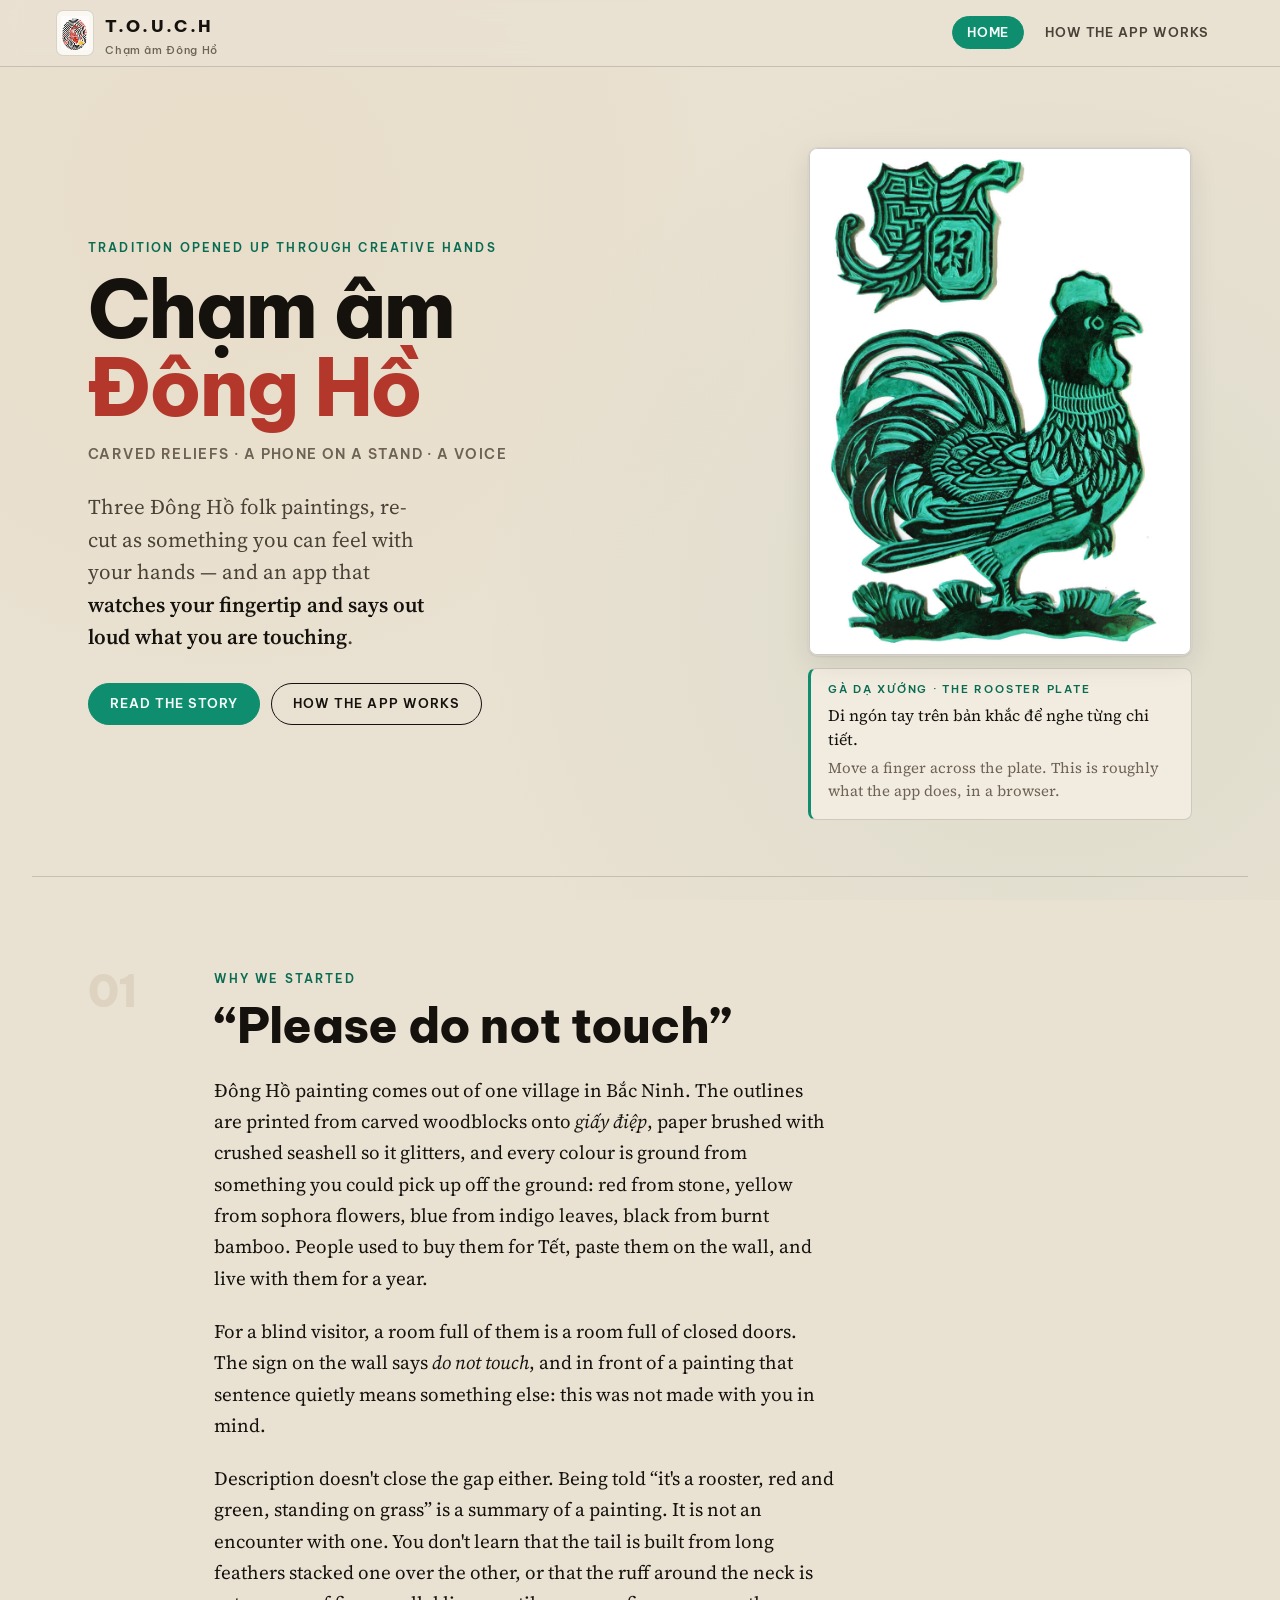
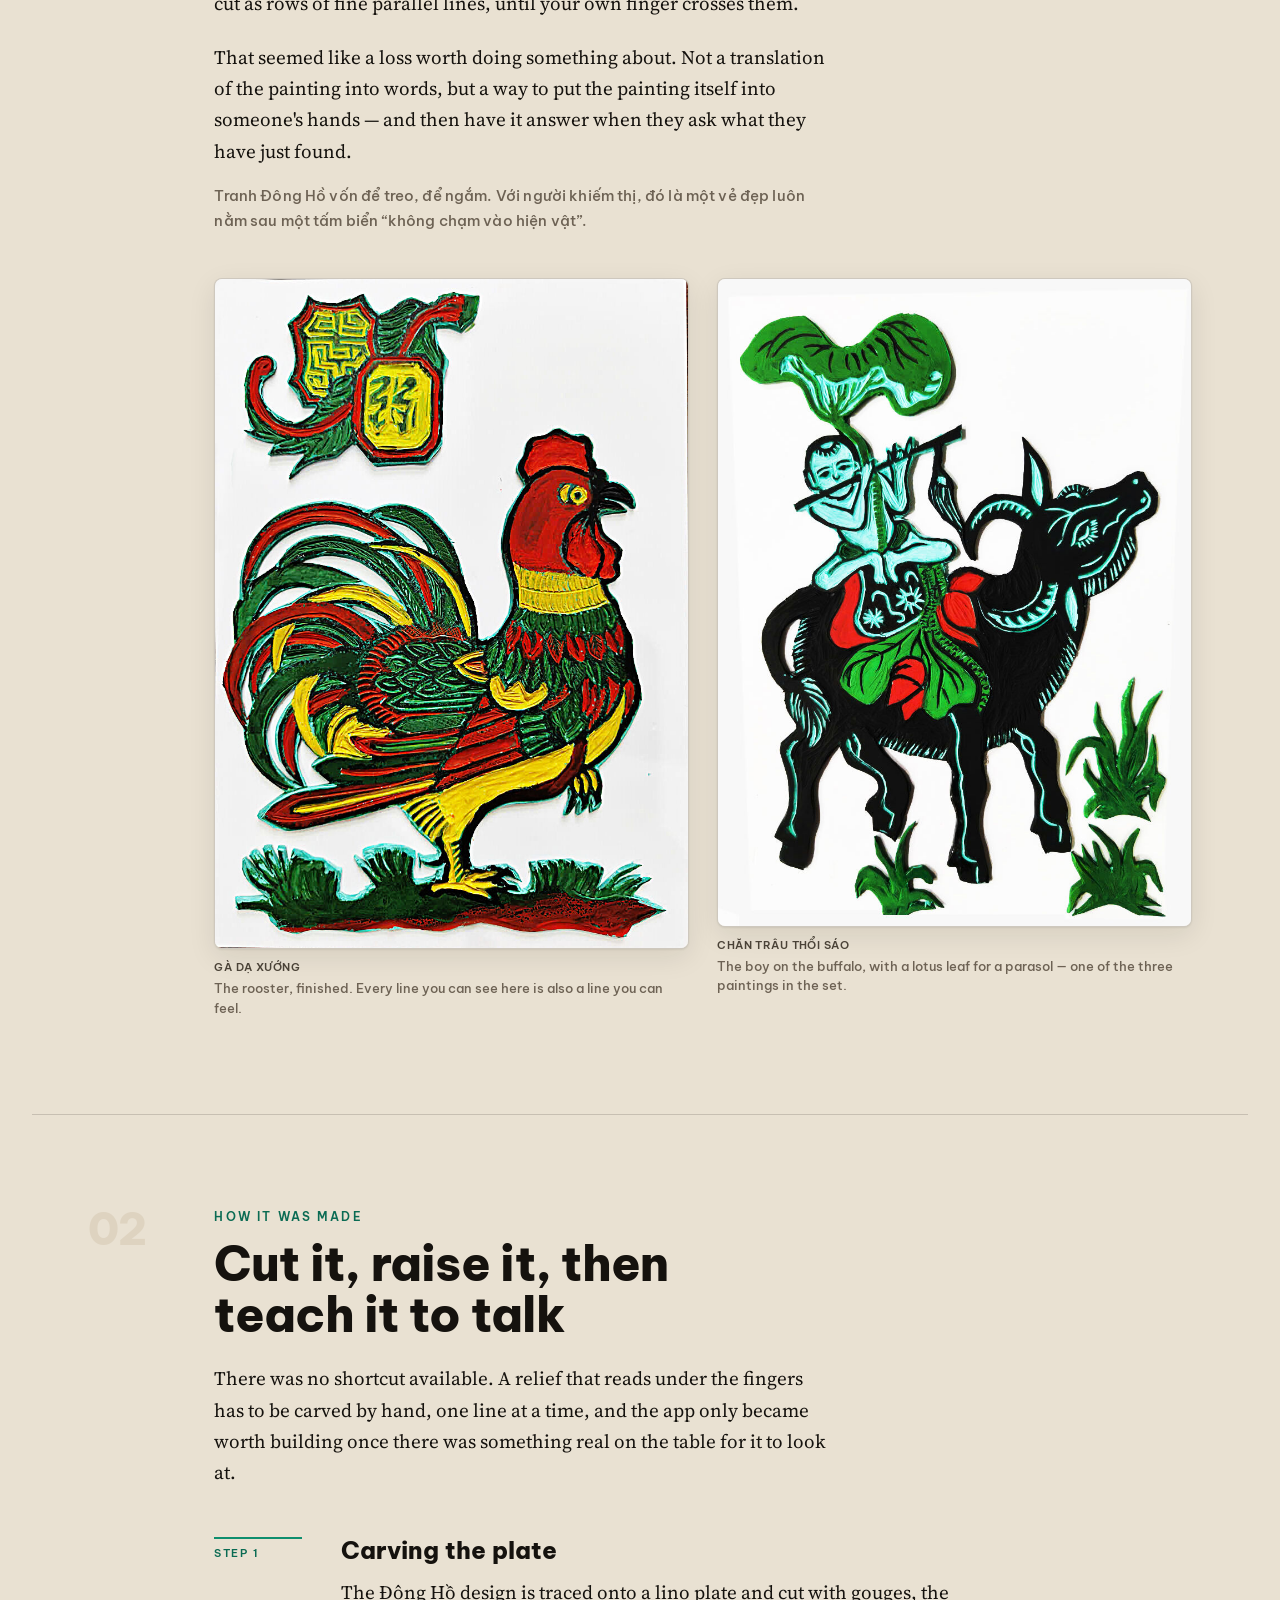
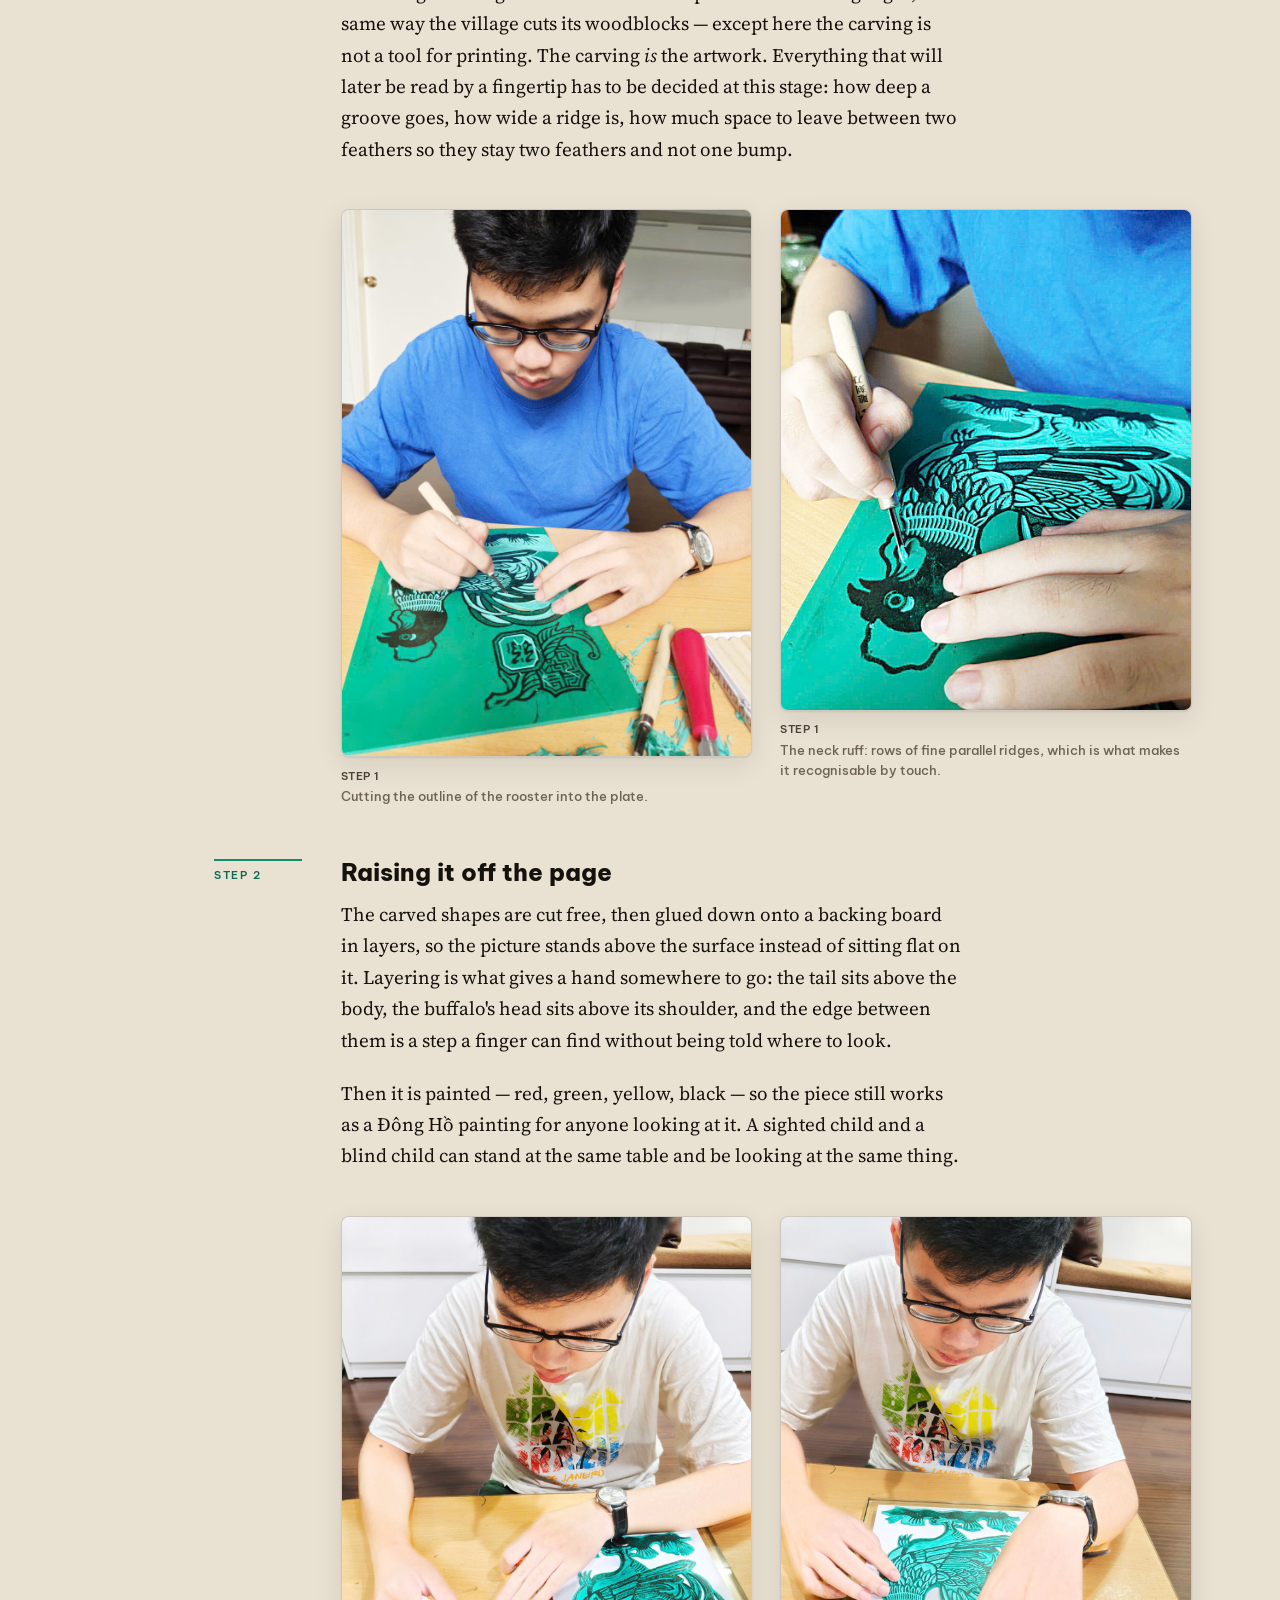
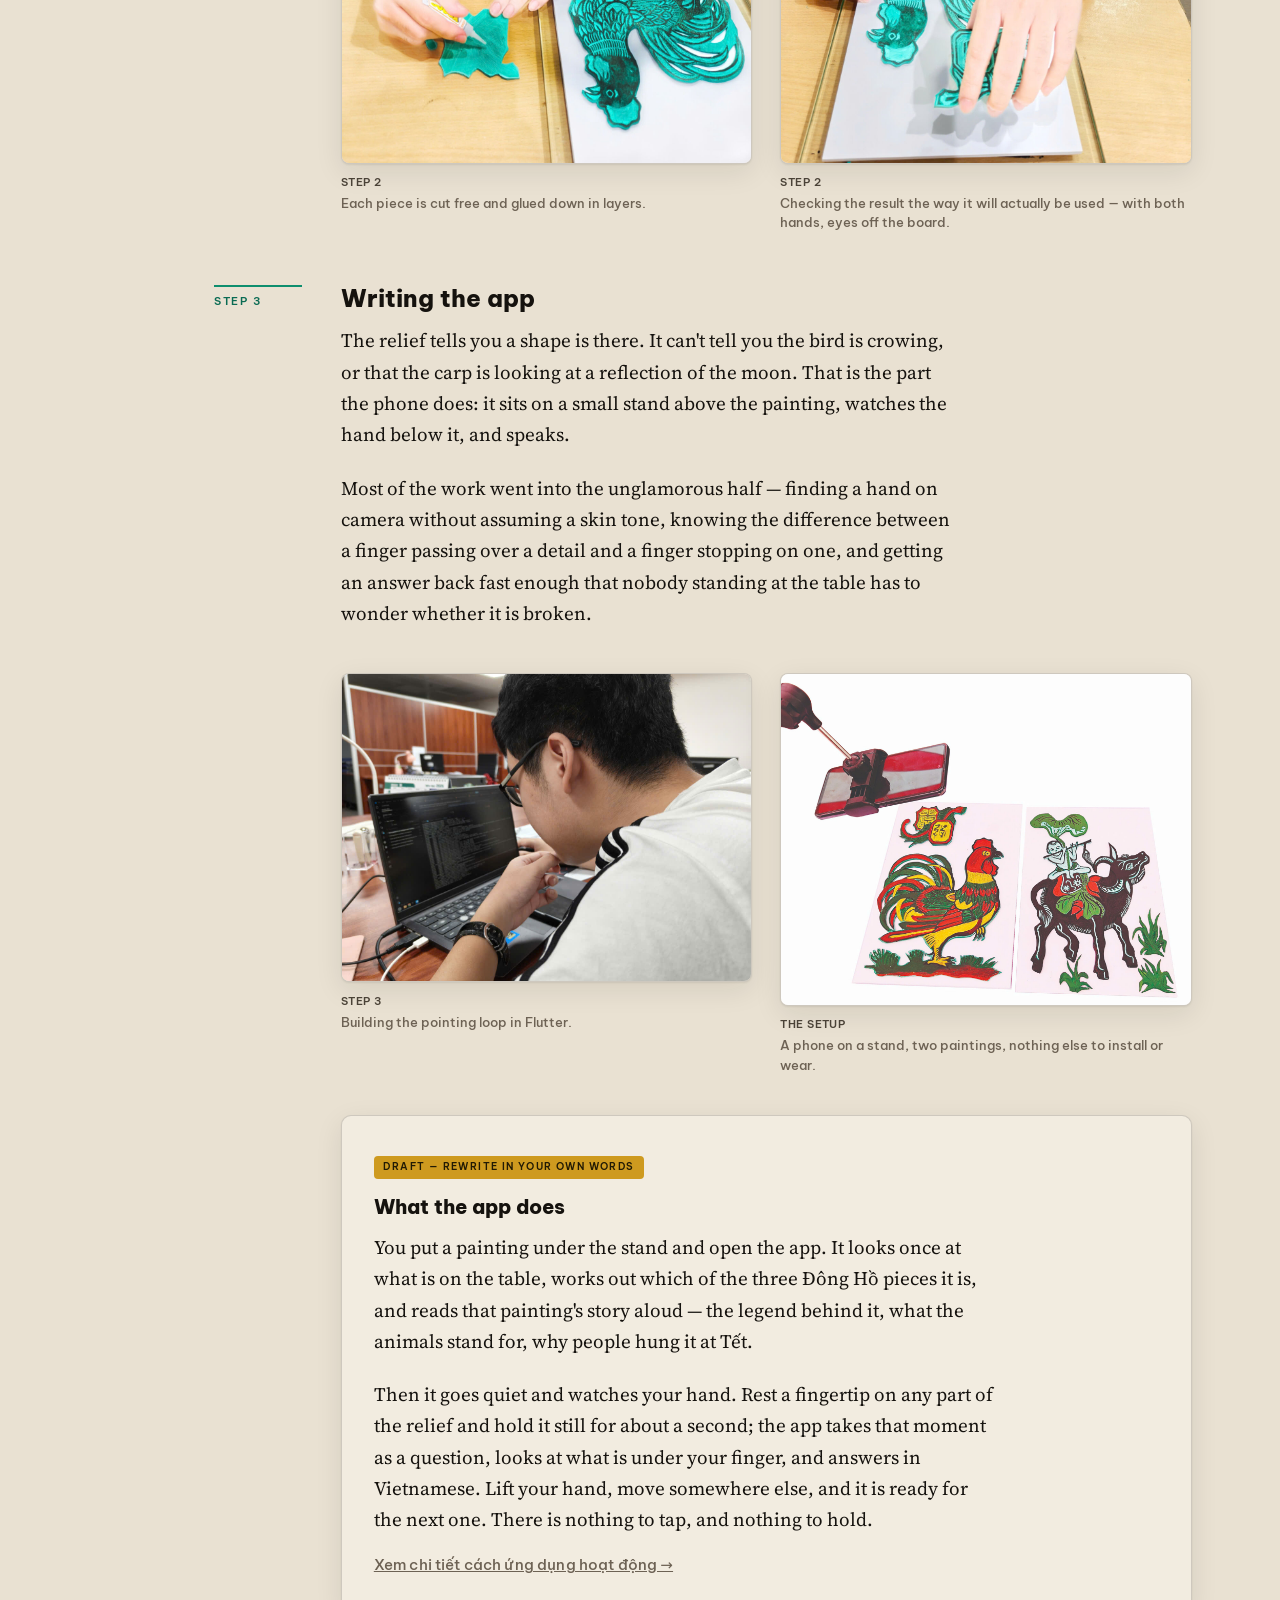
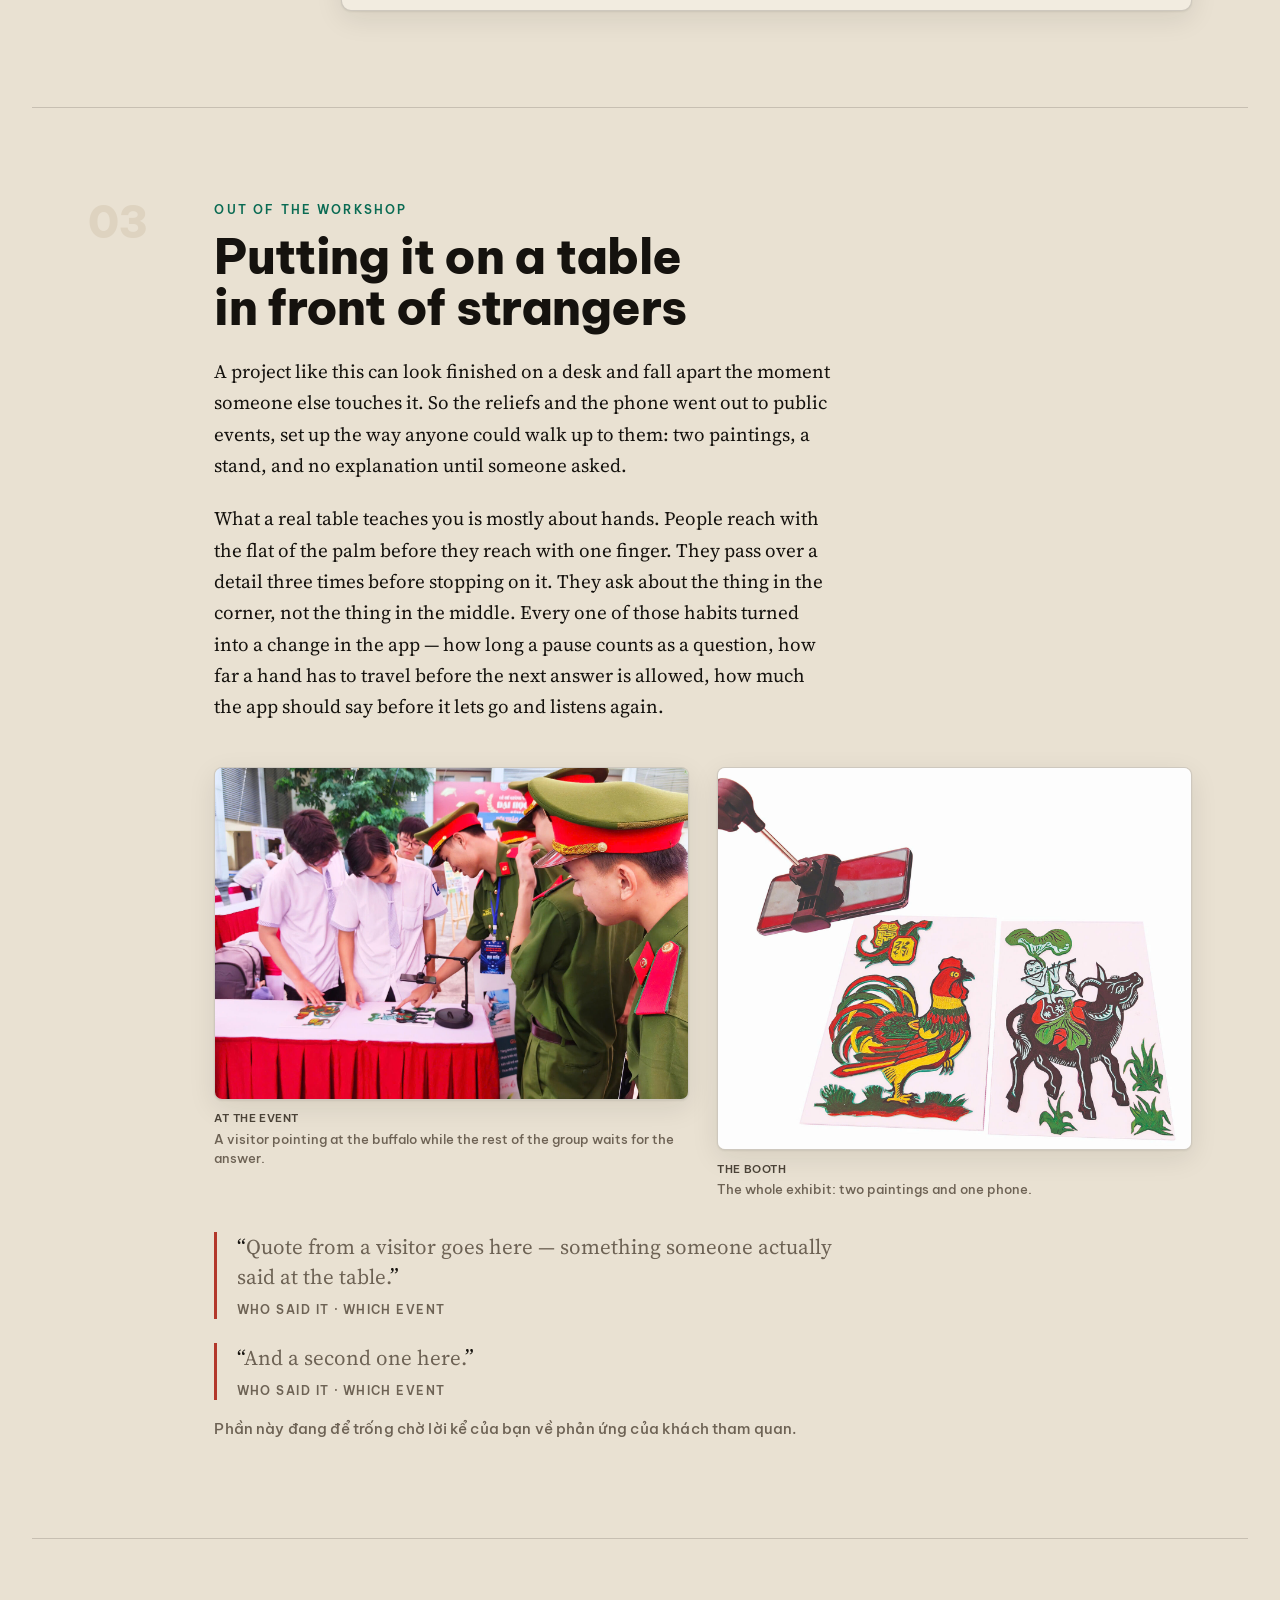
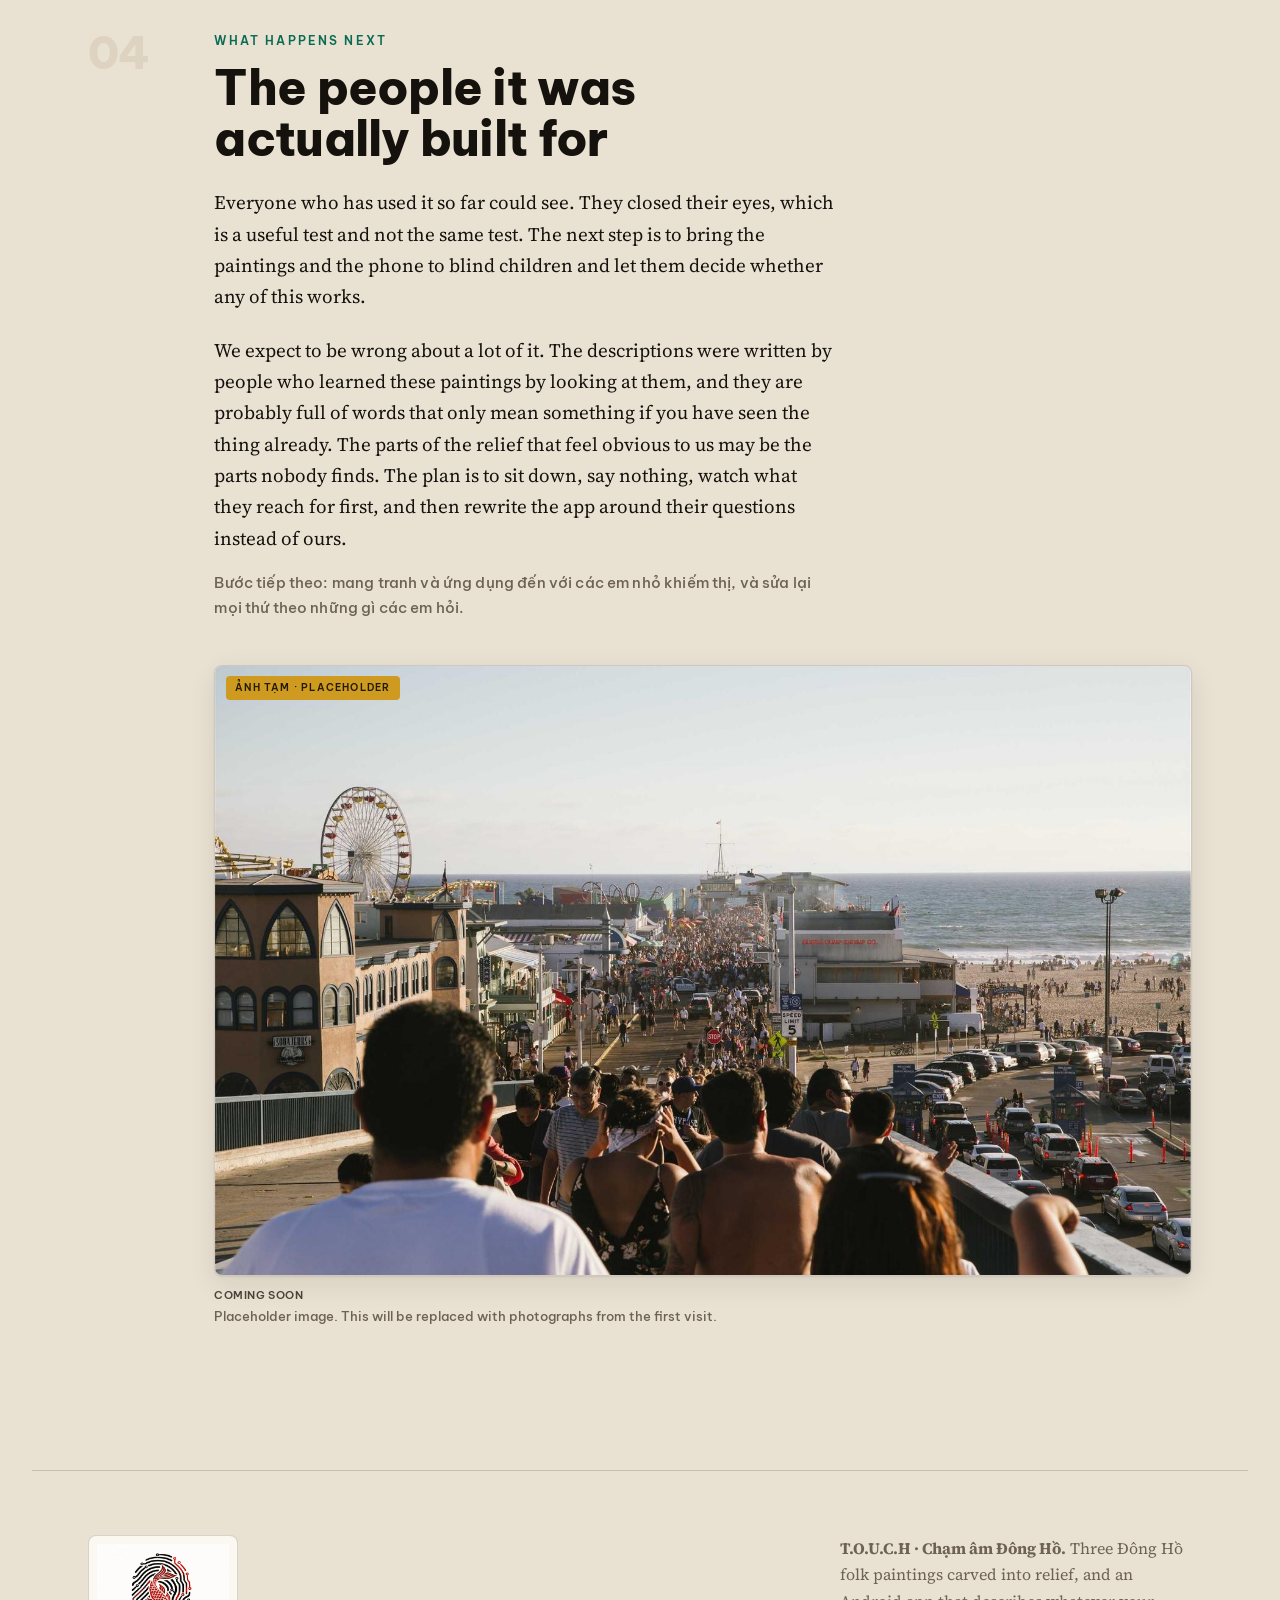
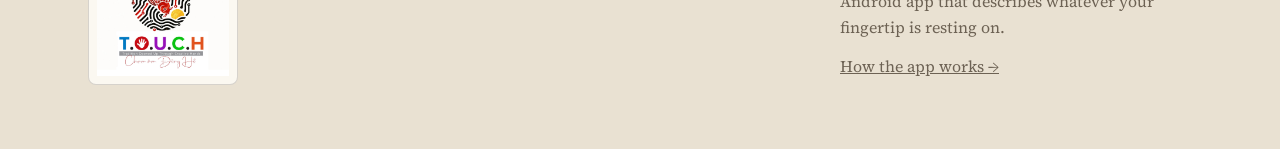
==== index.html @ 48f15ff5 "Add T.O.U.C.H story site Home page tells the app's story in four chapters (why, making process, test" ====
<!DOCTYPE html>
<html lang="en">
<head>
<meta charset="utf-8">
<meta name="viewport" content="width=device-width, initial-scale=1, viewport-fit=cover">
<title>Chạm âm Đông Hồ</title>
<meta name="description" content="How a set of Đông Hồ folk paintings was carved into relief and paired with an app that speaks whatever your fingertip is resting on.">
<link rel="icon" href="images/logo-mark.jpg">
<link rel="preconnect" href="https://fonts.googleapis.com">
<link rel="preconnect" href="https://fonts.gstatic.com" crossorigin>
<link rel="stylesheet" href="https://fonts.googleapis.com/css2?family=Be+Vietnam+Pro:wght@400;500;600;800&family=Source+Serif+4:opsz,wght@8..60,400;8..60,600&display=swap">
<link rel="stylesheet" href="style.css">
</head>
<body>

<header class="topbar">
  <a class="brand" href="index.html">
    <img src="images/logo-mark.jpg" alt="T.O.U.C.H logo: a carp drawn inside a fingerprint">
    <span>
      <span class="brand-name">T.O.U.C.H</span>
      <span class="brand-sub">Chạm âm Đông Hồ</span>
    </span>
  </a>
  <nav class="nav" aria-label="Main">
    <a href="index.html" aria-current="page">Home</a>
    <a href="how-the-app-works.html">How the app works</a>
  </nav>
</header>

<main>

  <!-- ───────────────────────── hero ───────────────────────── -->
  <section class="hero wrap">
    <div class="hero-grid">
      <div>
        <p class="eyebrow">Tradition Opened Up Through Creative Hands</p>
        <h1>Chạm âm<br><span class="fish">Đông Hồ</span></h1>
        <p class="hero-tag">Carved reliefs · A phone on a stand · A voice</p>
        <p class="hero-lede">
          Three Đông Hồ folk paintings, re-cut as something you can feel with your hands —
          and an app that <strong>watches your fingertip and says out loud what you are touching</strong>.
        </p>
        <div class="hero-links">
          <a class="btn btn-solid" href="#why">Read the story</a>
          <a class="btn" href="how-the-app-works.html">How the app works</a>
        </div>
      </div>

      <figure class="demo">
        <div class="demo-plate" id="plate">
          <img src="images/tranh-1.jpg" alt="The carved relief plate of the Đông Hồ rooster, cut in green lino">
          <div class="fingertip" id="ring" aria-hidden="true"></div>
        </div>
        <div class="demo-readout" aria-live="polite">
          <p class="demo-label" id="demo-label">Gà dạ xướng · the rooster plate</p>
          <p class="demo-vi" id="demo-vi">Di ngón tay trên bản khắc để nghe từng chi tiết.</p>
          <p class="demo-en" id="demo-en">Move a finger across the plate. This is roughly what the app does, in a browser.</p>
          <button class="demo-speak" id="demo-speak" type="button" hidden>Nghe mô tả</button>
        </div>
      </figure>
    </div>
  </section>

  <!-- ───────────────────── 01 · why ───────────────────── -->
  <section class="chapter wrap" id="why">
    <div class="chapter-head">
      <div class="chapter-num">01</div>
      <div>
        <p class="eyebrow">Why we started</p>
        <h2>“Please do not touch”</h2>

        <div class="prose">
          <p>
            Đông Hồ painting comes out of one village in Bắc Ninh. The outlines are printed from
            carved woodblocks onto <em>giấy điệp</em>, paper brushed with crushed seashell so it
            glitters, and every colour is ground from something you could pick up off the ground:
            red from stone, yellow from sophora flowers, blue from indigo leaves, black from burnt
            bamboo. People used to buy them for Tết, paste them on the wall, and live with them for
            a year.
          </p>
          <p>
            For a blind visitor, a room full of them is a room full of closed doors. The sign on the
            wall says <em>do not touch</em>, and in front of a painting that sentence quietly means
            something else: this was not made with you in mind.
          </p>
          <p>
            Description doesn't close the gap either. Being told “it's a rooster, red and green,
            standing on grass” is a summary of a painting. It is not an encounter with one. You
            don't learn that the tail is built from long feathers stacked one over the other, or
            that the ruff around the neck is cut as rows of fine parallel lines, until your own
            finger crosses them.
          </p>
          <p>
            That seemed like a loss worth doing something about. Not a translation of the painting
            into words, but a way to put the painting itself into someone's hands — and then have
            it answer when they ask what they have just found.
          </p>
          <p class="vi">
            Tranh Đông Hồ vốn để treo, để ngắm. Với người khiếm thị, đó là một vẻ đẹp luôn nằm sau
            một tấm biển “không chạm vào hiện vật”.
          </p>
        </div>

        <div class="plates plates-2">
          <figure>
            <img src="images/tranh-2.jpg" alt="The rooster relief, painted in red, green and yellow, raised above a white backing board">
            <figcaption><b>Gà dạ xướng</b>The rooster, finished. Every line you can see here is also a line you can feel.</figcaption>
          </figure>
          <figure>
            <img src="images/tranh-3.jpg" alt="The relief of a boy playing a flute on a buffalo's back, with a lotus leaf held overhead">
            <figcaption><b>Chăn trâu thổi sáo</b>The boy on the buffalo, with a lotus leaf for a parasol — one of the three paintings in the set.</figcaption>
          </figure>
        </div>
      </div>
    </div>
  </section>

  <!-- ───────────────────── 02 · making ───────────────────── -->
  <section class="chapter wrap" id="making">
    <div class="chapter-head">
      <div class="chapter-num">02</div>
      <div>
        <p class="eyebrow">How it was made</p>
        <h2>Cut it, raise it, then teach it to talk</h2>

        <div class="prose">
          <p>
            There was no shortcut available. A relief that reads under the fingers has to be carved
            by hand, one line at a time, and the app only became worth building once there was
            something real on the table for it to look at.
          </p>
        </div>

        <div class="steps">

          <div class="step">
            <div class="step-tag">Step 1</div>
            <div>
              <h3>Carving the plate</h3>
              <div class="prose">
                <p>
                  The Đông Hồ design is traced onto a lino plate and cut with gouges, the same way
                  the village cuts its woodblocks — except here the carving is not a tool for
                  printing. The carving <em>is</em> the artwork. Everything that will later be read
                  by a fingertip has to be decided at this stage: how deep a groove goes, how wide a
                  ridge is, how much space to leave between two feathers so they stay two feathers
                  and not one bump.
                </p>
              </div>
              <div class="plates plates-2">
                <figure>
                  <img src="images/step1-1.jpg" alt="Carving the rooster design into a green lino plate with a gouge">
                  <figcaption><b>Step 1</b>Cutting the outline of the rooster into the plate.</figcaption>
                </figure>
                <figure>
                  <img src="images/step1-2.jpg" alt="Close-up of the gouge cutting fine parallel lines into the rooster's neck ruff">
                  <figcaption><b>Step 1</b>The neck ruff: rows of fine parallel ridges, which is what makes it recognisable by touch.</figcaption>
                </figure>
              </div>
            </div>
          </div>

          <div class="step">
            <div class="step-tag">Step 2</div>
            <div>
              <h3>Raising it off the page</h3>
              <div class="prose">
                <p>
                  The carved shapes are cut free, then glued down onto a backing board in layers, so
                  the picture stands above the surface instead of sitting flat on it. Layering is
                  what gives a hand somewhere to go: the tail sits above the body, the buffalo's
                  head sits above its shoulder, and the edge between them is a step a finger can
                  find without being told where to look.
                </p>
                <p>
                  Then it is painted — red, green, yellow, black — so the piece still works as a
                  Đông Hồ painting for anyone looking at it. A sighted child and a blind child can
                  stand at the same table and be looking at the same thing.
                </p>
              </div>
              <div class="plates plates-2">
                <figure>
                  <img src="images/step2-1.jpg" alt="Gluing a cut-out carved piece onto the backing board beside the assembled relief">
                  <figcaption><b>Step 2</b>Each piece is cut free and glued down in layers.</figcaption>
                </figure>
                <figure>
                  <img src="images/step2-2.jpg" alt="Hands resting on the finished raised relief of the rooster">
                  <figcaption><b>Step 2</b>Checking the result the way it will actually be used — with both hands, eyes off the board.</figcaption>
                </figure>
              </div>
            </div>
          </div>

          <div class="step">
            <div class="step-tag">Step 3</div>
            <div>
              <h3>Writing the app</h3>
              <div class="prose">
                <p>
                  The relief tells you a shape is there. It can't tell you the bird is crowing, or
                  that the carp is looking at a reflection of the moon. That is the part the phone
                  does: it sits on a small stand above the painting, watches the hand below it, and
                  speaks.
                </p>
                <p>
                  Most of the work went into the unglamorous half — finding a hand on camera
                  without assuming a skin tone, knowing the difference between a finger passing over
                  a detail and a finger stopping on one, and getting an answer back fast enough that
                  nobody standing at the table has to wonder whether it is broken.
                </p>
              </div>

              <div class="plates plates-2">
                <figure>
                  <img src="images/coding.jpg" alt="Working on the app's source code on a laptop">
                  <figcaption><b>Step 3</b>Building the pointing loop in Flutter.</figcaption>
                </figure>
                <figure>
                  <img src="images/endproduct-1.jpg" alt="Two finished reliefs on a table with a phone clamped to a desk stand above them">
                  <figcaption><b>The setup</b>A phone on a stand, two paintings, nothing else to install or wear.</figcaption>
                </figure>
              </div>

              <!-- Draft copy: replace the two paragraphs below with your own description of the app. -->
              <div class="card">
                <span class="card-flag">Draft — rewrite in your own words</span>
                <h3>What the app does</h3>
                <div class="prose">
                  <p>
                    You put a painting under the stand and open the app. It looks once at what is on
                    the table, works out which of the three Đông Hồ pieces it is, and reads that
                    painting's story aloud — the legend behind it, what the animals stand for, why
                    people hung it at Tết.
                  </p>
                  <p>
                    Then it goes quiet and watches your hand. Rest a fingertip on any part of the
                    relief and hold it still for about a second; the app takes that moment as a
                    question, looks at what is under your finger, and answers in Vietnamese. Lift
                    your hand, move somewhere else, and it is ready for the next one. There is
                    nothing to tap, and nothing to hold.
                  </p>
                  <p class="vi">
                    <a href="how-the-app-works.html">Xem chi tiết cách ứng dụng hoạt động →</a>
                  </p>
                </div>
              </div>

            </div>
          </div>

        </div>
      </div>
    </div>
  </section>

  <!-- ───────────────────── 03 · events ───────────────────── -->
  <section class="chapter wrap" id="events">
    <div class="chapter-head">
      <div class="chapter-num">03</div>
      <div>
        <p class="eyebrow">Out of the workshop</p>
        <h2>Putting it on a table in front of strangers</h2>

        <div class="prose">
          <p>
            A project like this can look finished on a desk and fall apart the moment someone else
            touches it. So the reliefs and the phone went out to public events, set up the way
            anyone could walk up to them: two paintings, a stand, and no explanation until someone
            asked.
          </p>
          <p>
            What a real table teaches you is mostly about hands. People reach with the flat of the
            palm before they reach with one finger. They pass over a detail three times before
            stopping on it. They ask about the thing in the corner, not the thing in the middle.
            Every one of those habits turned into a change in the app — how long a pause counts as
            a question, how far a hand has to travel before the next answer is allowed, how much
            the app should say before it lets go and listens again.
          </p>
        </div>

        <div class="plates plates-2">
          <figure>
            <img src="images/endproduct-2.jpg" alt="Visitors at an exhibition table leaning over the reliefs, one pointing at the buffalo painting under the phone stand">
            <figcaption><b>At the event</b>A visitor pointing at the buffalo while the rest of the group waits for the answer.</figcaption>
          </figure>
          <figure>
            <img src="images/endproduct-1.jpg" alt="The two finished reliefs photographed from above with the phone stand in frame">
            <figcaption><b>The booth</b>The whole exhibit: two paintings and one phone.</figcaption>
          </figure>
        </div>

        <!-- Add the real reactions here. Two slots left for quotes you heard at the events. -->
        <div class="prose" style="margin-top: 2rem;">
          <blockquote class="pull">
            “<span style="color: var(--muted)">Quote from a visitor goes here — something someone
            actually said at the table.</span>”
            <cite>Who said it · which event</cite>
          </blockquote>
          <blockquote class="pull">
            “<span style="color: var(--muted)">And a second one here.</span>”
            <cite>Who said it · which event</cite>
          </blockquote>
          <p class="vi">
            Phần này đang để trống chờ lời kể của bạn về phản ứng của khách tham quan.
          </p>
        </div>
      </div>
    </div>
  </section>

  <!-- ───────────────────── 04 · blind kids ───────────────────── -->
  <section class="chapter wrap" id="next">
    <div class="chapter-head">
      <div class="chapter-num">04</div>
      <div>
        <p class="eyebrow">What happens next</p>
        <h2>The people it was actually built for</h2>

        <div class="prose">
          <p>
            Everyone who has used it so far could see. They closed their eyes, which is a useful
            test and not the same test. The next step is to bring the paintings and the phone to
            blind children and let them decide whether any of this works.
          </p>
          <p>
            We expect to be wrong about a lot of it. The descriptions were written by people who
            learned these paintings by looking at them, and they are probably full of words that
            only mean something if you have seen the thing already. The parts of the relief that
            feel obvious to us may be the parts nobody finds. The plan is to sit down, say nothing,
            watch what they reach for first, and then rewrite the app around their questions
            instead of ours.
          </p>
          <p class="vi">
            Bước tiếp theo: mang tranh và ứng dụng đến với các em nhỏ khiếm thị, và sửa lại mọi thứ
            theo những gì các em hỏi.
          </p>
        </div>

        <!-- PLACEHOLDER: swap this file for a real photo from the school visit. -->
        <div class="plates">
          <figure class="ph">
            <img src="images/placeholder-kids.jpg" alt="Placeholder image, to be replaced with a photograph from the visit to the school for blind children">
            <figcaption><b>Coming soon</b>Placeholder image. This will be replaced with photographs from the first visit.</figcaption>
          </figure>
        </div>
      </div>
    </div>
  </section>

</main>

<footer class="foot wrap">
  <div class="foot-grid">
    <img src="images/logo-full.jpg" alt="T.O.U.C.H — Tradition Opened Up Through Creative Hands — Chạm âm Đông Hồ">
    <div>
      <p>
        <strong>T.O.U.C.H · Chạm âm Đông Hồ.</strong> Three Đông Hồ folk paintings carved into
        relief, and an Android app that describes whatever your fingertip is resting on.
      </p>
      <p>
        <a href="how-the-app-works.html">How the app works →</a>
      </p>
    </div>
  </div>
</footer>

<script>
// The hero demo: nearest labelled point to the cursor, within a radius.
// Deliberately simple — it is a taste of the app, not a copy of it.
const REGIONS = [
  { x: .31, y: .15, label: "Khung chữ · the cartouche",
    vi: "Khung chữ Hán cùng dải lá uốn ở góc trên, lời chúc đầu năm được khắc nổi hẳn lên.",
    en: "A Hán-character cartouche with a curling leaf scroll in the top corner: a New Year wish, raised clear of the board." },
  { x: .76, y: .33, label: "Đầu và mào · head and comb",
    vi: "Mào gà dựng cao thành từng múi, mắt là một vòng tròn, mỏ hé mở như đang gáy.",
    en: "The comb stands up in lobes, the eye is a raised ring, and the beak is open mid-crow." },
  { x: .70, y: .49, label: "Lông cổ · the neck ruff",
    vi: "Vòng lông cổ khắc thành những đường song song, sờ vào đều như răng lược.",
    en: "The ruff is cut as rows of parallel lines — under a fingertip it feels like the teeth of a comb." },
  { x: .27, y: .57, label: "Đuôi · the tail",
    vi: "Đuôi là nhiều lớp lông dài cong vút, lớp sau cao hơn lớp trước.",
    en: "The tail is several layers of long curved feathers, each one raised above the last." },
  { x: .53, y: .66, label: "Thân và cánh · body and wing",
    vi: "Thân phủ lông hình giọt nước; giữa cánh có một mảng hoa văn xoáy tròn.",
    en: "The body is covered in teardrop feathers, with a round spiral pattern set into the wing." },
  { x: .53, y: .86, label: "Chân · the legs",
    vi: "Hai chân chắc khoẻ, có cựa, móng bám xuống dải cỏ bên dưới.",
    en: "Two strong legs with spurs, the claws gripping the band of grass below." },
  { x: .30, y: .93, label: "Cỏ · the grass",
    vi: "Dải cỏ chạy dọc chân tranh, khắc thành từng túm nhọn.",
    en: "A strip of grass along the bottom edge, carved as sharp tufts." }
];

const REST = {
  label: "Gà dạ xướng · the rooster plate",
  vi: "Di ngón tay trên bản khắc để nghe từng chi tiết.",
  en: "Move a finger across the plate. This is roughly what the app does, in a browser."
};

const plate = document.getElementById('plate');
const ring = document.getElementById('ring');
const elLabel = document.getElementById('demo-label');
const elVi = document.getElementById('demo-vi');
const elEn = document.getElementById('demo-en');
const speakBtn = document.getElementById('demo-speak');

let current = null;

function show(region) {
  if (region === current) return;
  current = region;
  const r = region || REST;
  elLabel.textContent = r.label;
  elVi.textContent = r.vi;
  elEn.textContent = r.en;
  speakBtn.hidden = !region || !('speechSynthesis' in window);
}

function track(event) {
  const box = plate.getBoundingClientRect();
  const x = (event.clientX - box.left) / box.width;
  const y = (event.clientY - box.top) / box.height;
  ring.style.left = (x * 100) + '%';
  ring.style.top = (y * 100) + '%';
  plate.classList.add('is-active');

  let best = null, bestDistance = Infinity;
  for (const region of REGIONS) {
    const dx = region.x - x, dy = region.y - y;
    const distance = Math.sqrt(dx * dx + dy * dy);
    if (distance < bestDistance) { bestDistance = distance; best = region; }
  }
  show(bestDistance < .16 ? best : null);
}

plate.addEventListener('pointermove', track);
plate.addEventListener('pointerdown', track);
plate.addEventListener('pointerleave', () => {
  plate.classList.remove('is-active');
  show(null);
});

speakBtn.addEventListener('click', () => {
  if (!current || !('speechSynthesis' in window)) return;
  try {
    speechSynthesis.cancel();
    const utterance = new SpeechSynthesisUtterance(current.vi);
    utterance.lang = 'vi-VN';
    speechSynthesis.speak(utterance);
  } catch (error) { /* no voice available; the text is on screen anyway */ }
});
</script>

</body>
</html>
---- style.css ----
/* T.O.U.C.H — Chạm âm Đông Hồ
   Palette taken from the materials of Đông Hồ printmaking: điệp (crushed
   seashell) paper, than lá tre (burnt bamboo-leaf black), sỏi son (red
   stone), hoa hòe (sophora yellow) — plus the lino green of the carving
   plates in the project's own photographs, which carries the accent. */

:root {
  color-scheme: light;

  --paper:      #e9e1d2;  /* giấy điệp */
  --paper-rais: #f2ece0;  /* raised surface, cards */
  --paper-deep: #ded3c0;  /* recessed, rules */
  --ink:        #15120e;  /* than lá tre */
  --ink-soft:   #4a4237;
  --muted:      #6d6254;
  --khac:       #0e8e6e;  /* carving-plate green — the accent */
  --khac-deep:  #0a6b53;
  --son:        #b3382b;  /* sỏi son */
  --hoe:        #ce9a1f;  /* hoa hòe */
  --rule:       rgba(21, 18, 14, .16);
  --shadow:     0 1px 2px rgba(21, 18, 14, .07), 0 8px 28px rgba(21, 18, 14, .09);

  --display: "Be Vietnam Pro", "Segoe UI", system-ui, sans-serif;
  --body: "Source Serif 4", Georgia, "Times New Roman", serif;

  --measure: 62ch;
  --gutter: clamp(1rem, 5vw, 3.5rem);
}

@media (prefers-color-scheme: dark) {
  :root:not([data-theme="light"]) {
    color-scheme: dark;
    --paper:      #16140f;
    --paper-rais: #211e17;
    --paper-deep: #3b3426;
    --ink:        #ece4d3;
    --ink-soft:   #c4bba8;
    --muted:      #9a9080;
    --khac:       #3fc59e;
    --khac-deep:  #6fdcbb;
    --son:        #e2705f;
    --hoe:        #e8bb4e;
    --rule:       rgba(236, 228, 211, .18);
    --shadow:     0 1px 2px rgba(0, 0, 0, .5), 0 10px 30px rgba(0, 0, 0, .45);
  }
}

:root[data-theme="dark"] {
  color-scheme: dark;
  --paper:      #16140f;
  --paper-rais: #211e17;
  --paper-deep: #3b3426;
  --ink:        #ece4d3;
  --ink-soft:   #c4bba8;
  --muted:      #9a9080;
  --khac:       #3fc59e;
  --khac-deep:  #6fdcbb;
  --son:        #e2705f;
  --hoe:        #e8bb4e;
  --rule:       rgba(236, 228, 211, .18);
  --shadow:     0 1px 2px rgba(0, 0, 0, .5), 0 10px 30px rgba(0, 0, 0, .45);
}

* { box-sizing: border-box; }

html { -webkit-text-size-adjust: 100%; scroll-behavior: smooth; }
@media (prefers-reduced-motion: reduce) {
  html { scroll-behavior: auto; }
  *, *::before, *::after { animation-duration: .01ms !important; transition-duration: .01ms !important; }
}

body {
  margin: 0;
  background: var(--paper);
  color: var(--ink);
  font: 400 1.1875rem/1.65 var(--body);
  /* faint speckle, the way điệp paper catches light */
  background-image:
    radial-gradient(circle at 18% 22%, rgba(206, 154, 31, .05), transparent 45%),
    radial-gradient(circle at 82% 68%, rgba(14, 142, 110, .05), transparent 48%);
  background-attachment: fixed;
}

img { max-width: 100%; display: block; }

a { color: inherit; }

:is(a, button, [tabindex]):focus-visible {
  outline: 2px solid var(--khac);
  outline-offset: 3px;
  border-radius: 2px;
}

/* ───────────────────────── top bar ───────────────────────── */

.topbar {
  position: sticky;
  top: env(safe-area-inset-top, 0px);
  z-index: 50;
  display: flex;
  align-items: center;
  gap: 1rem;
  flex-wrap: wrap;
  padding: .6rem var(--gutter);
  background: color-mix(in srgb, var(--paper) 88%, transparent);
  backdrop-filter: blur(10px);
  border-bottom: 1px solid var(--rule);
}

.brand {
  display: flex;
  align-items: center;
  gap: .7rem;
  text-decoration: none;
  margin-right: auto;
}

/* The mark is printed artwork on a pale ground, so it keeps its own white
   chip in both themes rather than disappearing into a dark page. */
.brand img {
  width: 38px;
  height: 46px;
  object-fit: contain;
  background: #fbf8f1;
  border: 1px solid var(--rule);
  border-radius: 7px;
  padding: 3px 4px;
}

.brand-name {
  font: 800 1.0625rem/1 var(--display);
  letter-spacing: .14em;
  color: var(--ink);
}

.brand-sub {
  display: block;
  margin-top: .25rem;
  font: 500 .6875rem/1 var(--display);
  letter-spacing: .06em;
  color: var(--muted);
}

.nav {
  display: flex;
  gap: .4rem;
  flex-wrap: wrap;
}

.nav a {
  font: 600 .8125rem/1 var(--display);
  letter-spacing: .07em;
  text-transform: uppercase;
  text-decoration: none;
  color: var(--ink-soft);
  padding: .55rem .85rem;
  border: 1px solid transparent;
  border-radius: 999px;
  transition: background-color .18s, color .18s, border-color .18s;
}

.nav a:hover { background: var(--paper-rais); border-color: var(--rule); color: var(--ink); }

.nav a[aria-current="page"] {
  background: var(--khac);
  border-color: var(--khac);
  color: #f6fffb;
}

:root[data-theme="dark"] .nav a[aria-current="page"],
:root:not([data-theme="light"]) .nav a[aria-current="page"] { color: #10251f; }

@media (prefers-color-scheme: light) {
  :root:not([data-theme="dark"]) .nav a[aria-current="page"] { color: #f6fffb; }
}

/* ───────────────────────── shell ───────────────────────── */

.wrap {
  max-width: 76rem;
  margin: 0 auto;
  padding-inline: var(--gutter);
}

.eyebrow {
  font: 600 .75rem/1 var(--display);
  letter-spacing: .18em;
  text-transform: uppercase;
  color: var(--khac-deep);
  margin: 0 0 1rem;
}

h1, h2, h3 { font-family: var(--display); text-wrap: balance; }

/* ───────────────────────── hero ───────────────────────── */

.hero { padding-block: clamp(2.5rem, 7vw, 5rem) clamp(2rem, 5vw, 3.5rem); }

.hero-grid {
  display: grid;
  grid-template-columns: minmax(0, 1fr) minmax(0, 24rem);
  gap: clamp(2rem, 5vw, 4rem);
  align-items: center;
}

.hero h1 {
  font-weight: 800;
  font-size: clamp(2.6rem, 8vw, 5rem);
  line-height: .98;
  letter-spacing: -.02em;
  margin: 0 0 1.1rem;
}

.hero h1 .fish { color: var(--son); }

.hero-tag {
  font: 600 .875rem/1.5 var(--display);
  letter-spacing: .1em;
  text-transform: uppercase;
  color: var(--muted);
  margin: 0 0 1.6rem;
}

.hero-lede {
  max-width: 34ch;
  font-size: 1.3125rem;
  line-height: 1.55;
  color: var(--ink-soft);
  margin: 0 0 1.8rem;
}

.hero-lede strong { color: var(--ink); font-weight: 600; }

.hero-links { display: flex; gap: .7rem; flex-wrap: wrap; }

.btn {
  font: 600 .8125rem/1 var(--display);
  letter-spacing: .08em;
  text-transform: uppercase;
  text-decoration: none;
  padding: .85rem 1.3rem;
  border-radius: 999px;
  border: 1px solid var(--ink);
  color: var(--ink);
  background: transparent;
  cursor: pointer;
  transition: background-color .18s, color .18s;
}

.btn:hover { background: var(--ink); color: var(--paper); }

.btn-solid { background: var(--khac); border-color: var(--khac); color: #f6fffb; }
.btn-solid:hover { background: var(--khac-deep); border-color: var(--khac-deep); color: #f6fffb; }

/* ─────────────────── pointing demo (hero) ─────────────────── */

.demo { margin: 0; }

.demo-plate {
  position: relative;
  background: #fbf8f1;
  border: 1px solid var(--rule);
  border-radius: 10px;
  box-shadow: var(--shadow);
  overflow: hidden;
  touch-action: pan-y;
  cursor: crosshair;
}

.demo-plate img { width: 100%; }

.fingertip {
  position: absolute;
  width: 112px;
  height: 112px;
  margin: -56px 0 0 -56px;
  border-radius: 50%;
  border: 2px solid var(--khac);
  background: radial-gradient(circle, rgba(14, 142, 110, .16), rgba(14, 142, 110, 0) 70%);
  pointer-events: none;
  opacity: 0;
  transition: opacity .2s;
}

.demo-plate.is-active .fingertip { opacity: 1; }

.demo-readout {
  margin-top: .75rem;
  border: 1px solid var(--rule);
  border-left: 3px solid var(--khac);
  border-radius: 8px;
  background: var(--paper-rais);
  padding: .9rem 1.05rem;
  min-height: 9.5rem;
}

.demo-label {
  font: 600 .6875rem/1 var(--display);
  letter-spacing: .16em;
  text-transform: uppercase;
  color: var(--khac-deep);
  margin: 0 0 .5rem;
}

.demo-vi { font-size: 1rem; line-height: 1.5; margin: 0 0 .4rem; }
.demo-en { font-size: .9375rem; line-height: 1.5; color: var(--muted); margin: 0; }

.demo-speak {
  margin-top: .75rem;
  font: 600 .6875rem/1 var(--display);
  letter-spacing: .1em;
  text-transform: uppercase;
  background: transparent;
  color: var(--ink-soft);
  border: 1px solid var(--rule);
  border-radius: 999px;
  padding: .5rem .9rem;
  cursor: pointer;
}

.demo-speak:hover { border-color: var(--khac); color: var(--khac-deep); }

/* ───────────────────────── chapters ───────────────────────── */

.chapter {
  padding-block: clamp(3rem, 8vw, 6rem);
  border-top: 1px solid var(--rule);
}

.chapter-head {
  display: grid;
  grid-template-columns: 5.5rem minmax(0, 1fr);
  gap: clamp(1rem, 3vw, 2.5rem);
  align-items: start;
}

.chapter-num {
  font: 800 2.75rem/.85 var(--display);
  color: var(--paper-deep);
  letter-spacing: -.03em;
  font-variant-numeric: tabular-nums;
}

.chapter h2 {
  font-weight: 800;
  font-size: clamp(1.9rem, 4.6vw, 3rem);
  line-height: 1.06;
  letter-spacing: -.015em;
  margin: 0 0 1.4rem;
  max-width: 20ch;
}

.prose { max-width: var(--measure); }
.prose > * { margin: 0; }
.prose > * + * { margin-top: 1.15em; }
.prose strong { font-weight: 600; }

.prose .vi {
  font-family: var(--display);
  font-weight: 500;
  font-size: .9375rem;
  color: var(--muted);
  letter-spacing: .01em;
}

.pull {
  border-left: 3px solid var(--son);
  padding-left: 1.2rem;
  font-size: 1.3125rem;
  line-height: 1.45;
  color: var(--ink);
}

.pull cite {
  display: block;
  margin-top: .6rem;
  font: 600 .75rem/1.4 var(--display);
  letter-spacing: .12em;
  text-transform: uppercase;
  color: var(--muted);
  font-style: normal;
}

/* ───────────────────────── figures ───────────────────────── */

.plates {
  display: grid;
  gap: clamp(1rem, 2.5vw, 1.75rem);
  margin: clamp(1.75rem, 4vw, 2.75rem) 0 0;
}

.plates-2 { grid-template-columns: repeat(2, minmax(0, 1fr)); }
.plates-3 { grid-template-columns: repeat(3, minmax(0, 1fr)); }

figure { margin: 0; }

figure img {
  width: 100%;
  border-radius: 8px;
  border: 1px solid var(--rule);
  background: var(--paper-rais);
  box-shadow: var(--shadow);
}

figcaption {
  margin-top: .65rem;
  font: 500 .8125rem/1.5 var(--display);
  color: var(--muted);
}

figcaption b {
  font-weight: 600;
  color: var(--ink-soft);
  letter-spacing: .04em;
  text-transform: uppercase;
  font-size: .6875rem;
  display: block;
  margin-bottom: .2rem;
}

.ph { position: relative; }

.ph::after {
  content: "Ảnh tạm · placeholder";
  position: absolute;
  top: .7rem;
  left: .7rem;
  font: 600 .625rem/1 var(--display);
  letter-spacing: .12em;
  text-transform: uppercase;
  background: var(--hoe);
  color: #211a04;
  padding: .45rem .6rem;
  border-radius: 4px;
}

/* ───────────────────────── steps ───────────────────────── */

.steps {
  display: grid;
  gap: clamp(2rem, 5vw, 3.25rem);
  margin-top: clamp(2rem, 5vw, 3rem);
  counter-reset: step;
}

.step {
  display: grid;
  grid-template-columns: 5.5rem minmax(0, 1fr);
  gap: clamp(1rem, 3vw, 2.5rem);
  align-items: start;
}

.step-tag {
  font: 600 .6875rem/1.4 var(--display);
  letter-spacing: .14em;
  text-transform: uppercase;
  color: var(--khac-deep);
  padding-top: .45rem;
  border-top: 2px solid var(--khac);
}

.step h3 {
  font-weight: 800;
  font-size: 1.5rem;
  line-height: 1.15;
  margin: 0 0 .8rem;
}

/* ───────────────────────── note card ───────────────────────── */

.card {
  margin-top: clamp(1.75rem, 4vw, 2.5rem);
  background: var(--paper-rais);
  border: 1px solid var(--rule);
  border-radius: 10px;
  padding: clamp(1.25rem, 3vw, 2rem);
  box-shadow: var(--shadow);
}

.card h3 {
  font-weight: 800;
  font-size: 1.25rem;
  margin: 0 0 .9rem;
}

.card-flag {
  display: inline-block;
  font: 600 .625rem/1 var(--display);
  letter-spacing: .14em;
  text-transform: uppercase;
  color: #211a04;
  background: var(--hoe);
  padding: .4rem .6rem;
  border-radius: 4px;
  margin-bottom: 1rem;
}

/* ───────────────────────── how it works ───────────────────────── */

.page-head { padding-block: clamp(2.5rem, 7vw, 4.5rem) clamp(1.5rem, 4vw, 2.5rem); }

.page-head h1 {
  font-weight: 800;
  font-size: clamp(2.2rem, 6.5vw, 3.75rem);
  line-height: 1.02;
  letter-spacing: -.02em;
  margin: 0 0 1.2rem;
  max-width: 18ch;
}

.loop { display: grid; gap: 0; margin-top: clamp(1.5rem, 4vw, 2.5rem); }

.loop-step {
  display: grid;
  grid-template-columns: 5.5rem minmax(0, 1fr);
  gap: clamp(1rem, 3vw, 2.5rem);
  padding-block: 1.6rem;
  border-top: 1px solid var(--rule);
}

.loop-step:last-child { border-bottom: 1px solid var(--rule); }

.loop-n {
  font: 800 1.5rem/1 var(--display);
  color: var(--khac);
  font-variant-numeric: tabular-nums;
  padding-top: .15rem;
}

.loop-step h3 { font-weight: 800; font-size: 1.1875rem; margin: 0 0 .5rem; }
.loop-step p { margin: 0; max-width: var(--measure); }
.loop-step p + p { margin-top: .7rem; }

.spec {
  display: inline-block;
  font: 600 .75rem/1 var(--display);
  letter-spacing: .04em;
  color: var(--khac-deep);
  background: color-mix(in srgb, var(--khac) 14%, transparent);
  border-radius: 4px;
  padding: .3rem .45rem;
  white-space: nowrap;
}

/* ───────────────────────── footer ───────────────────────── */

.foot {
  border-top: 1px solid var(--rule);
  padding-block: clamp(2.5rem, 6vw, 4rem);
  margin-top: clamp(2rem, 5vw, 3rem);
}

.foot-grid {
  display: flex;
  gap: 2rem;
  flex-wrap: wrap;
  align-items: flex-start;
  justify-content: space-between;
}

.foot img {
  width: 150px;
  background: #fbf8f1;
  border: 1px solid var(--rule);
  border-radius: 8px;
  padding: .5rem;
}

.foot p {
  margin: 0;
  max-width: 44ch;
  font-size: 1rem;
  color: var(--muted);
}

.foot p + p { margin-top: .8rem; }

/* ───────────────────────── narrow ───────────────────────── */

@media (max-width: 900px) {
  .hero-grid { grid-template-columns: minmax(0, 1fr); }
  .plates-3 { grid-template-columns: repeat(2, minmax(0, 1fr)); }
}

@media (max-width: 640px) {
  body { font-size: 1.0625rem; }
  .chapter-head, .step, .loop-step { grid-template-columns: minmax(0, 1fr); gap: .9rem; }
  .chapter-num { font-size: 2rem; }
  .step-tag { display: inline-block; }
  .plates-2, .plates-3 { grid-template-columns: minmax(0, 1fr); }
  .brand-sub { display: none; }
  .nav a { padding: .5rem .7rem; font-size: .75rem; }
}
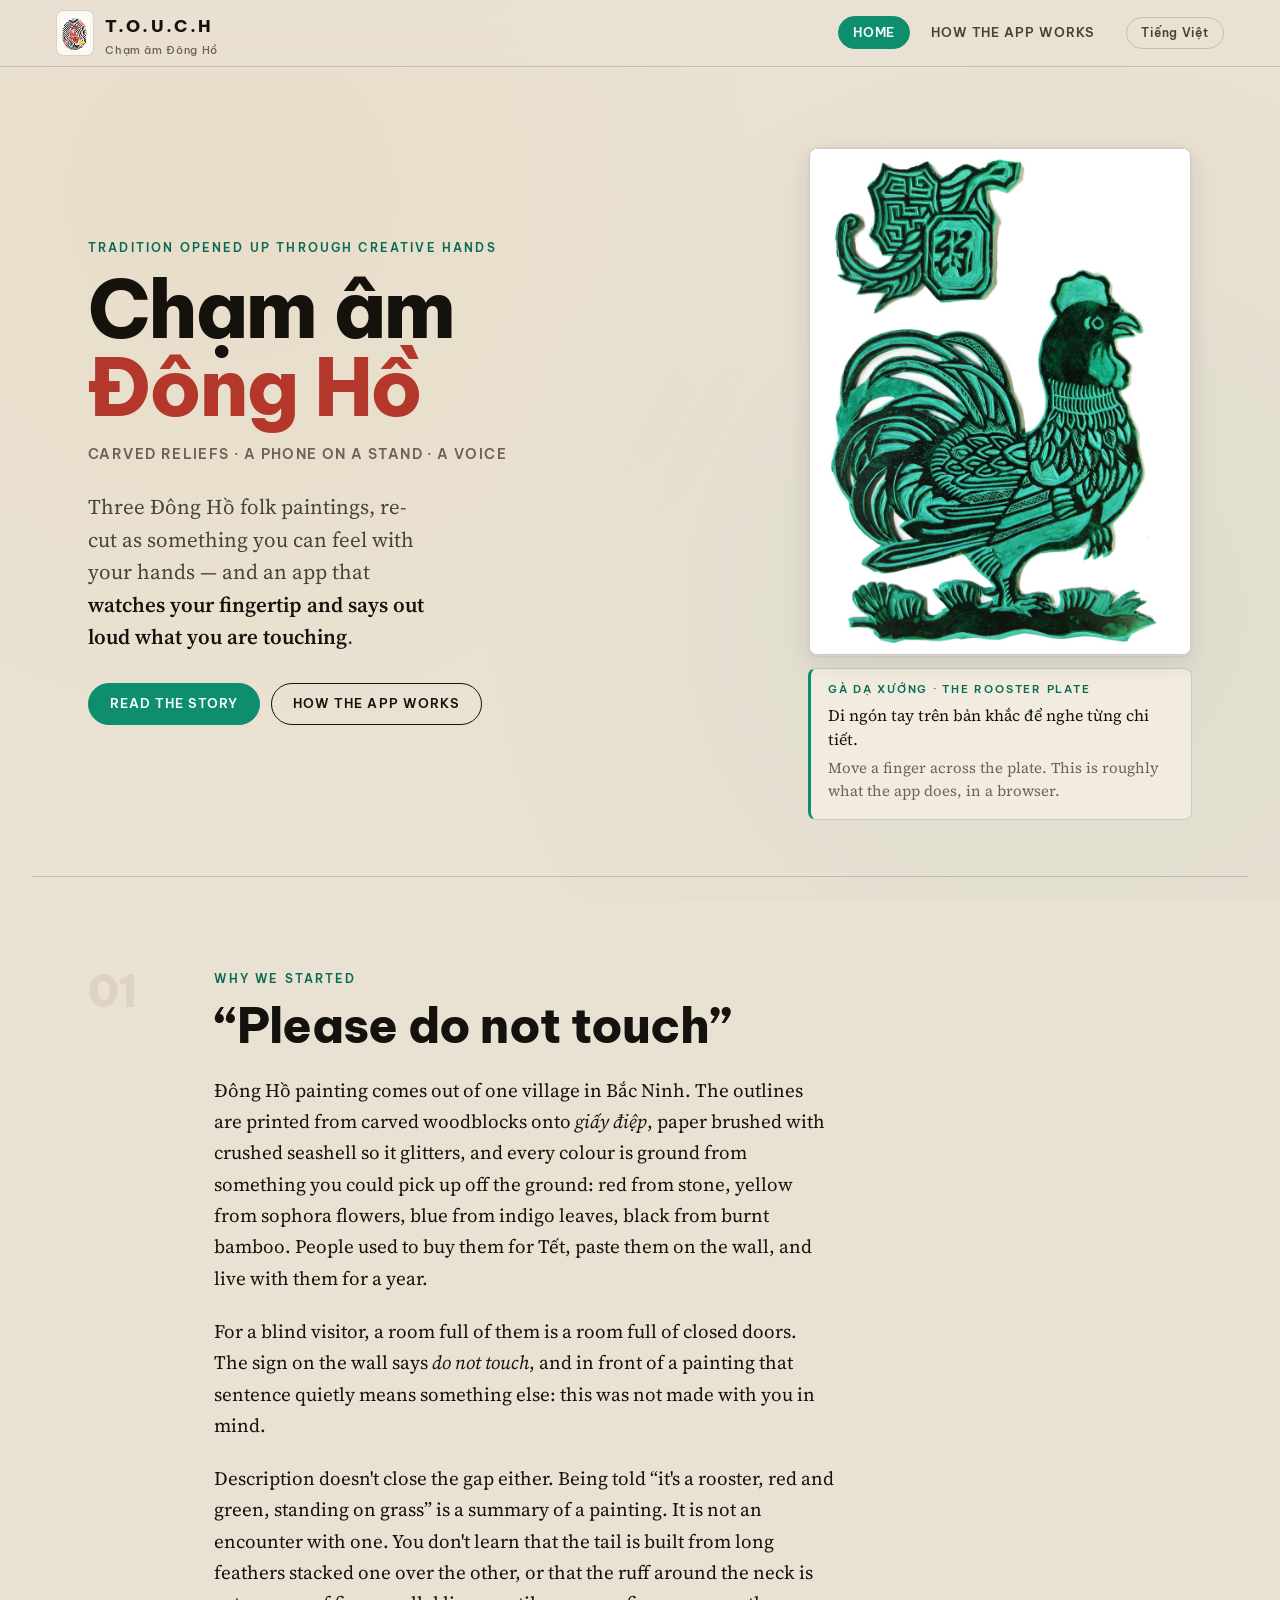
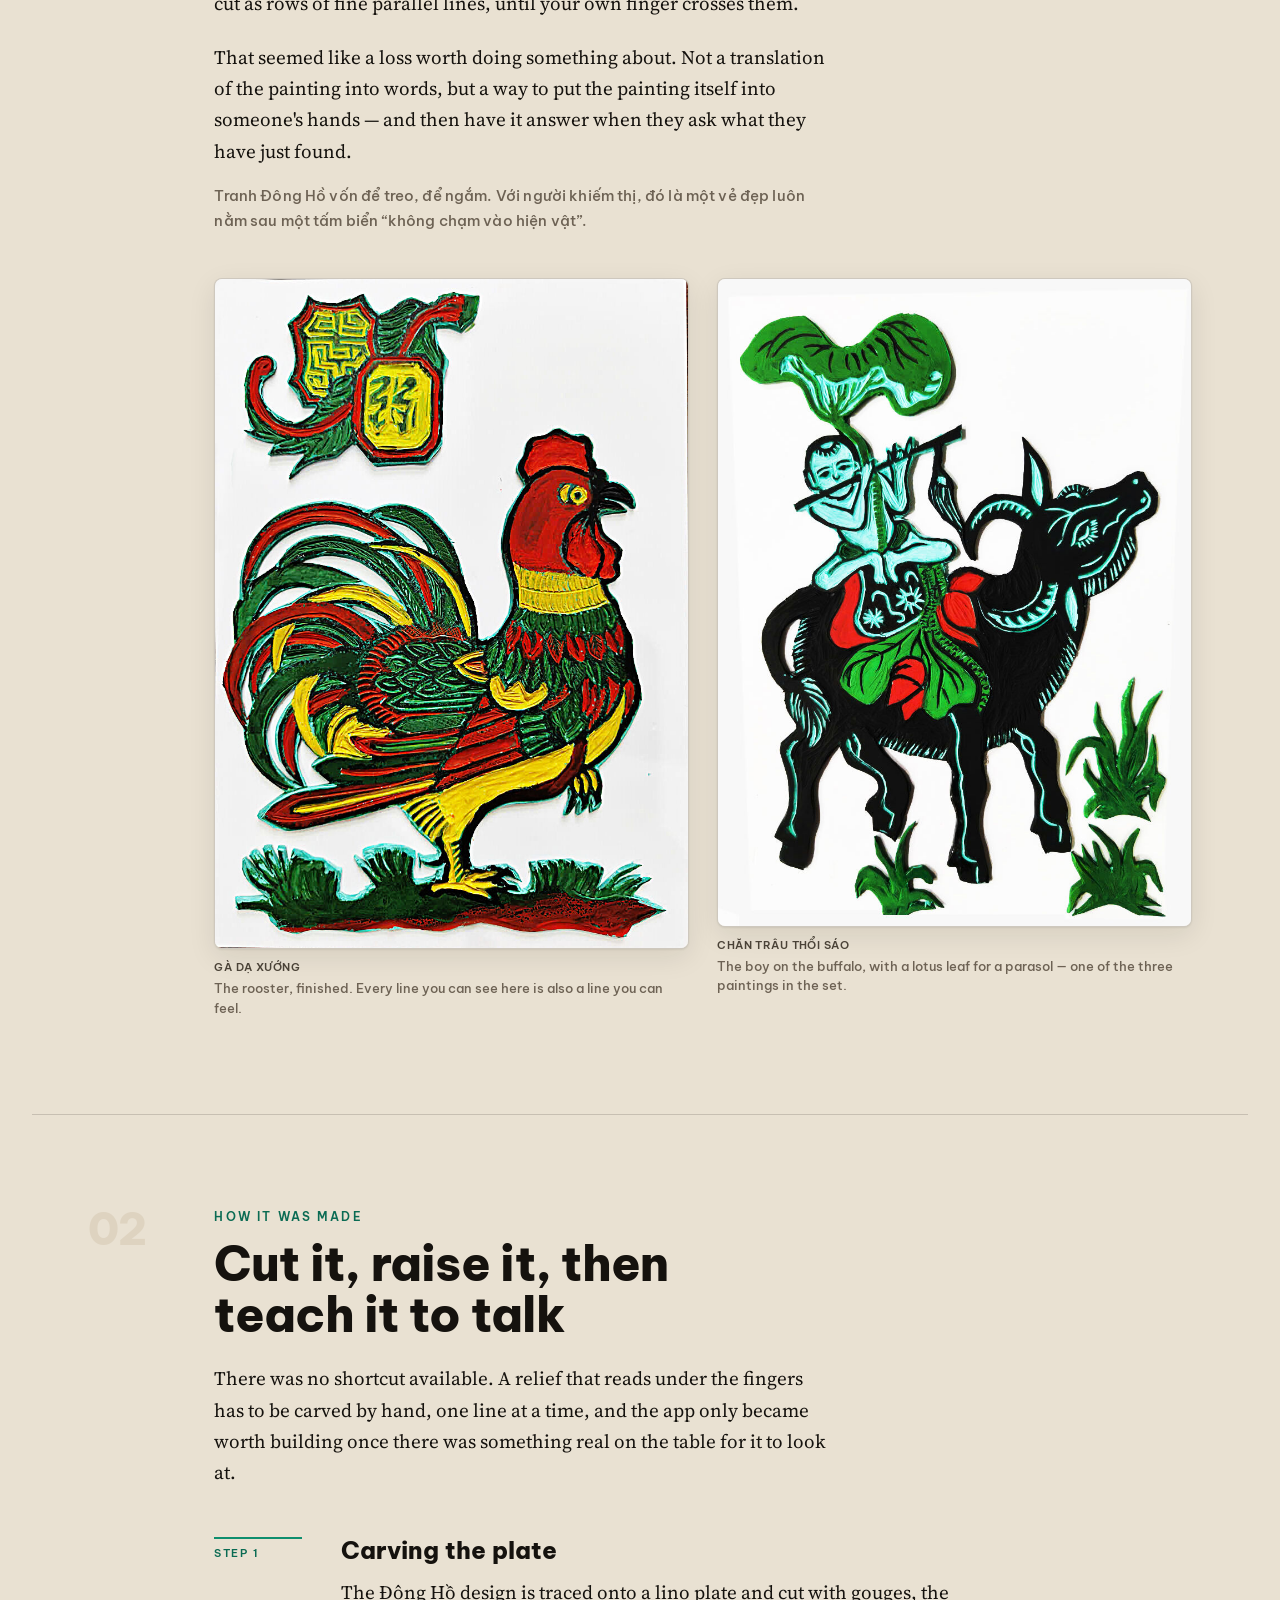
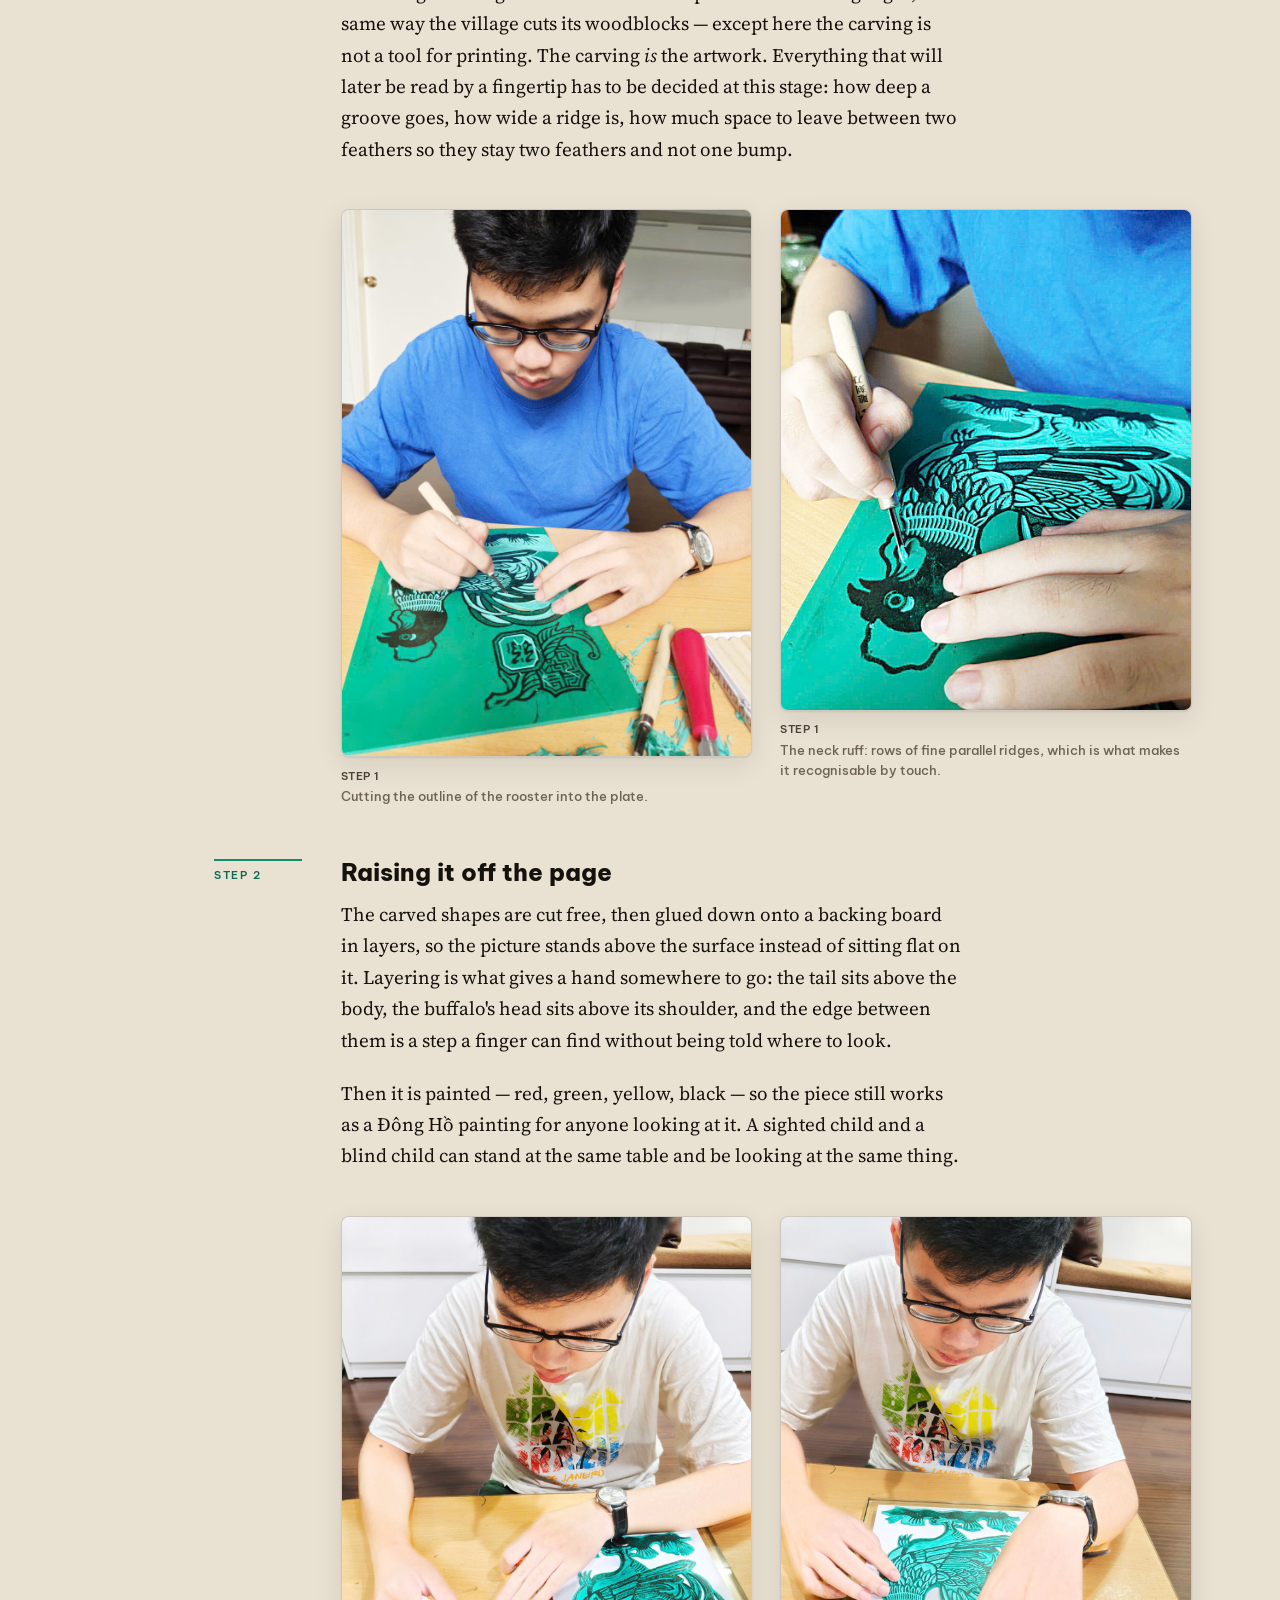
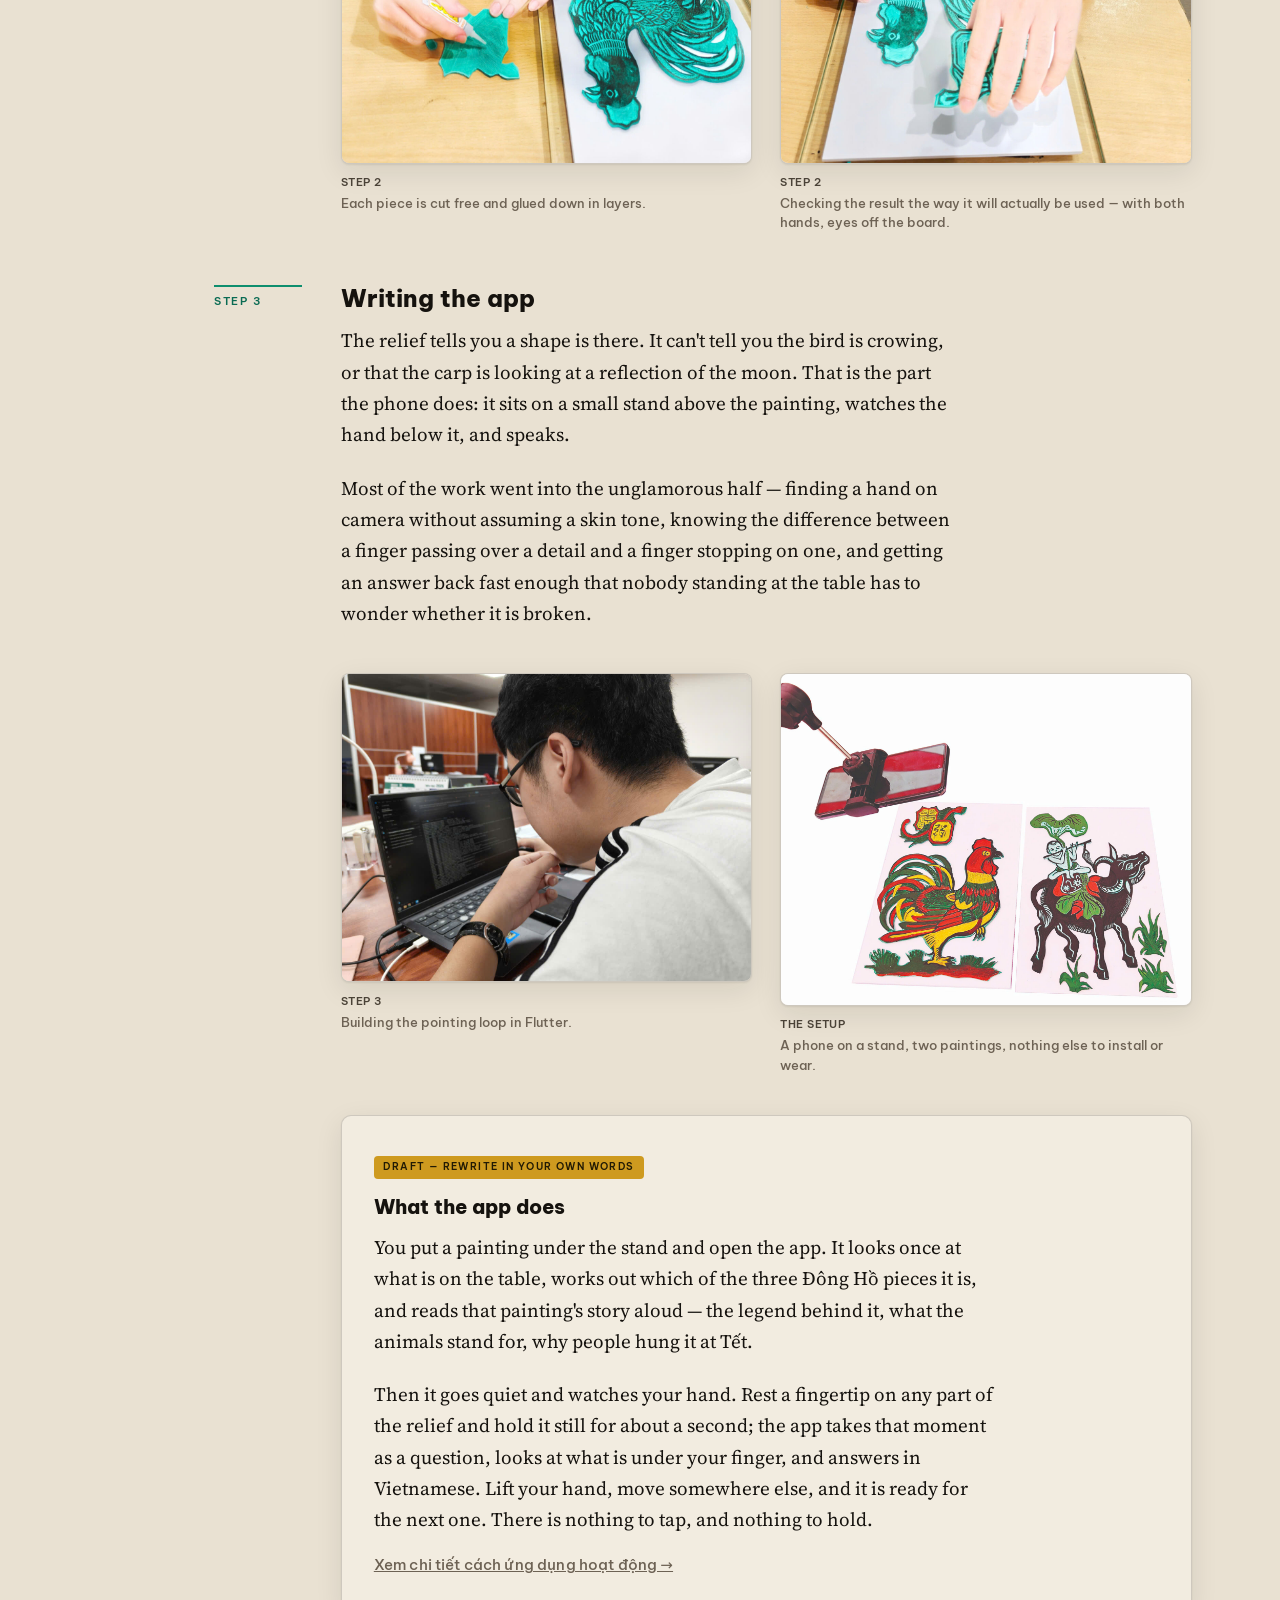
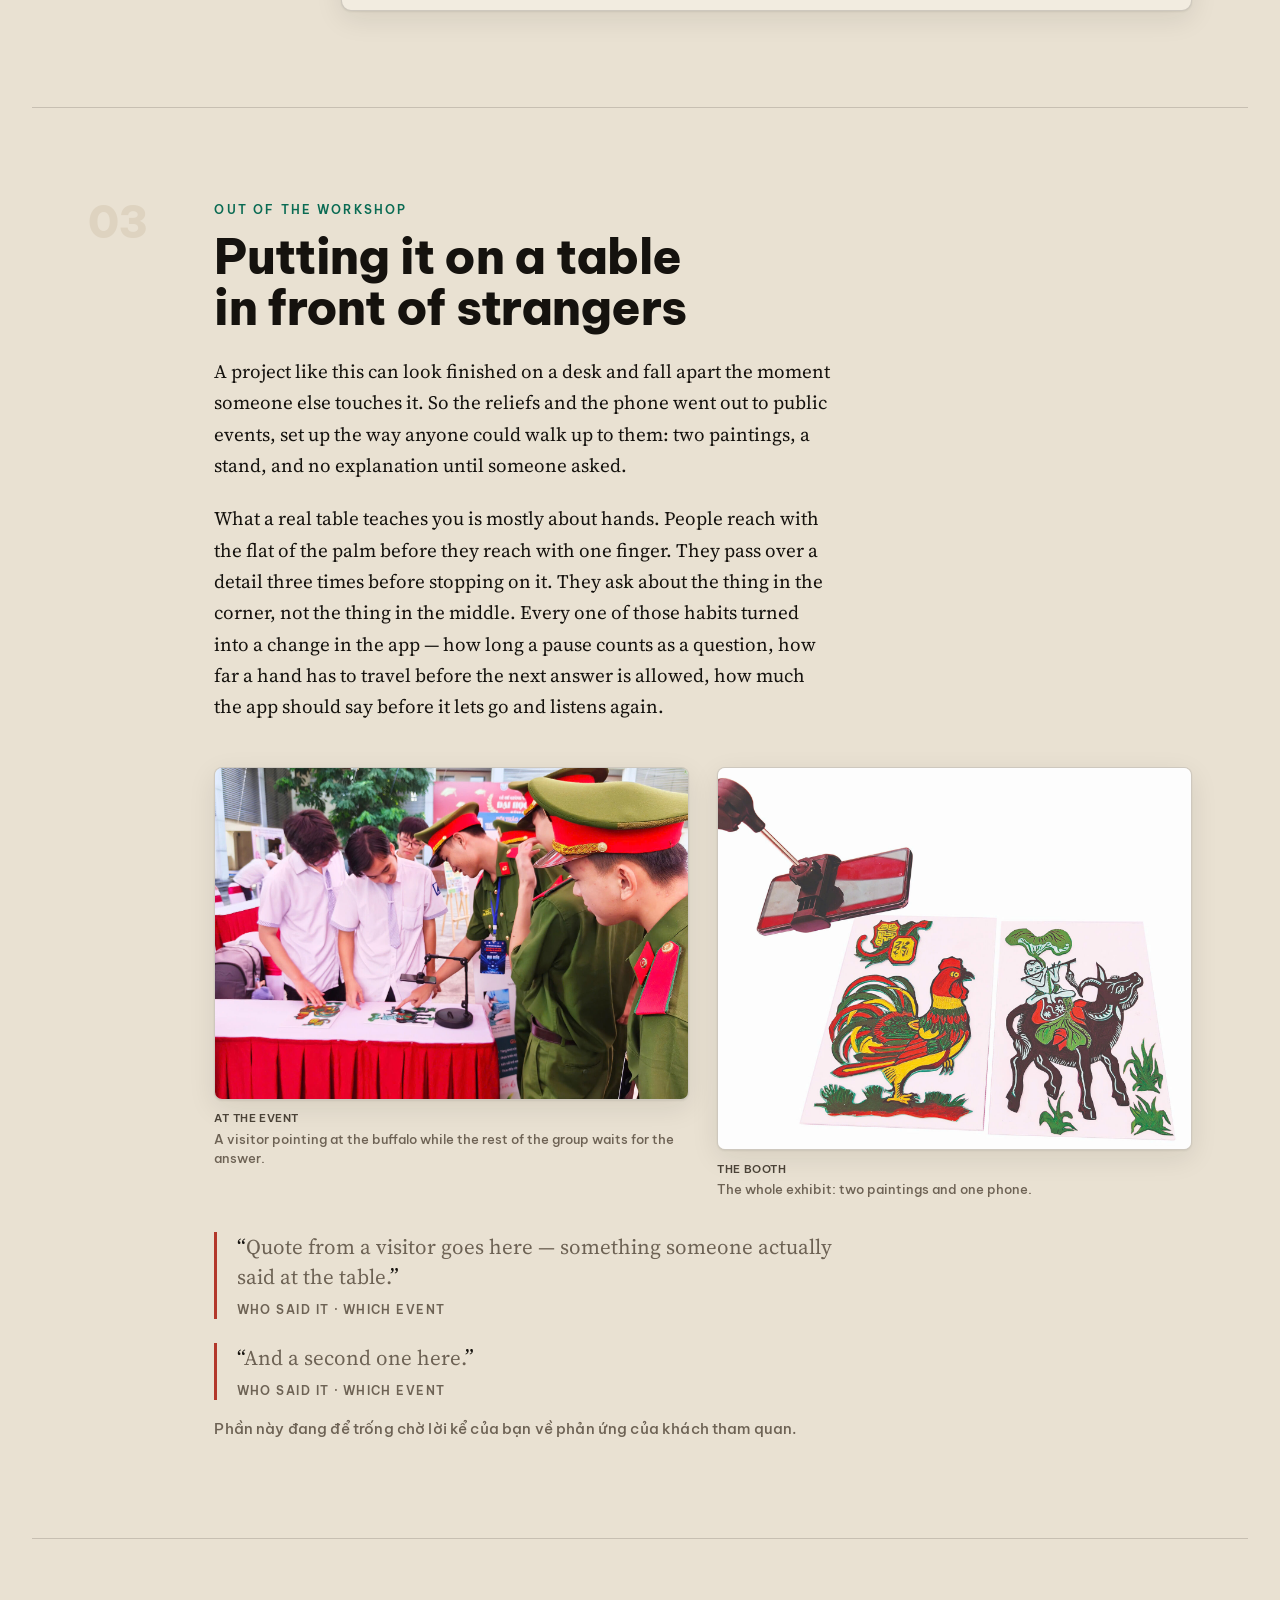
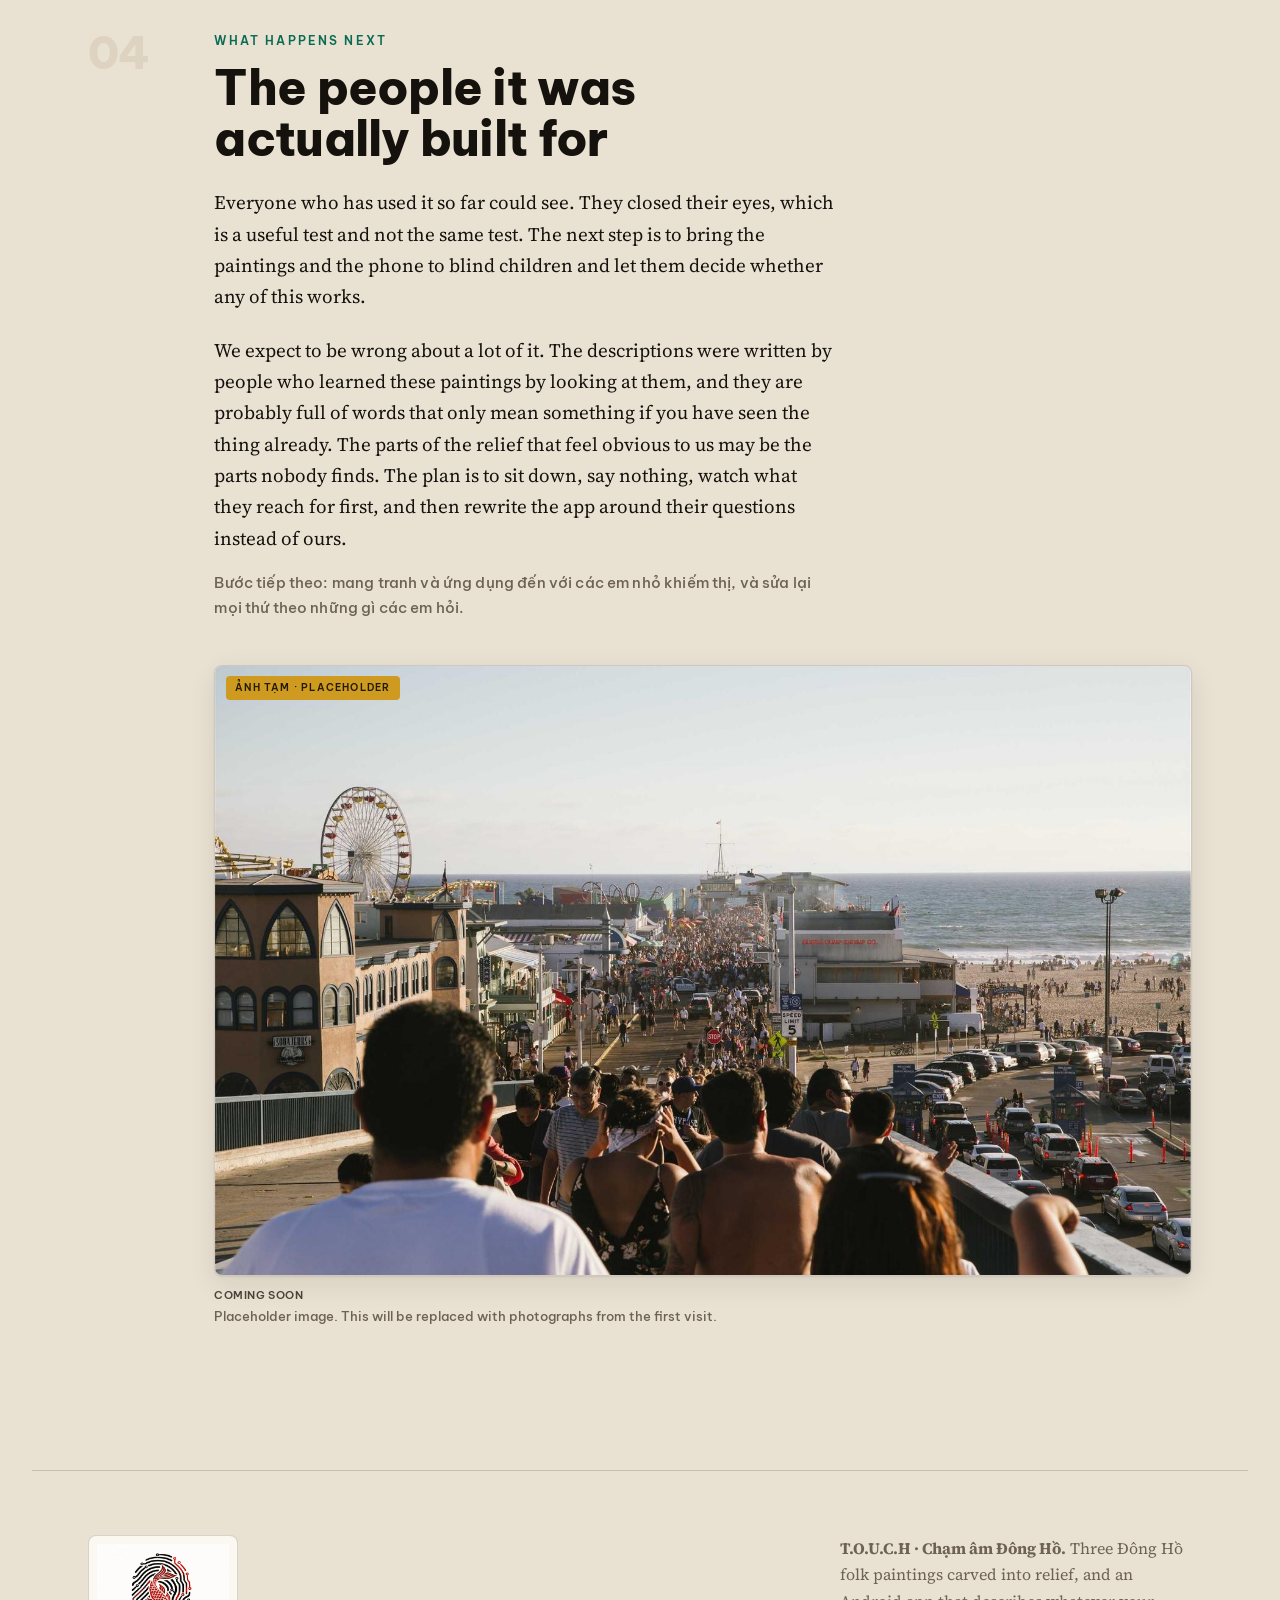
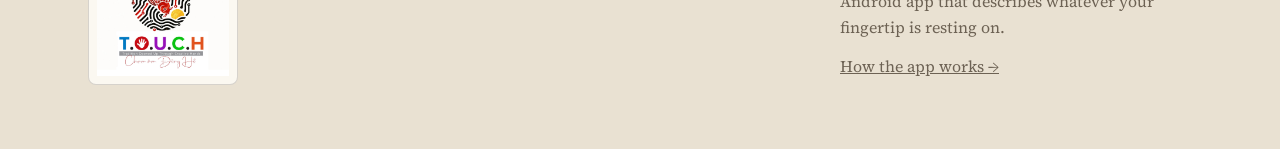
==== commit bf0dd8de: "Add Vietnamese version with a language switcher Full Vietnamese translations of both pages (index-vi" ====
--- a/index.html
+++ b/index.html
@@ -6,6 +6,8 @@
 <title>Chạm âm Đông Hồ</title>
 <meta name="description" content="How a set of Đông Hồ folk paintings was carved into relief and paired with an app that speaks whatever your fingertip is resting on.">
 <link rel="icon" href="images/logo-mark.jpg">
+<link rel="alternate" hreflang="en" href="index.html">
+<link rel="alternate" hreflang="vi" href="index-vi.html">
 <link rel="preconnect" href="https://fonts.googleapis.com">
 <link rel="preconnect" href="https://fonts.gstatic.com" crossorigin>
 <link rel="stylesheet" href="https://fonts.googleapis.com/css2?family=Be+Vietnam+Pro:wght@400;500;600;800&family=Source+Serif+4:opsz,wght@8..60,400;8..60,600&display=swap">
@@ -25,6 +27,7 @@
     <a href="index.html" aria-current="page">Home</a>
     <a href="how-the-app-works.html">How the app works</a>
   </nav>
+  <a class="lang-switch" href="index-vi.html" hreflang="vi" lang="vi">Tiếng Việt</a>
 </header>
 
 <main>
--- a/style.css
+++ b/style.css
@@ -174,6 +174,20 @@
   :root:not([data-theme="dark"]) .nav a[aria-current="page"] { color: #f6fffb; }
 }
 
+.lang-switch {
+  font: 600 .75rem/1 var(--display);
+  letter-spacing: .06em;
+  text-decoration: none;
+  color: var(--ink-soft);
+  border: 1px solid var(--rule);
+  border-radius: 999px;
+  padding: .55rem .9rem;
+  white-space: nowrap;
+  transition: border-color .18s, color .18s, background-color .18s;
+}
+
+.lang-switch:hover { border-color: var(--khac); color: var(--khac-deep); background: var(--paper-rais); }
+
 /* ───────────────────────── shell ───────────────────────── */
 
 .wrap {
@@ -590,4 +604,5 @@
   .plates-2, .plates-3 { grid-template-columns: minmax(0, 1fr); }
   .brand-sub { display: none; }
   .nav a { padding: .5rem .7rem; font-size: .75rem; }
-}
+  .lang-switch { padding: .5rem .7rem; font-size: .75rem; }
+}
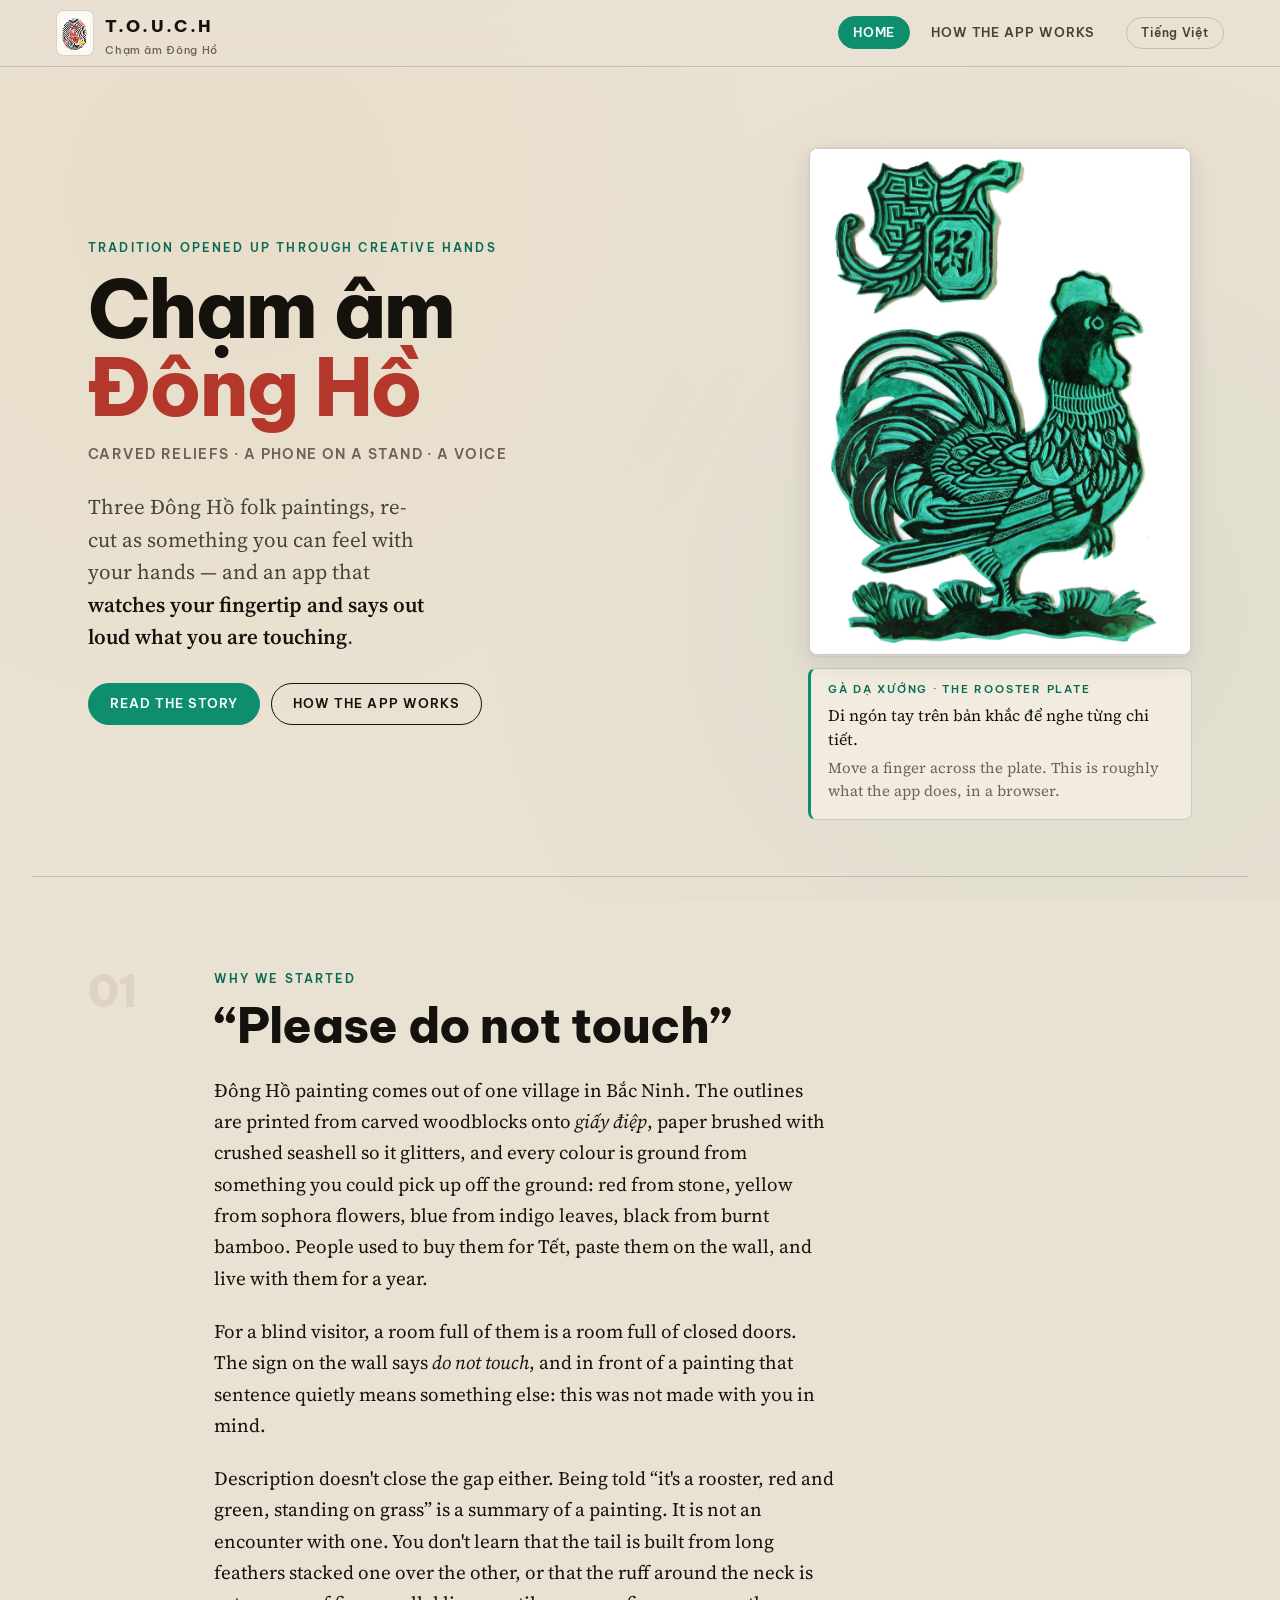
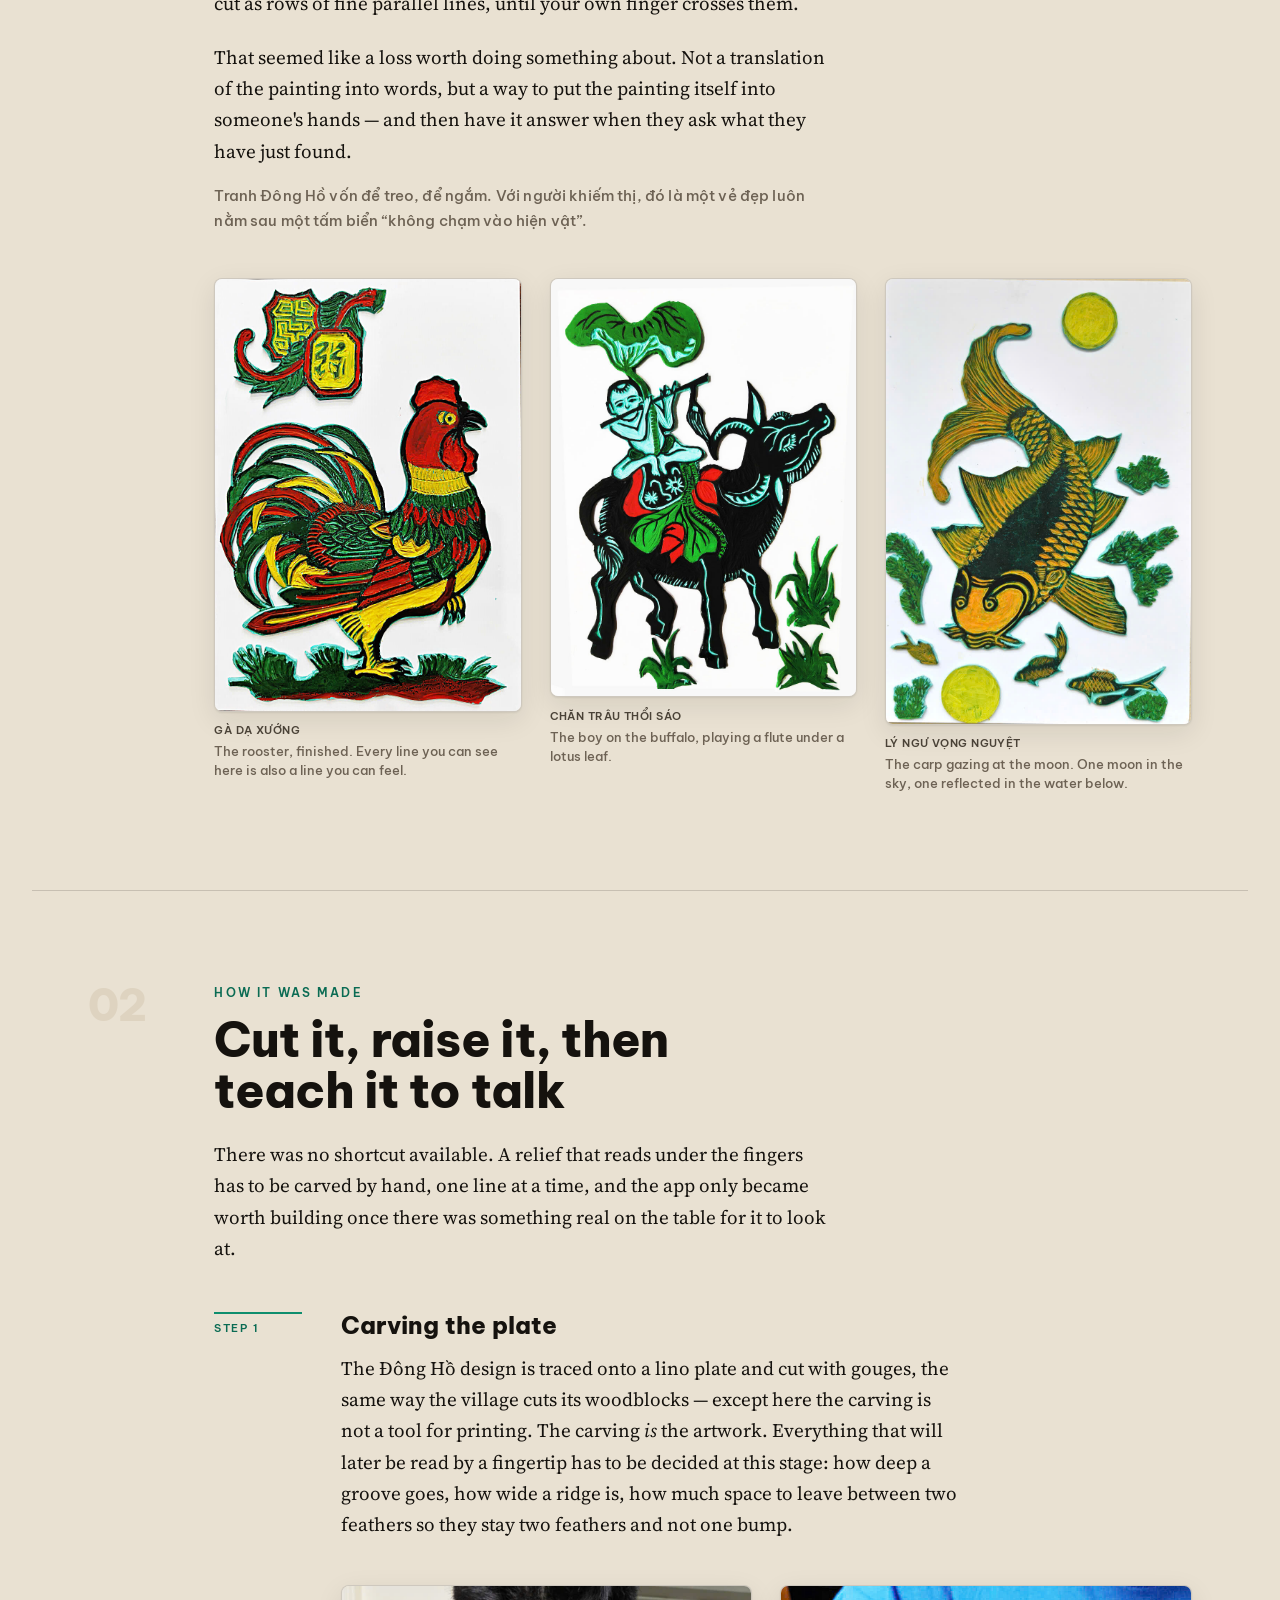
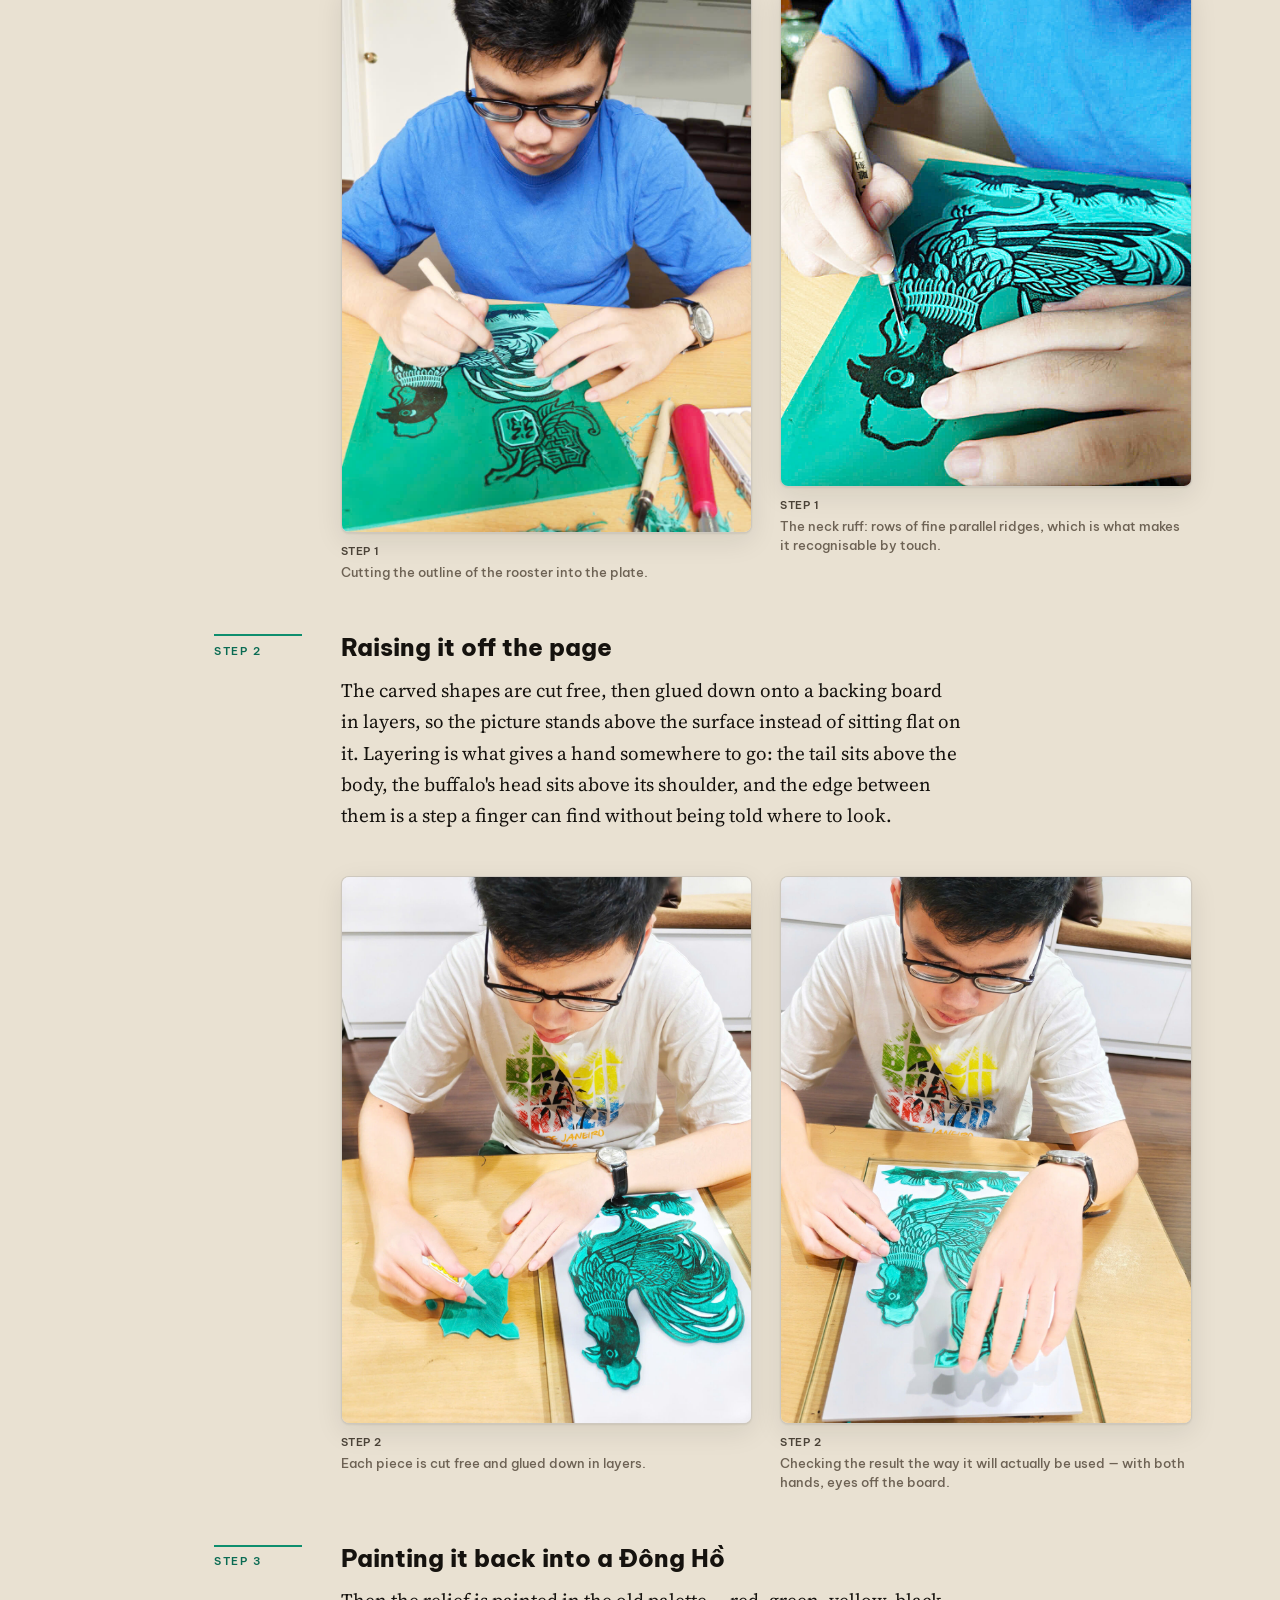
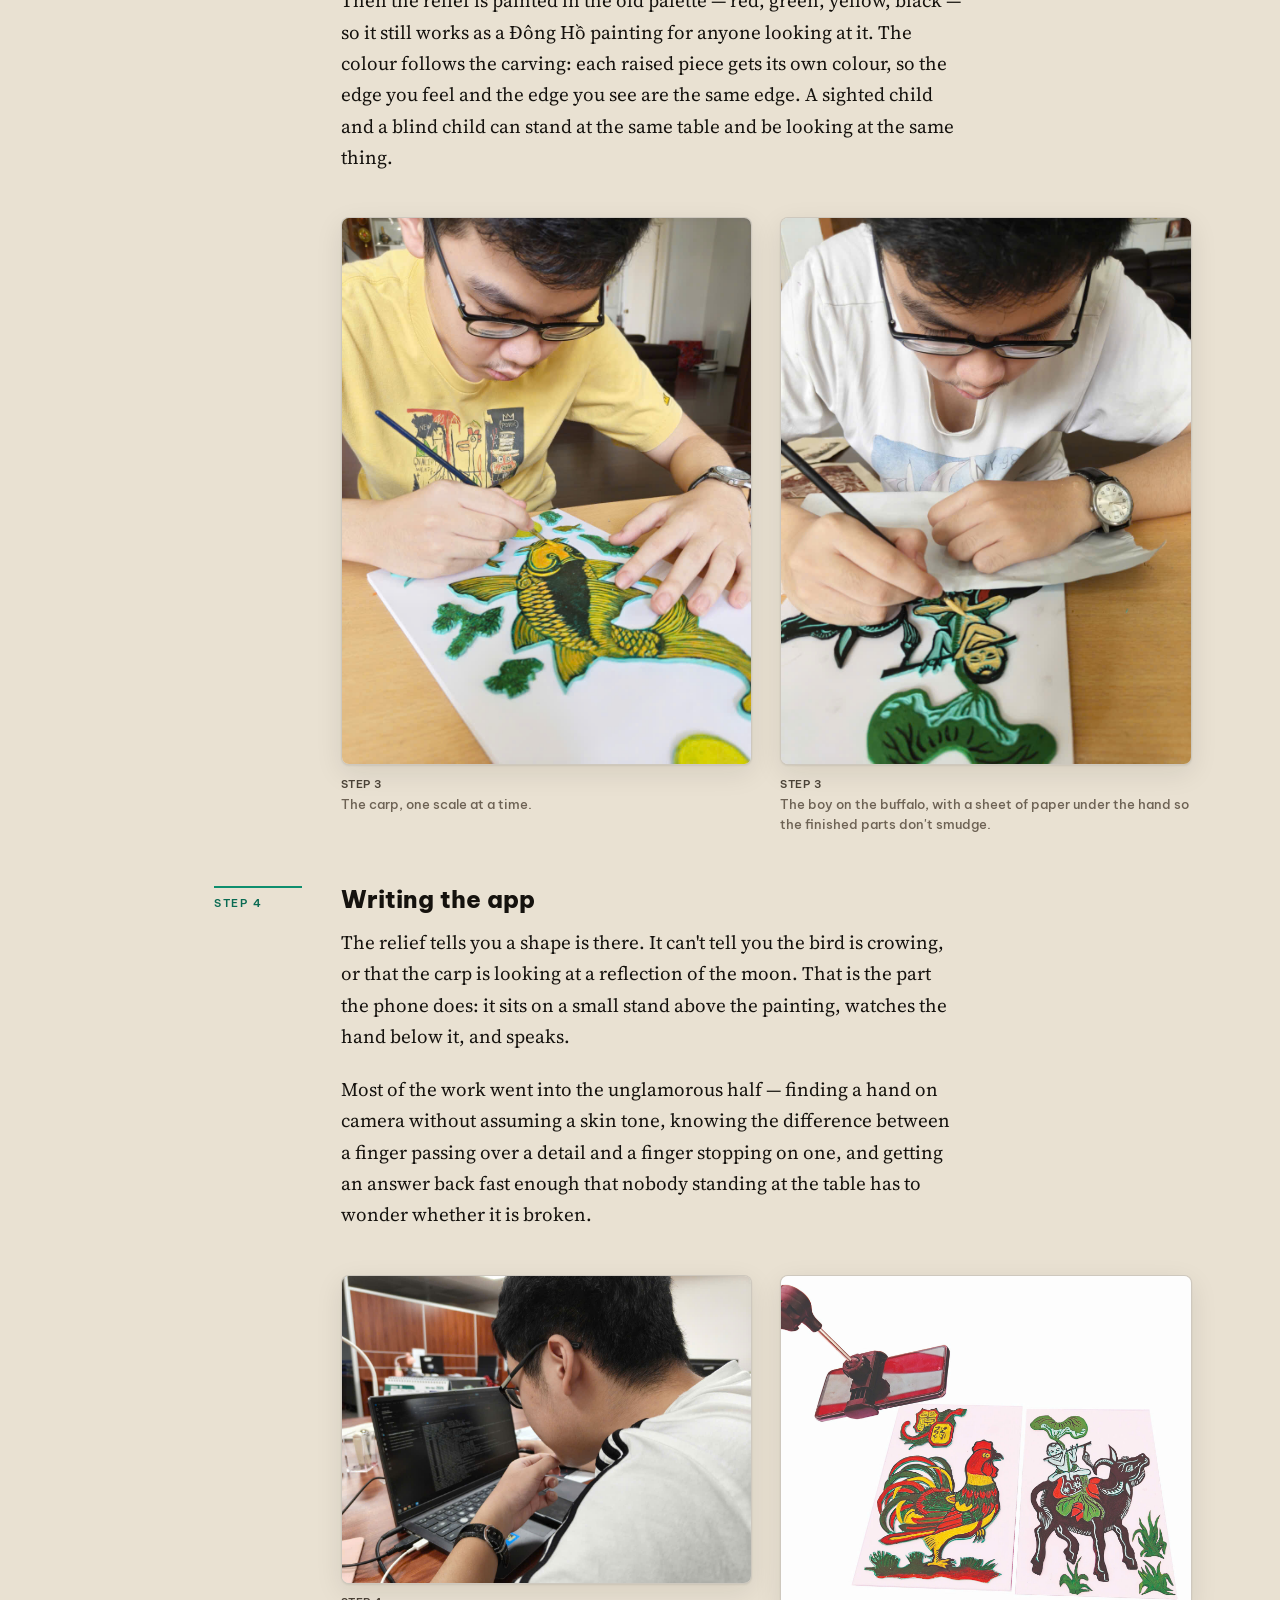
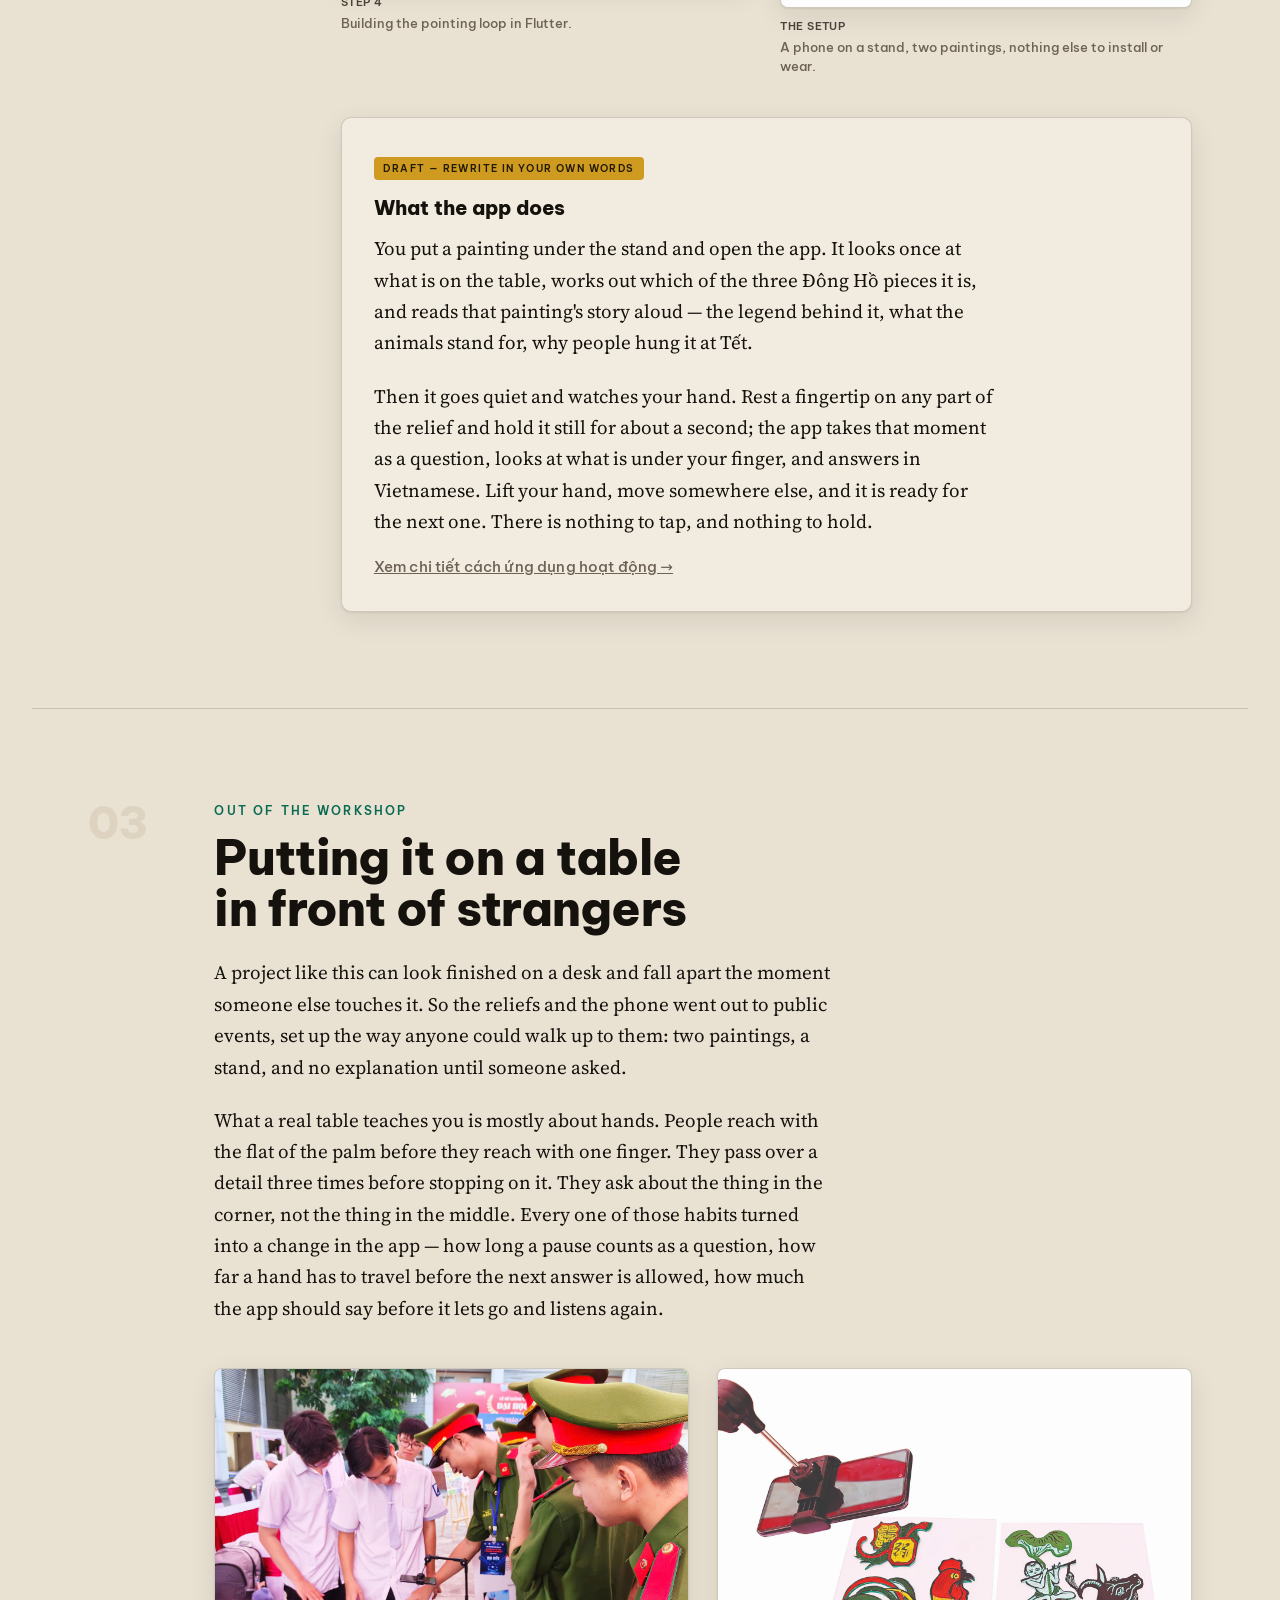
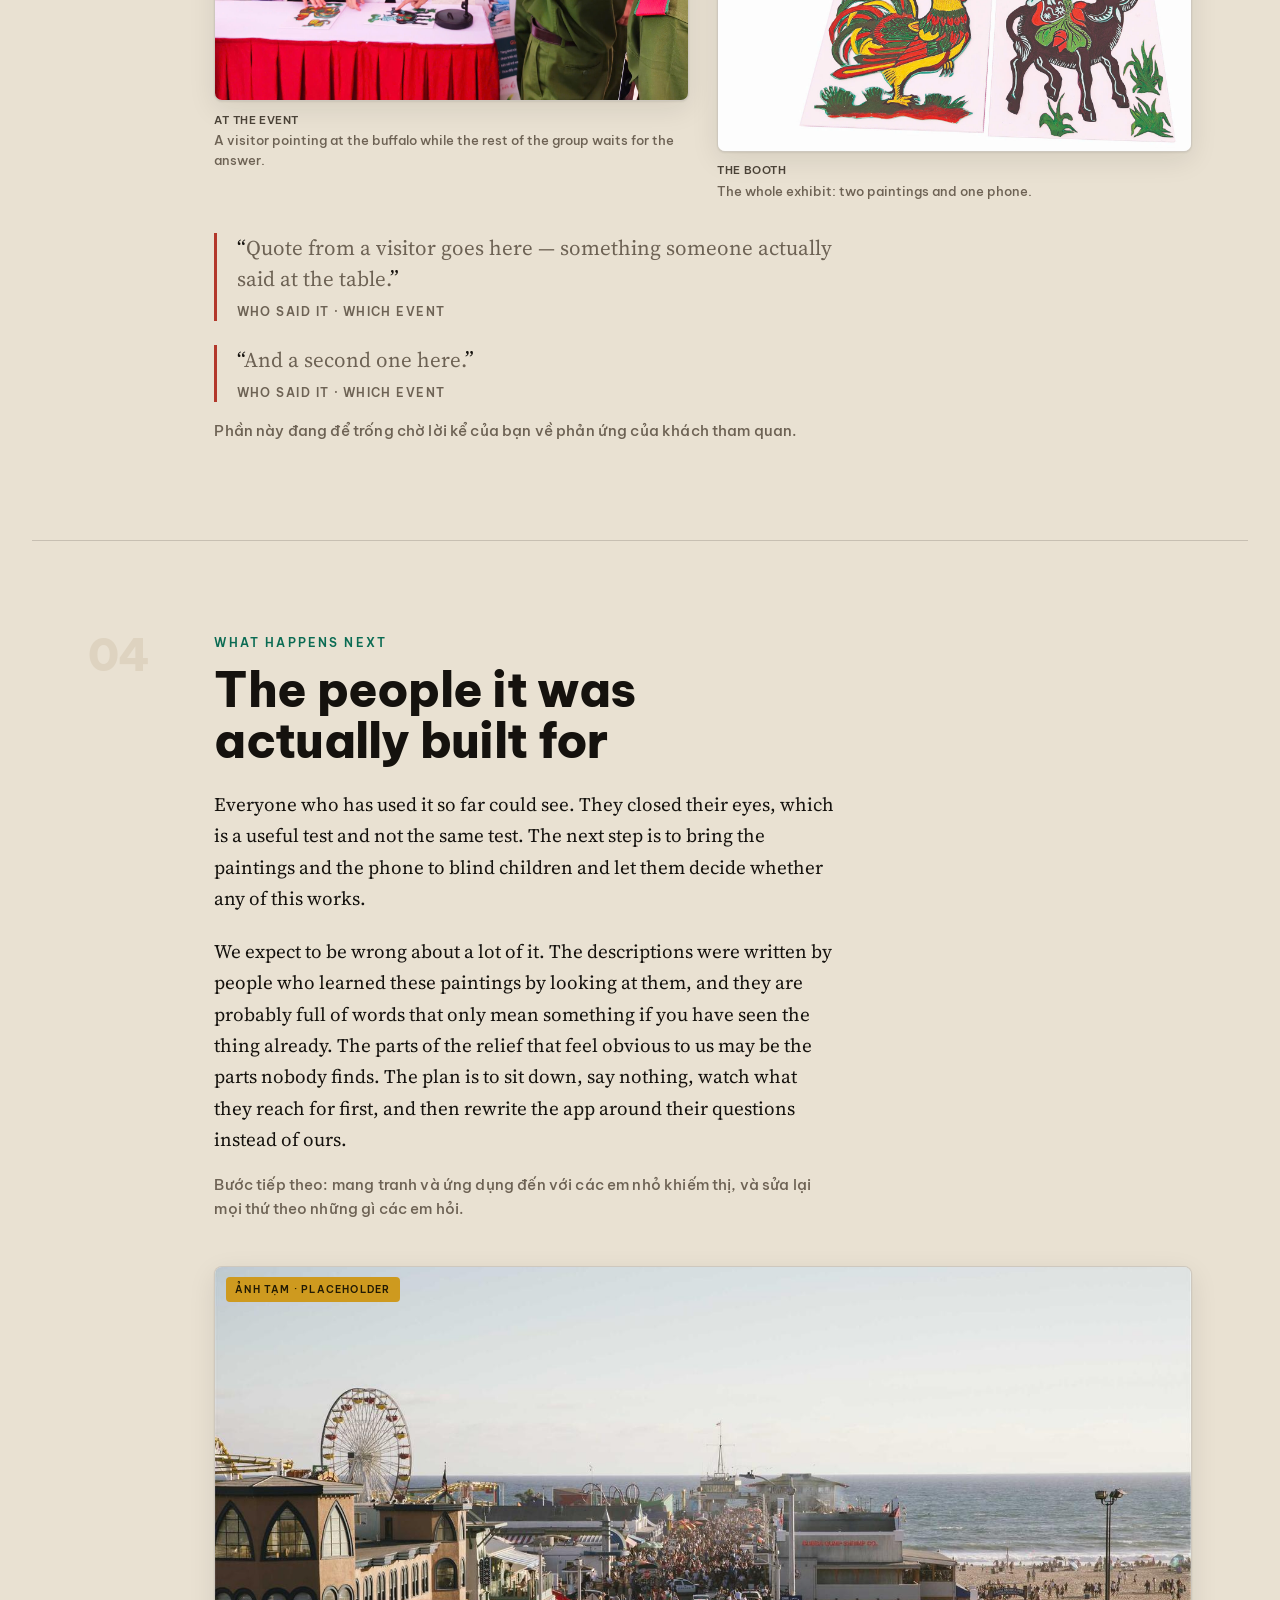
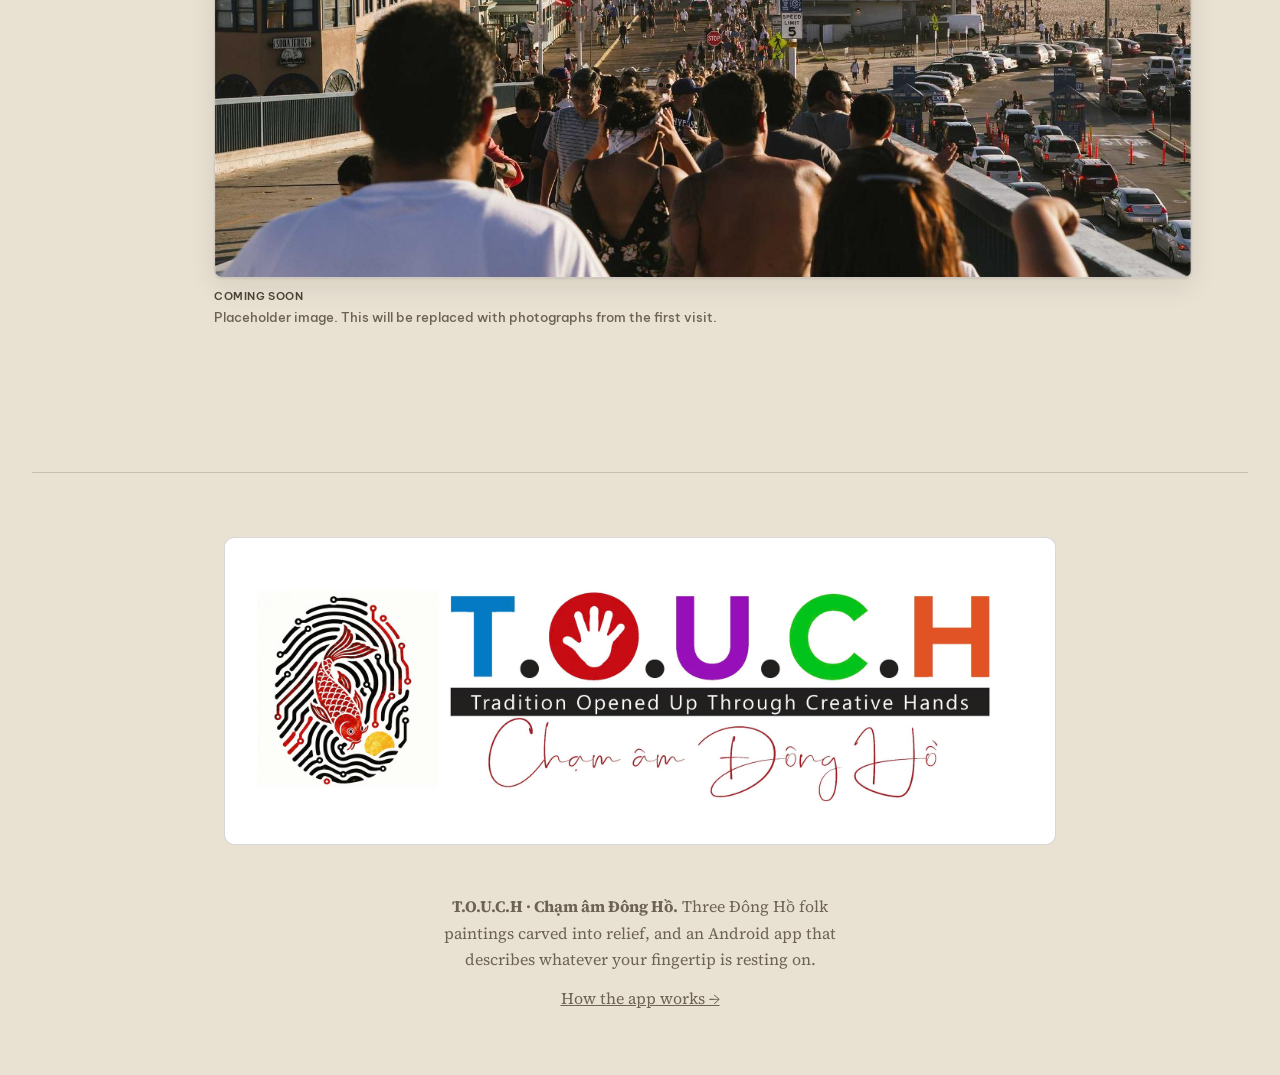
==== commit 1d91c05c: "Add painting step, the carp painting, and the banner footer Painting gets its own step (Step 3) with" ====
--- a/index.html
+++ b/index.html
@@ -104,14 +104,18 @@
           </p>
         </div>
 
-        <div class="plates plates-2">
+        <div class="plates plates-3">
           <figure>
             <img src="images/tranh-2.jpg" alt="The rooster relief, painted in red, green and yellow, raised above a white backing board">
             <figcaption><b>Gà dạ xướng</b>The rooster, finished. Every line you can see here is also a line you can feel.</figcaption>
           </figure>
           <figure>
             <img src="images/tranh-3.jpg" alt="The relief of a boy playing a flute on a buffalo's back, with a lotus leaf held overhead">
-            <figcaption><b>Chăn trâu thổi sáo</b>The boy on the buffalo, with a lotus leaf for a parasol — one of the three paintings in the set.</figcaption>
+            <figcaption><b>Chăn trâu thổi sáo</b>The boy on the buffalo, playing a flute under a lotus leaf.</figcaption>
+          </figure>
+          <figure>
+            <img src="images/tranh-4.jpg" alt="The relief of a large carp curling through the water toward a full moon, surrounded by small fish and water plants">
+            <figcaption><b>Lý ngư vọng nguyệt</b>The carp gazing at the moon. One moon in the sky, one reflected in the water below.</figcaption>
           </figure>
         </div>
       </div>
@@ -175,11 +179,6 @@
                   head sits above its shoulder, and the edge between them is a step a finger can
                   find without being told where to look.
                 </p>
-                <p>
-                  Then it is painted — red, green, yellow, black — so the piece still works as a
-                  Đông Hồ painting for anyone looking at it. A sighted child and a blind child can
-                  stand at the same table and be looking at the same thing.
-                </p>
               </div>
               <div class="plates plates-2">
                 <figure>
@@ -196,6 +195,32 @@
 
           <div class="step">
             <div class="step-tag">Step 3</div>
+            <div>
+              <h3>Painting it back into a Đông Hồ</h3>
+              <div class="prose">
+                <p>
+                  Then the relief is painted in the old palette — red, green, yellow, black — so it
+                  still works as a Đông Hồ painting for anyone looking at it. The colour follows the
+                  carving: each raised piece gets its own colour, so the edge you feel and the edge
+                  you see are the same edge. A sighted child and a blind child can stand at the same
+                  table and be looking at the same thing.
+                </p>
+              </div>
+              <div class="plates plates-2">
+                <figure>
+                  <img src="images/step3-1.jpg" alt="Painting the carp's head yellow with a fine brush, the carved relief already glued to the board">
+                  <figcaption><b>Step 3</b>The carp, one scale at a time.</figcaption>
+                </figure>
+                <figure>
+                  <img src="images/step3-2.jpg" alt="Painting the flute-playing boy on the buffalo relief, a sheet of paper under the hand to protect the finished paint">
+                  <figcaption><b>Step 3</b>The boy on the buffalo, with a sheet of paper under the hand so the finished parts don't smudge.</figcaption>
+                </figure>
+              </div>
+            </div>
+          </div>
+
+          <div class="step">
+            <div class="step-tag">Step 4</div>
             <div>
               <h3>Writing the app</h3>
               <div class="prose">
@@ -216,7 +241,7 @@
               <div class="plates plates-2">
                 <figure>
                   <img src="images/coding.jpg" alt="Working on the app's source code on a laptop">
-                  <figcaption><b>Step 3</b>Building the pointing loop in Flutter.</figcaption>
+                  <figcaption><b>Step 4</b>Building the pointing loop in Flutter.</figcaption>
                 </figure>
                 <figure>
                   <img src="images/endproduct-1.jpg" alt="Two finished reliefs on a table with a phone clamped to a desk stand above them">
@@ -353,8 +378,8 @@
 </main>
 
 <footer class="foot wrap">
+  <img class="foot-banner" src="images/banner.jpg" alt="T.O.U.C.H — Tradition Opened Up Through Creative Hands — Chạm âm Đông Hồ">
   <div class="foot-grid">
-    <img src="images/logo-full.jpg" alt="T.O.U.C.H — Tradition Opened Up Through Creative Hands — Chạm âm Đông Hồ">
     <div>
       <p>
         <strong>T.O.U.C.H · Chạm âm Đông Hồ.</strong> Three Đông Hồ folk paintings carved into
@@ -387,8 +412,8 @@
     vi: "Thân phủ lông hình giọt nước; giữa cánh có một mảng hoa văn xoáy tròn.",
     en: "The body is covered in teardrop feathers, with a round spiral pattern set into the wing." },
   { x: .53, y: .86, label: "Chân · the legs",
-    vi: "Hai chân chắc khoẻ, có cựa, móng bám xuống dải cỏ bên dưới.",
-    en: "Two strong legs with spurs, the claws gripping the band of grass below." },
+    vi: "Một chân cắm chắc xuống cỏ, cựa và móng bám chặt; chân còn lại co lên, không chạm đất, như đang sải bước.",
+    en: "One leg is planted in the grass, spur and claws dug in; the other is drawn up off the ground, caught mid-stride." },
   { x: .30, y: .93, label: "Cỏ · the grass",
     vi: "Dải cỏ chạy dọc chân tranh, khắc thành từng túm nhọn.",
     en: "A strip of grass along the bottom edge, carved as sharp tufts." }
--- a/style.css
+++ b/style.css
@@ -566,23 +566,25 @@
 
 .foot-grid {
   display: flex;
-  gap: 2rem;
-  flex-wrap: wrap;
-  align-items: flex-start;
-  justify-content: space-between;
-}
-
-.foot img {
-  width: 150px;
-  background: #fbf8f1;
-  border: 1px solid var(--rule);
-  border-radius: 8px;
-  padding: .5rem;
+  justify-content: center;
+  text-align: center;
+}
+
+/* The banner is printed artwork on white, so like the nav mark it keeps a
+   white ground in both themes. */
+.foot-banner {
+  width: 100%;
+  max-width: 52rem;
+  margin: 0 auto clamp(2rem, 5vw, 3rem);
+  background: #fff;
+  border: 1px solid var(--rule);
+  border-radius: 10px;
+  padding: clamp(.75rem, 2vw, 1.25rem) clamp(1rem, 3vw, 2rem);
 }
 
 .foot p {
-  margin: 0;
-  max-width: 44ch;
+  margin: 0 auto;
+  max-width: 52ch;
   font-size: 1rem;
   color: var(--muted);
 }
@@ -593,7 +595,6 @@
 
 @media (max-width: 900px) {
   .hero-grid { grid-template-columns: minmax(0, 1fr); }
-  .plates-3 { grid-template-columns: repeat(2, minmax(0, 1fr)); }
 }
 
 @media (max-width: 640px) {
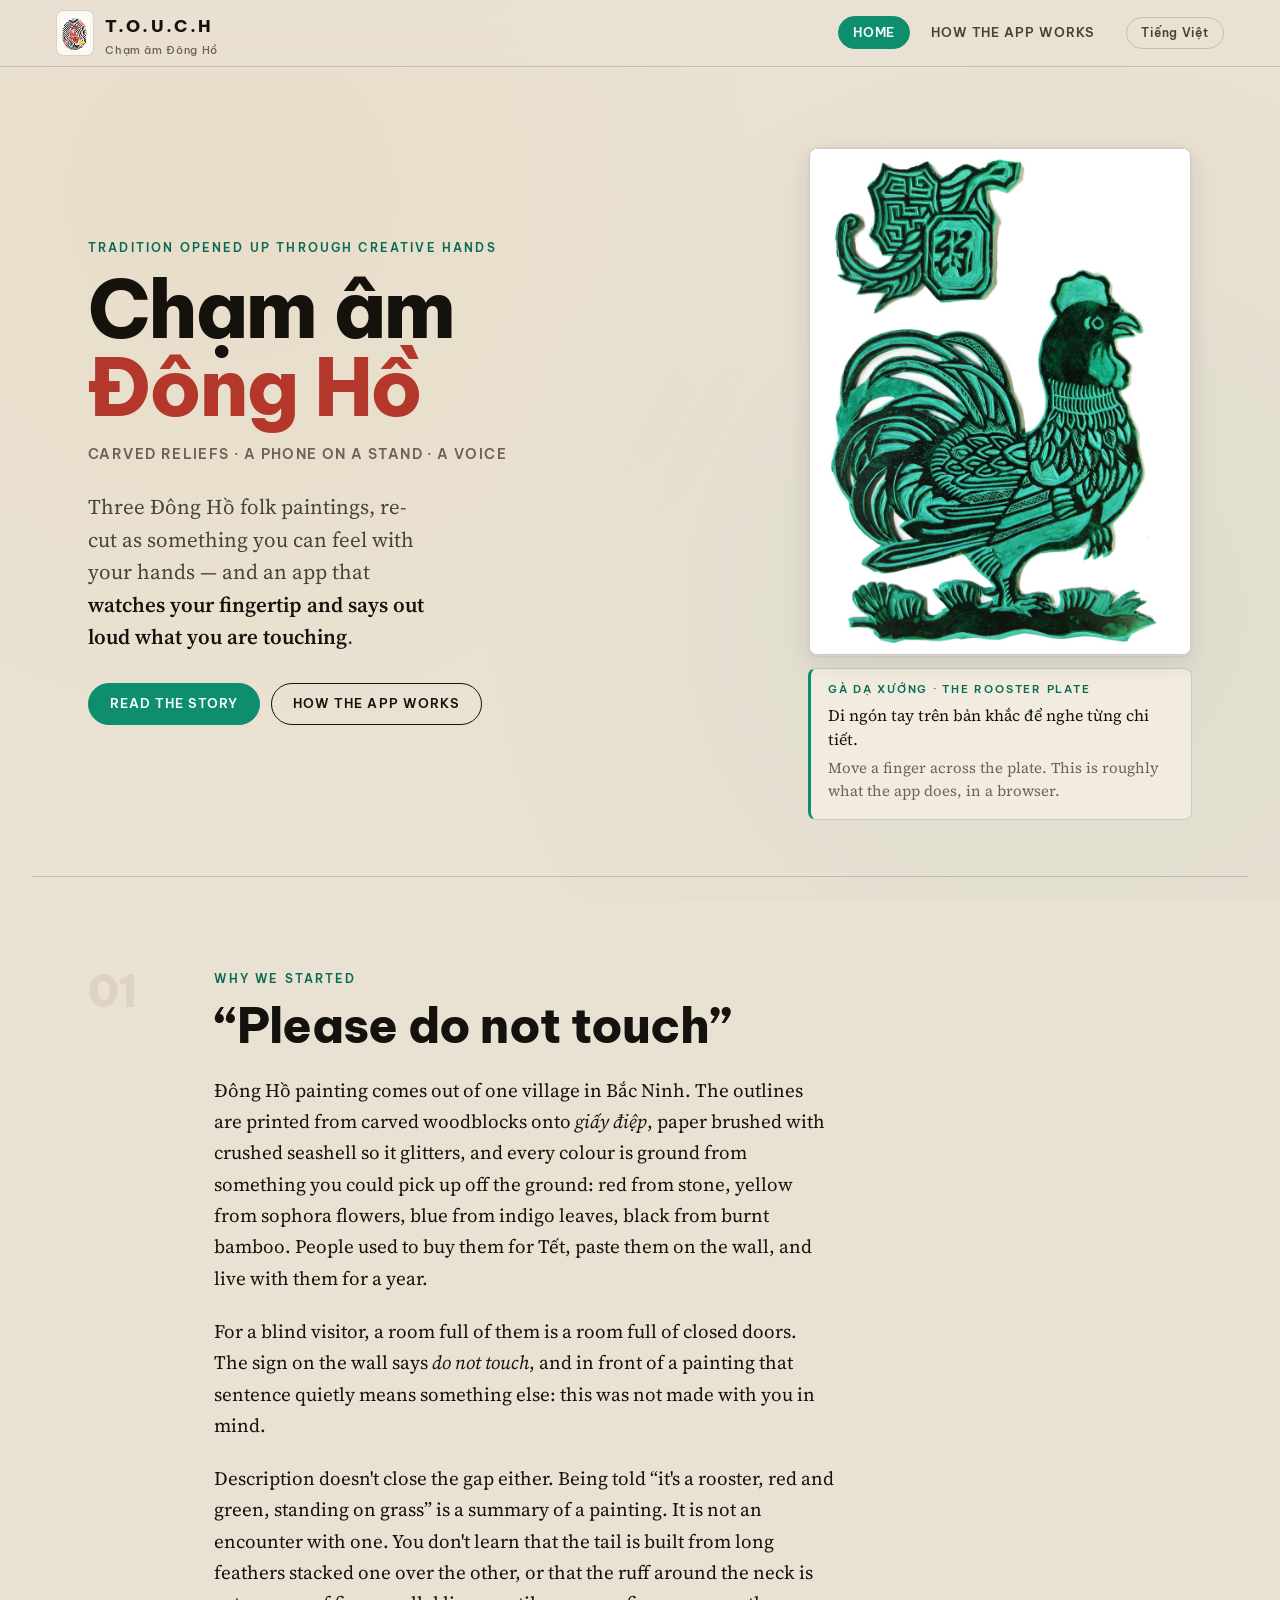
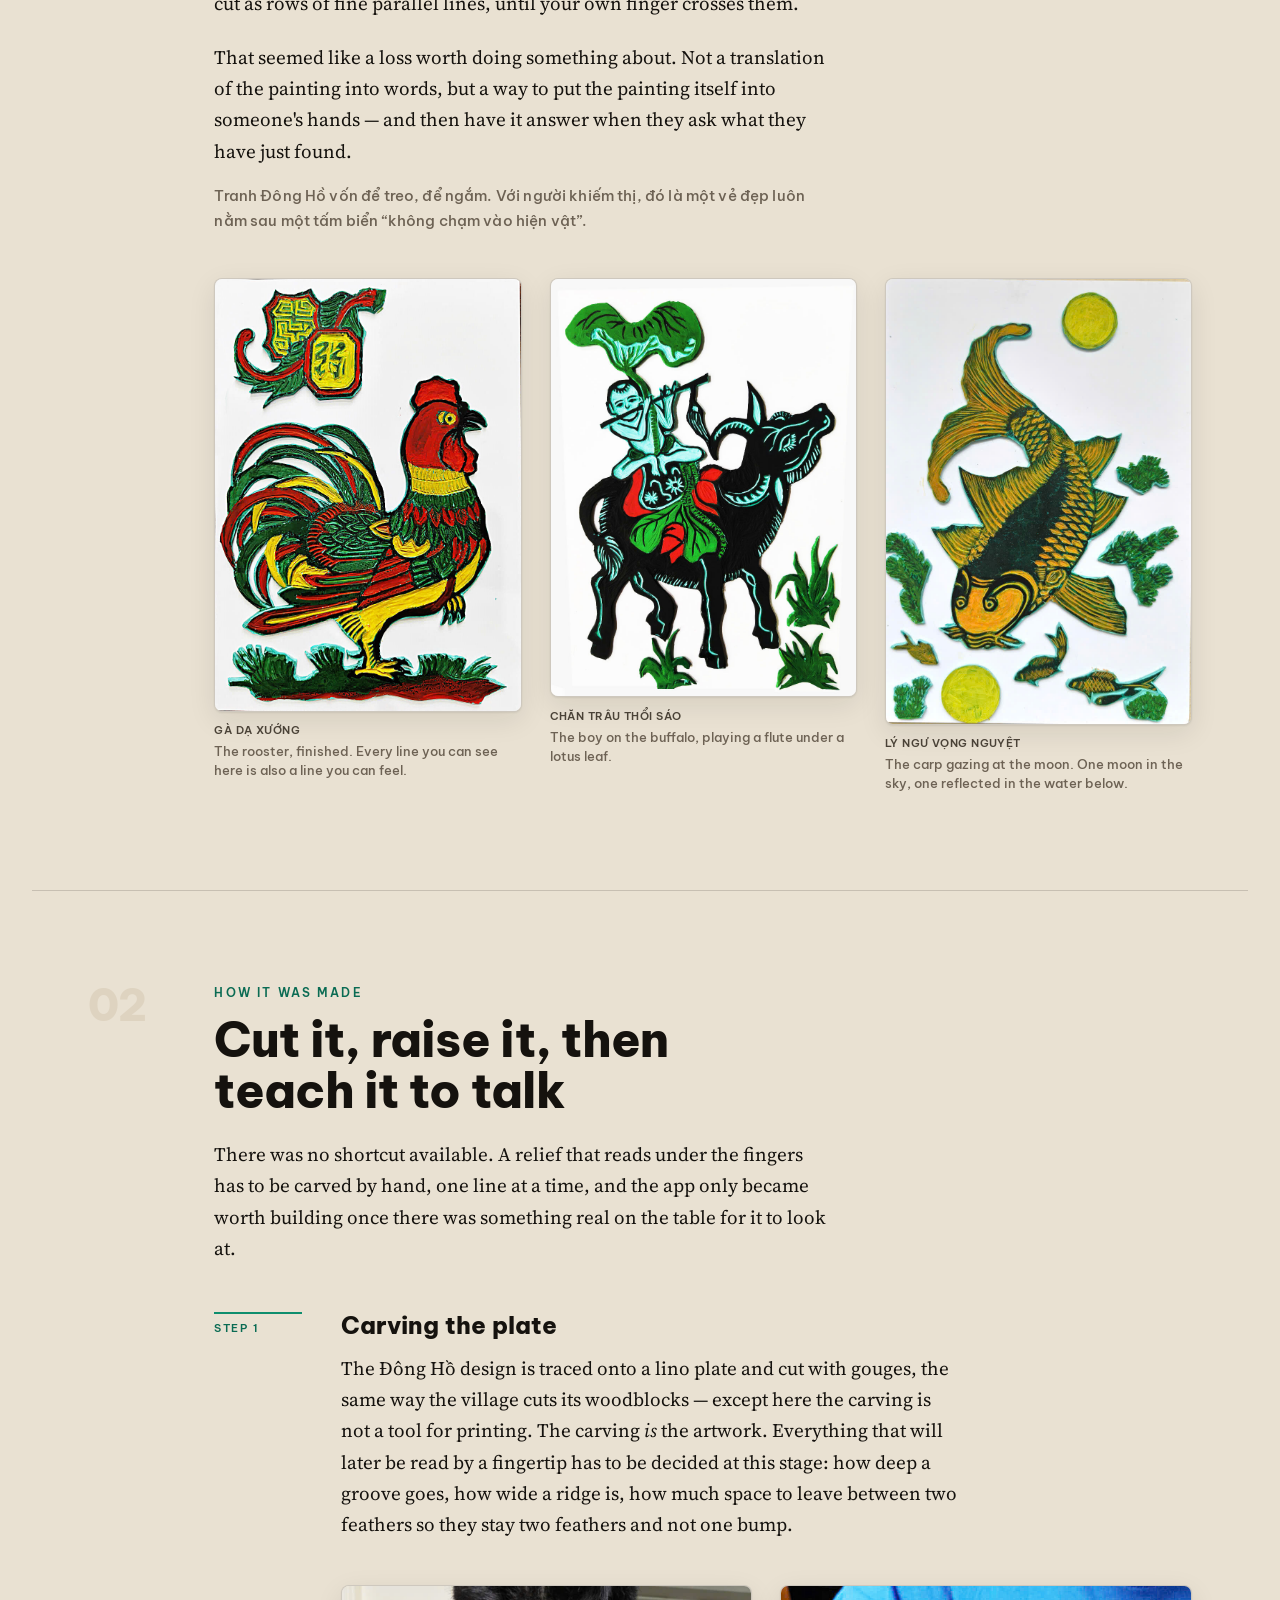
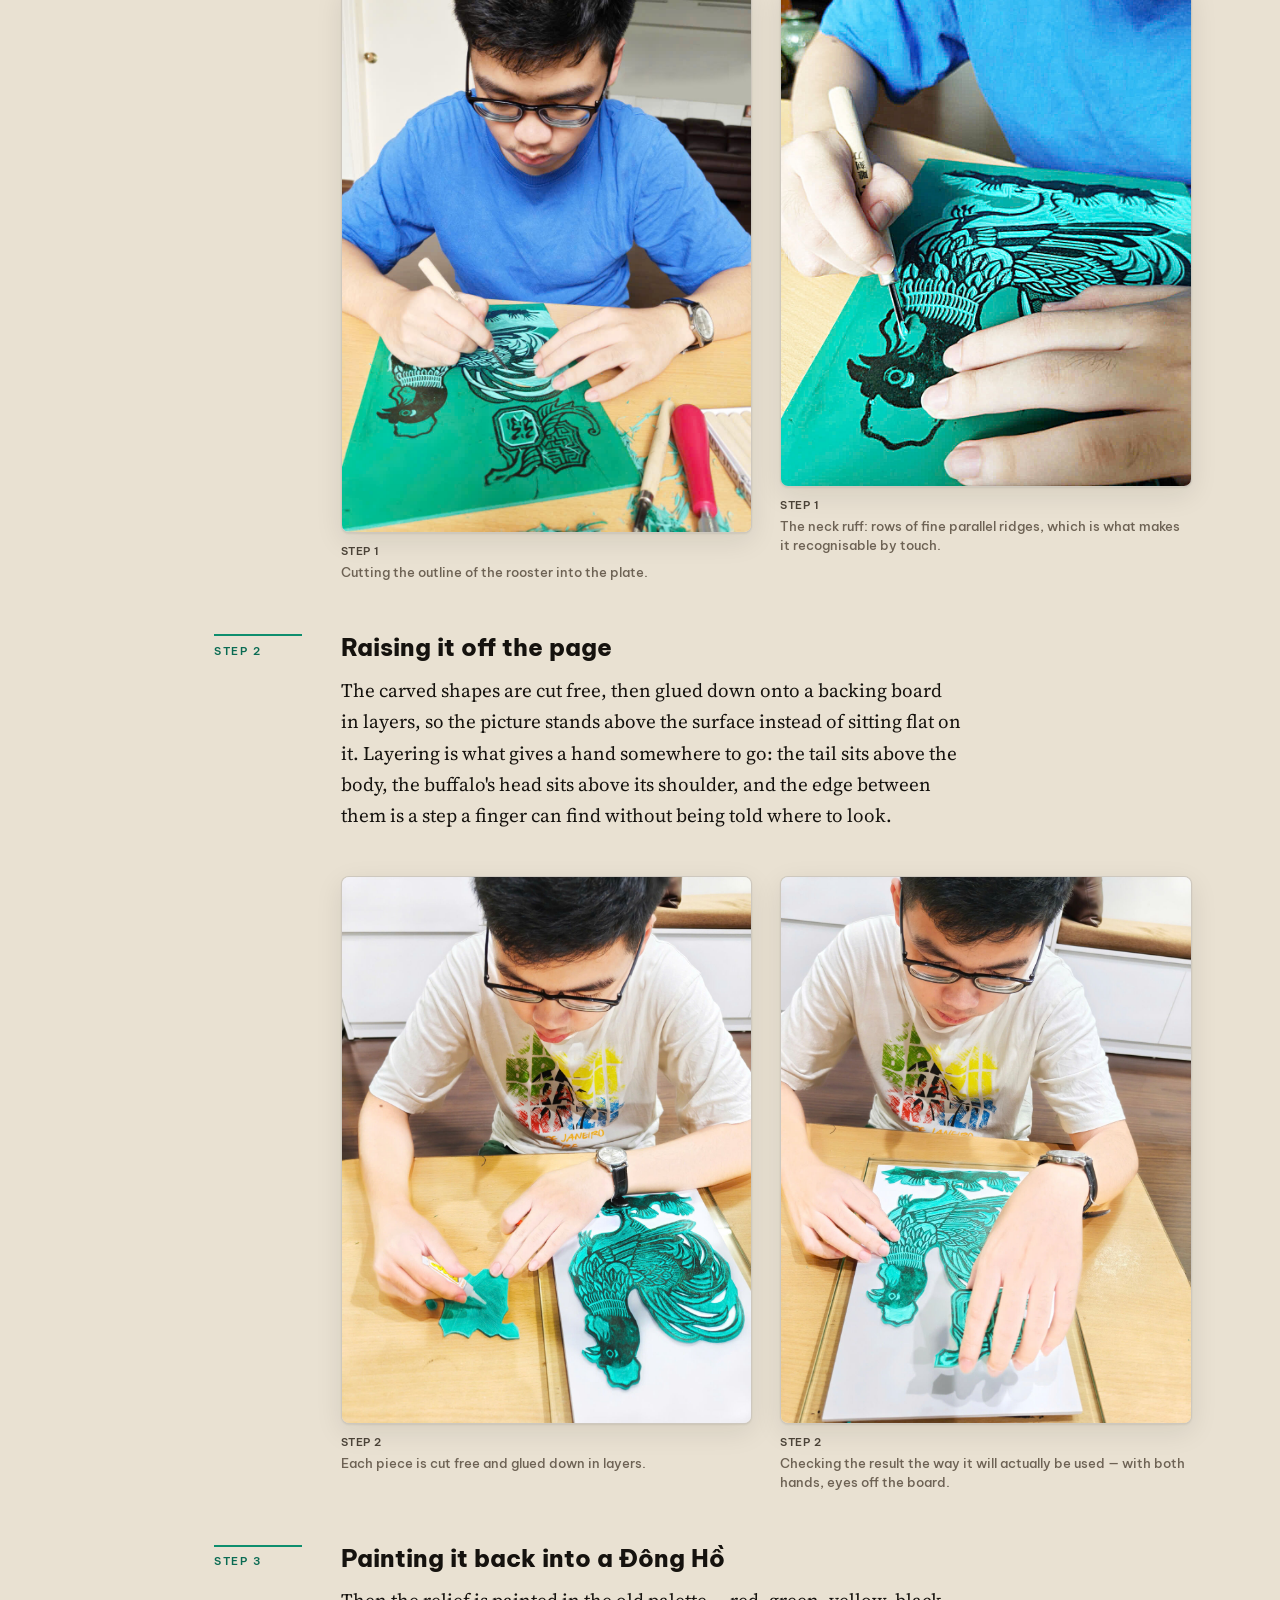
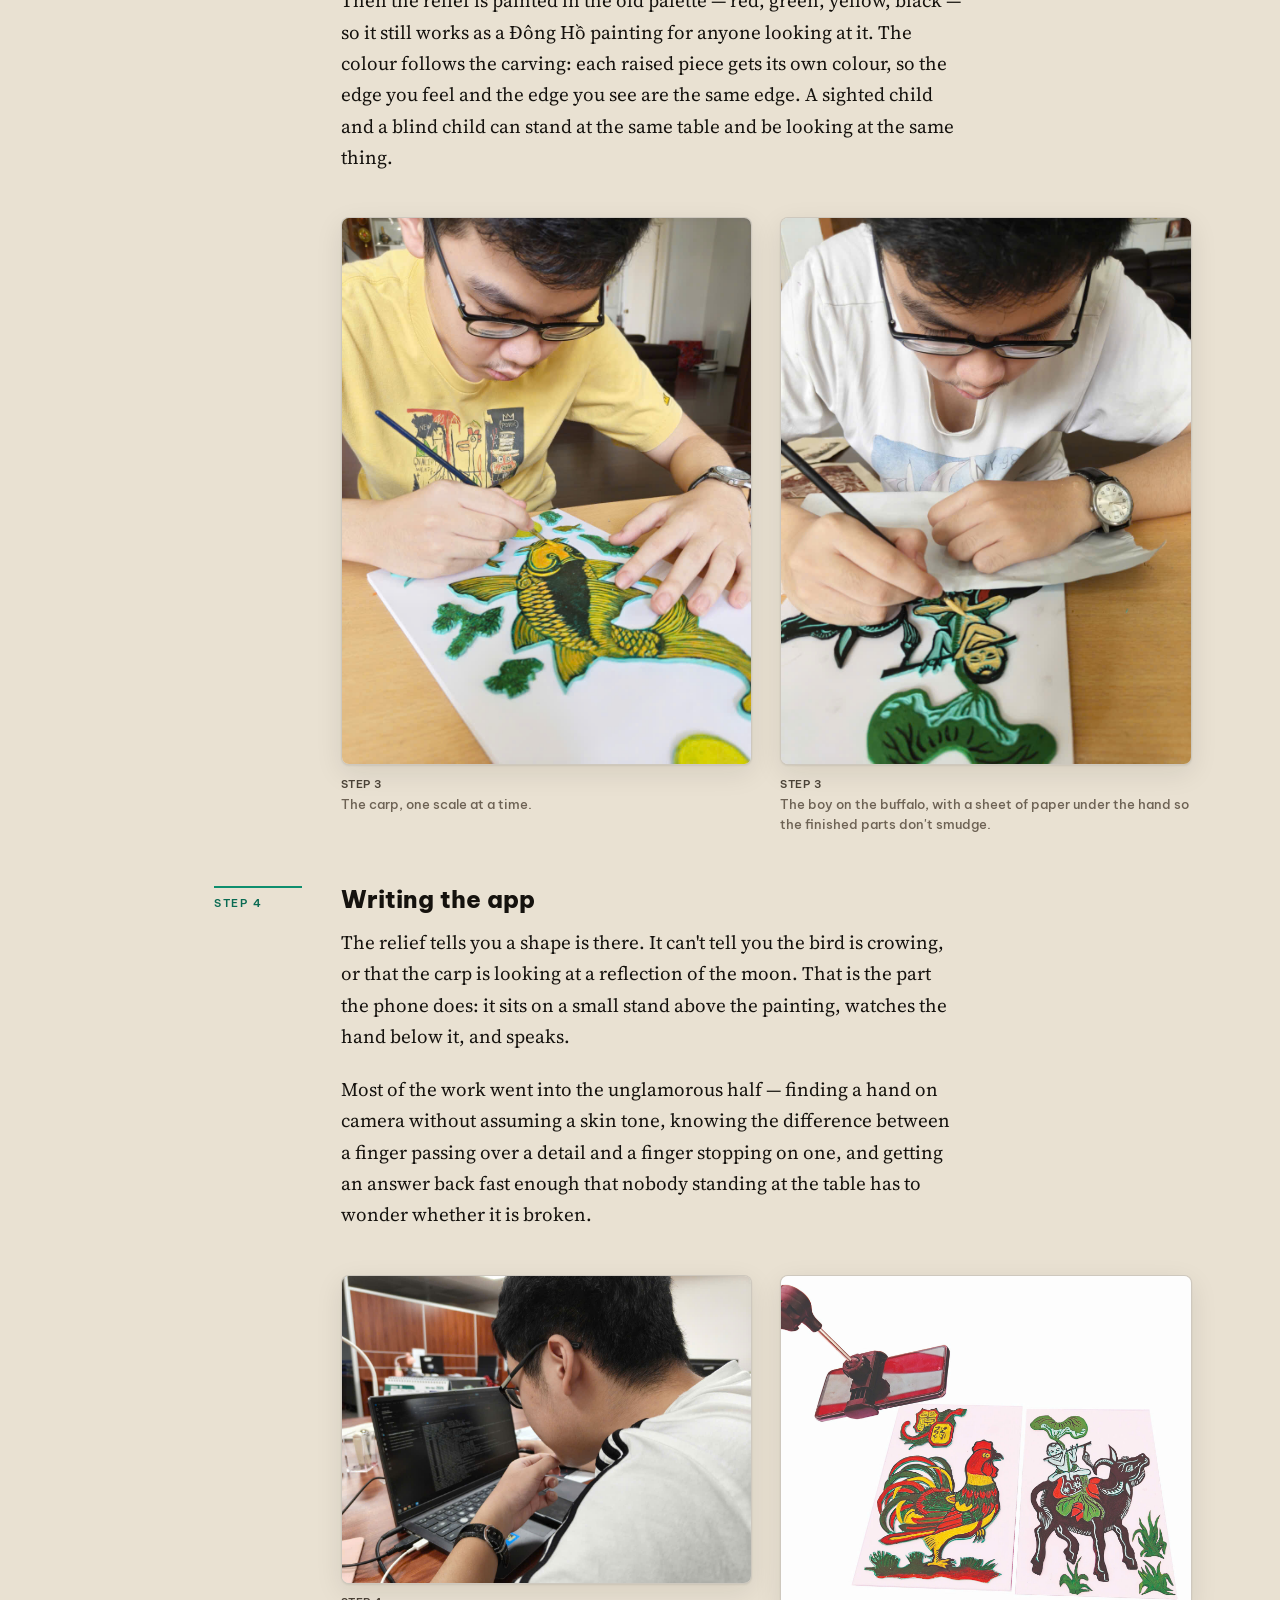
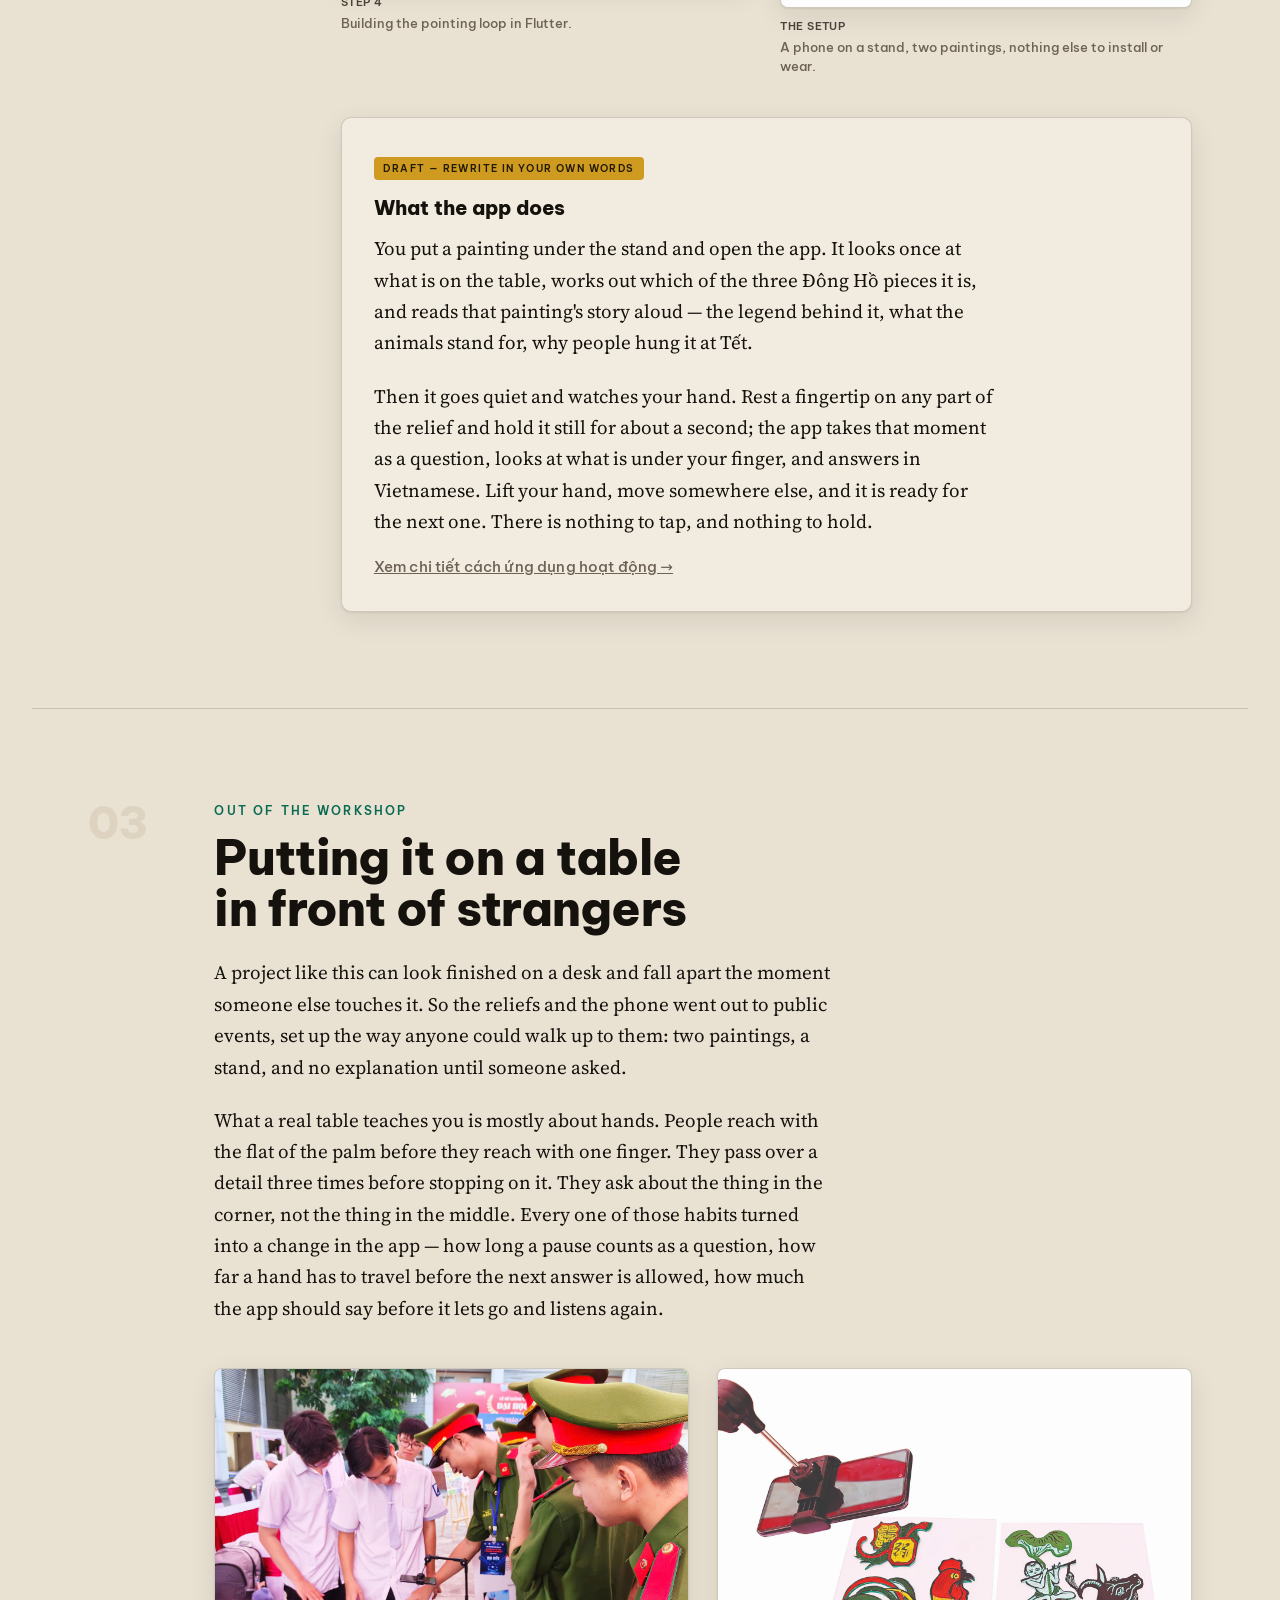
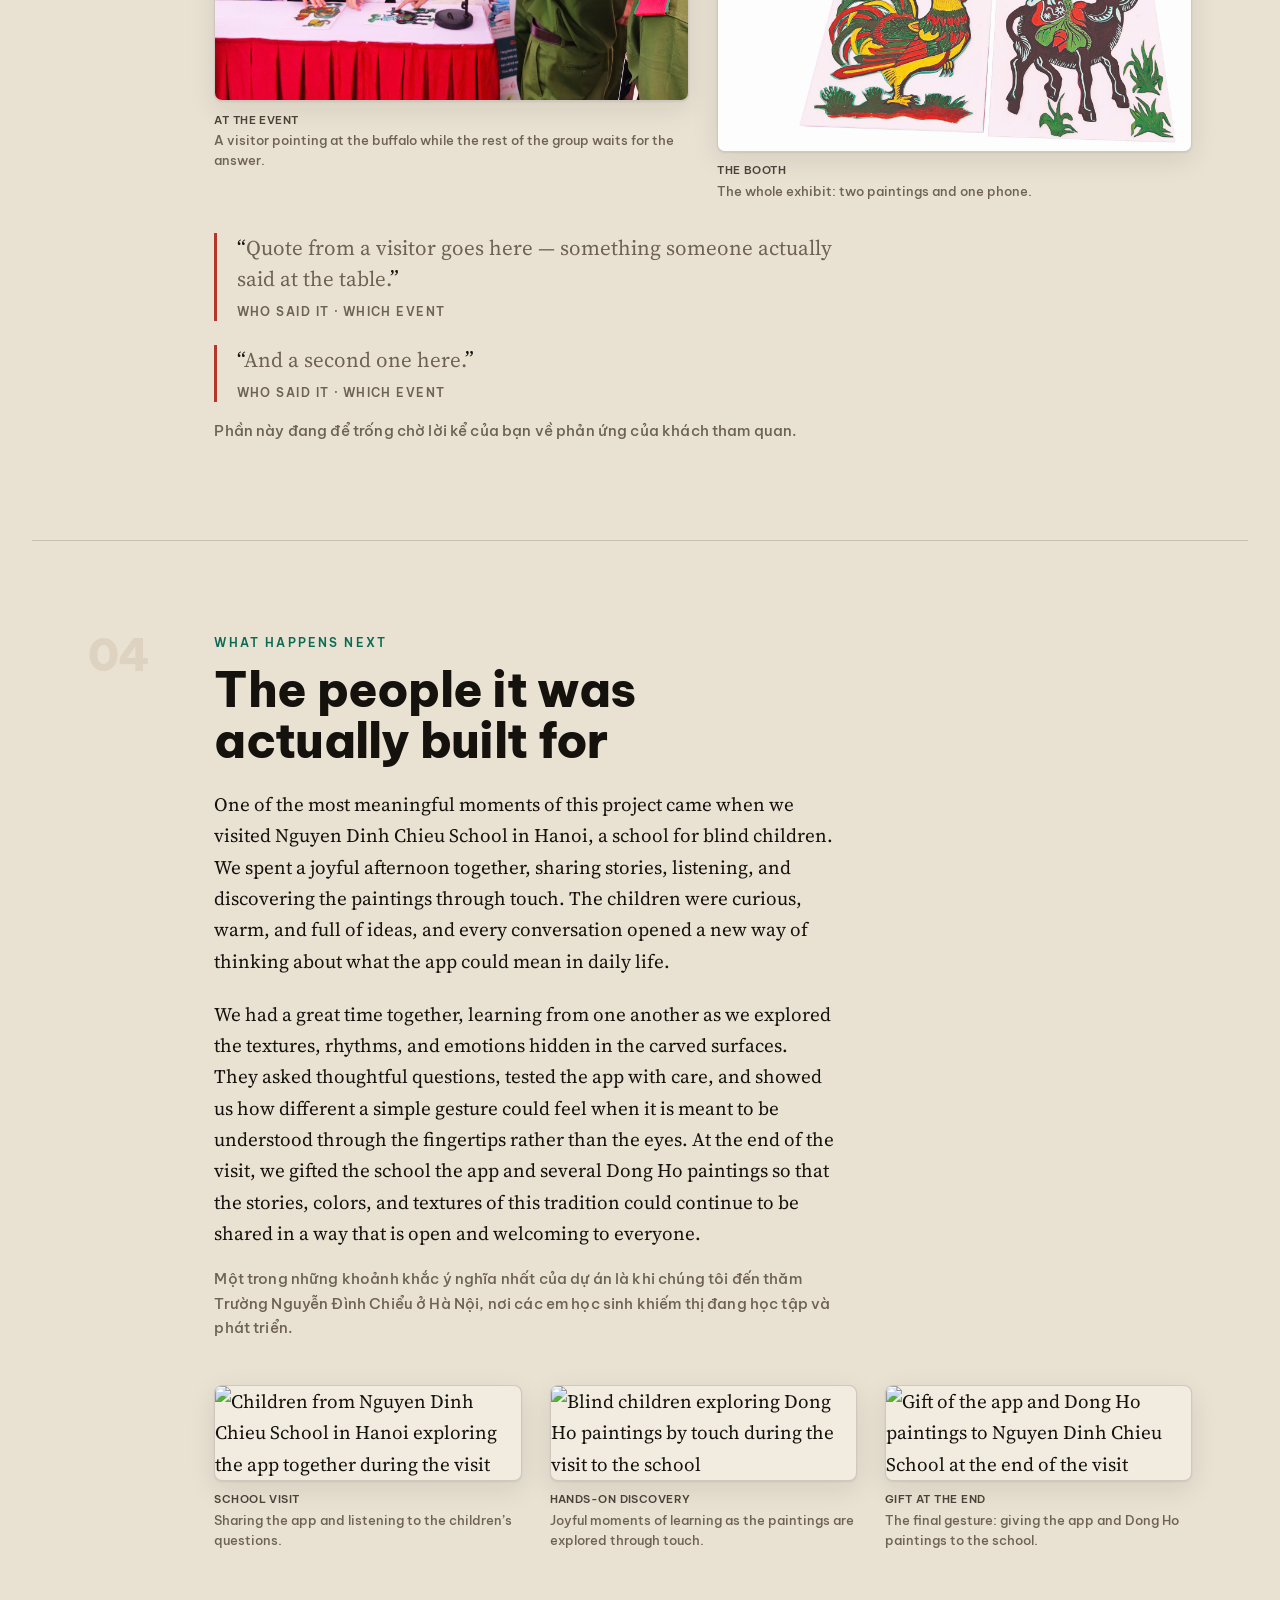
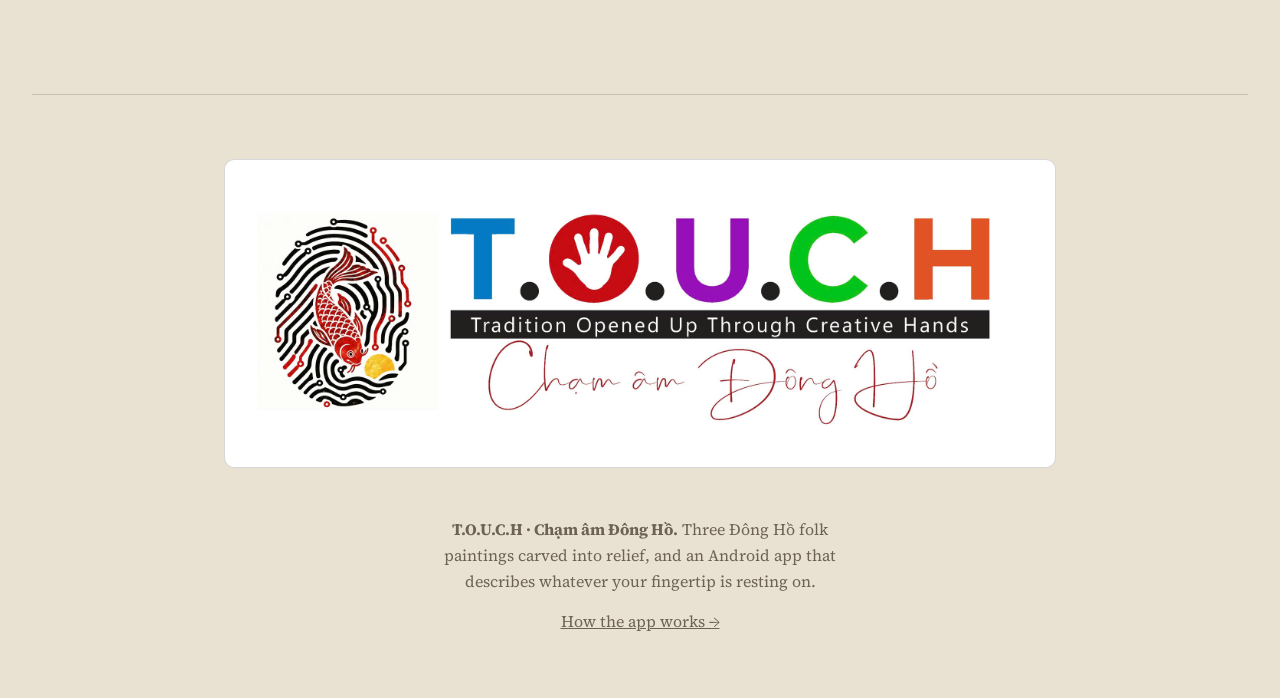
==== commit 70fbf13c: "Revise text and add images from school visit Updated the narrative about the school visit and added " ====
--- a/index.html
+++ b/index.html
@@ -346,29 +346,39 @@
 
         <div class="prose">
           <p>
-            Everyone who has used it so far could see. They closed their eyes, which is a useful
-            test and not the same test. The next step is to bring the paintings and the phone to
-            blind children and let them decide whether any of this works.
-          </p>
-          <p>
-            We expect to be wrong about a lot of it. The descriptions were written by people who
-            learned these paintings by looking at them, and they are probably full of words that
-            only mean something if you have seen the thing already. The parts of the relief that
-            feel obvious to us may be the parts nobody finds. The plan is to sit down, say nothing,
-            watch what they reach for first, and then rewrite the app around their questions
-            instead of ours.
+            One of the most meaningful moments of this project came when we visited Nguyen Dinh
+            Chieu School in Hanoi, a school for blind children. We spent a joyful afternoon
+            together, sharing stories, listening, and discovering the paintings through touch. The
+            children were curious, warm, and full of ideas, and every conversation opened a new way
+            of thinking about what the app could mean in daily life.
+          </p>
+          <p>
+            We had a great time together, learning from one another as we explored the textures,
+            rhythms, and emotions hidden in the carved surfaces. They asked thoughtful questions,
+            tested the app with care, and showed us how different a simple gesture could feel when
+            it is meant to be understood through the fingertips rather than the eyes. At the end of
+            the visit, we gifted the school the app and several Dong Ho paintings so that the
+            stories, colors, and textures of this tradition could continue to be shared in a way
+            that is open and welcoming to everyone.
           </p>
           <p class="vi">
-            Bước tiếp theo: mang tranh và ứng dụng đến với các em nhỏ khiếm thị, và sửa lại mọi thứ
-            theo những gì các em hỏi.
-          </p>
-        </div>
-
-        <!-- PLACEHOLDER: swap this file for a real photo from the school visit. -->
-        <div class="plates">
-          <figure class="ph">
-            <img src="images/placeholder-kids.jpg" alt="Placeholder image, to be replaced with a photograph from the visit to the school for blind children">
-            <figcaption><b>Coming soon</b>Placeholder image. This will be replaced with photographs from the first visit.</figcaption>
+            Một trong những khoảnh khắc ý nghĩa nhất của dự án là khi chúng tôi đến thăm Trường
+            Nguyễn Đình Chiểu ở Hà Nội, nơi các em học sinh khiếm thị đang học tập và phát triển.
+          </p>
+        </div>
+
+        <div class="plates plates-3">
+          <figure>
+            <img src="images/img1.jpg" alt="Children from Nguyen Dinh Chieu School in Hanoi exploring the app together during the visit">
+            <figcaption><b>School visit</b>Sharing the app and listening to the children’s questions.</figcaption>
+          </figure>
+          <figure>
+            <img src="images/img2.jpg" alt="Blind children exploring Dong Ho paintings by touch during the visit to the school">
+            <figcaption><b>Hands-on discovery</b>Joyful moments of learning as the paintings are explored through touch.</figcaption>
+          </figure>
+          <figure>
+            <img src="images/img3.jpg" alt="Gift of the app and Dong Ho paintings to Nguyen Dinh Chieu School at the end of the visit">
+            <figcaption><b>Gift at the end</b>The final gesture: giving the app and Dong Ho paintings to the school.</figcaption>
           </figure>
         </div>
       </div>
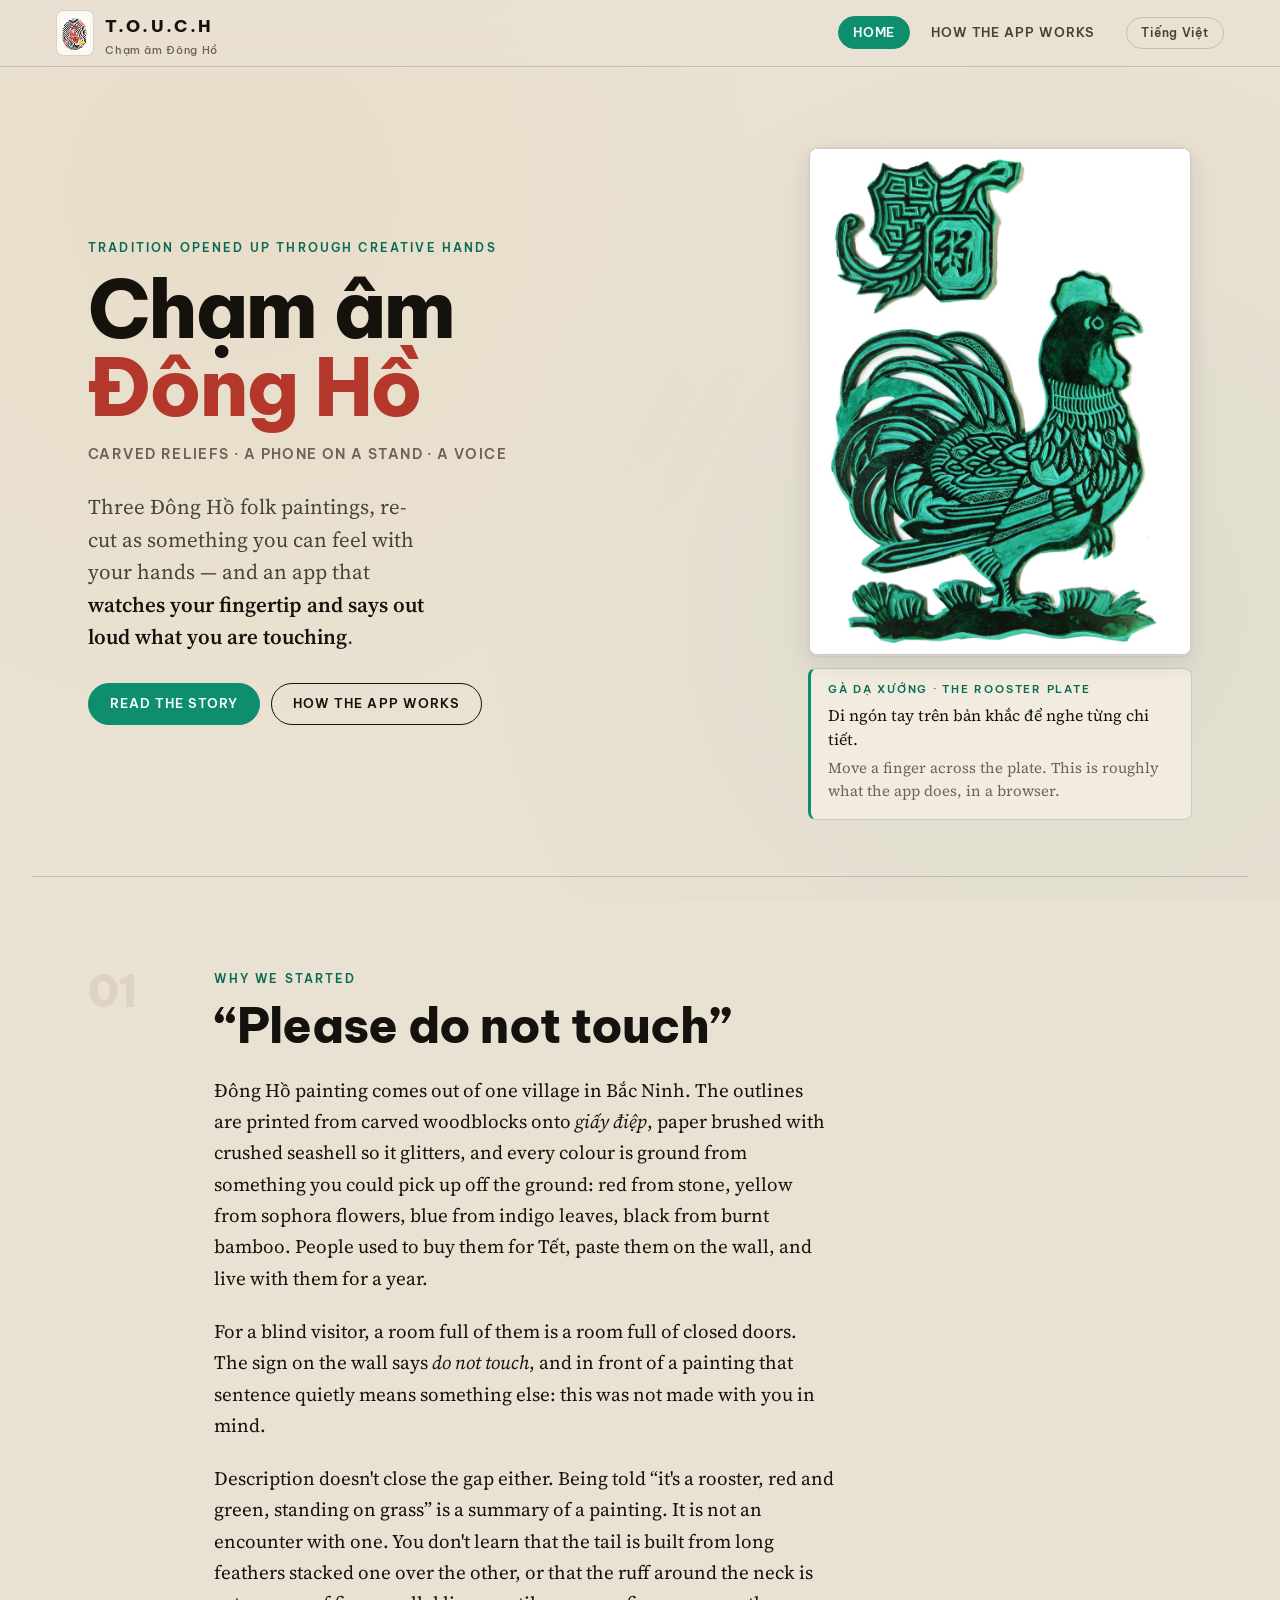
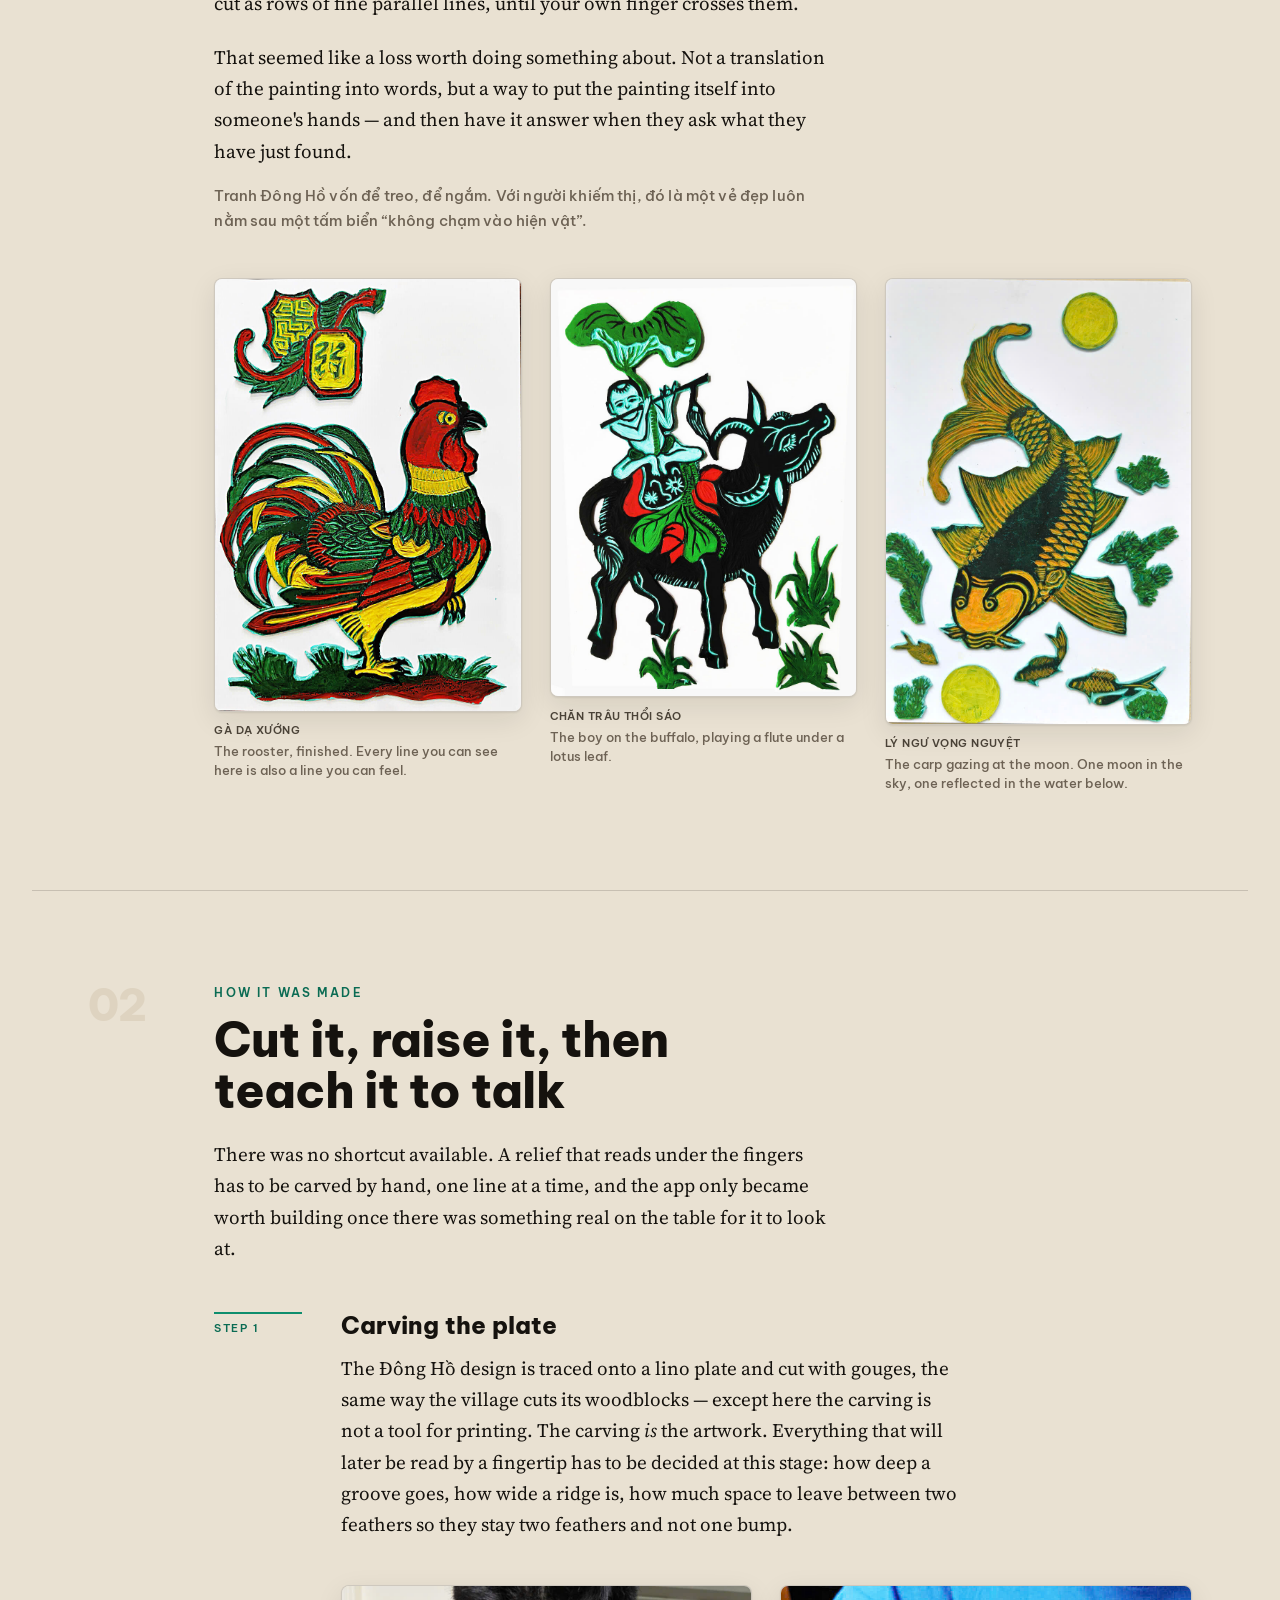
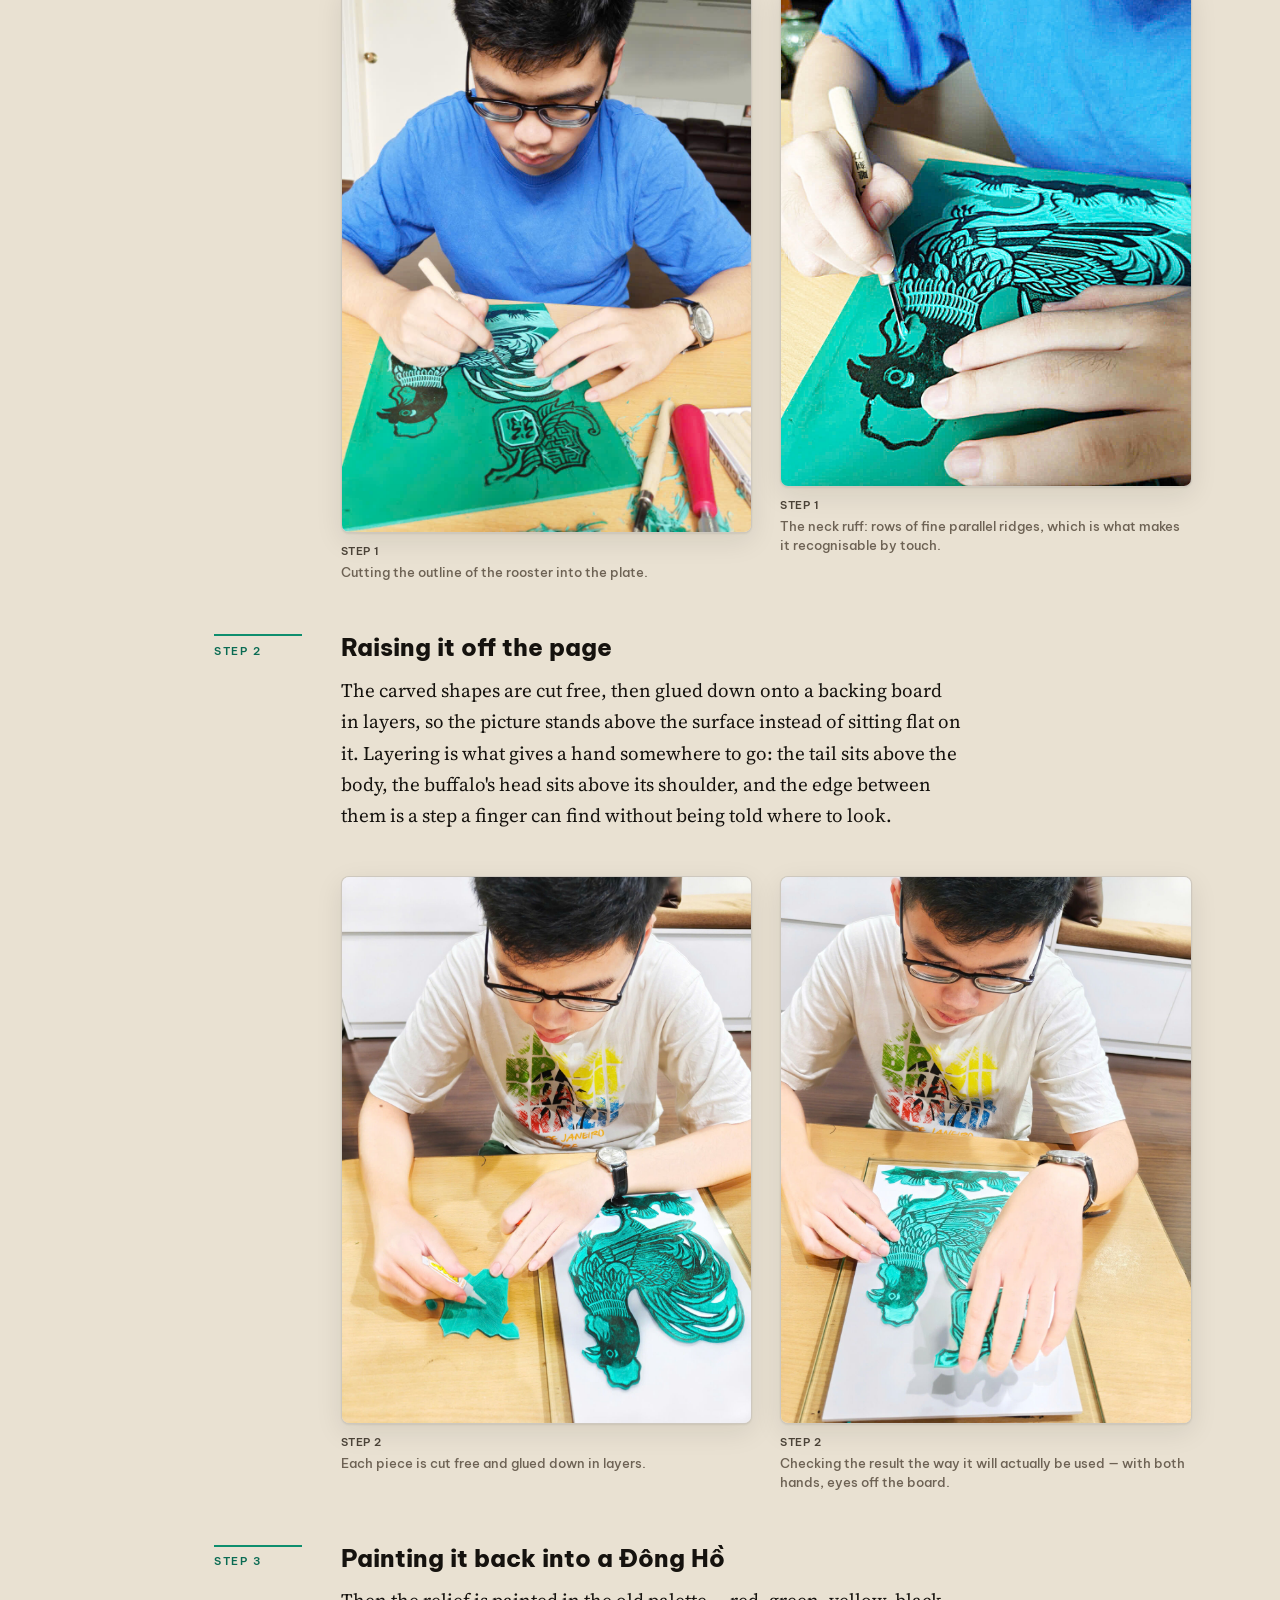
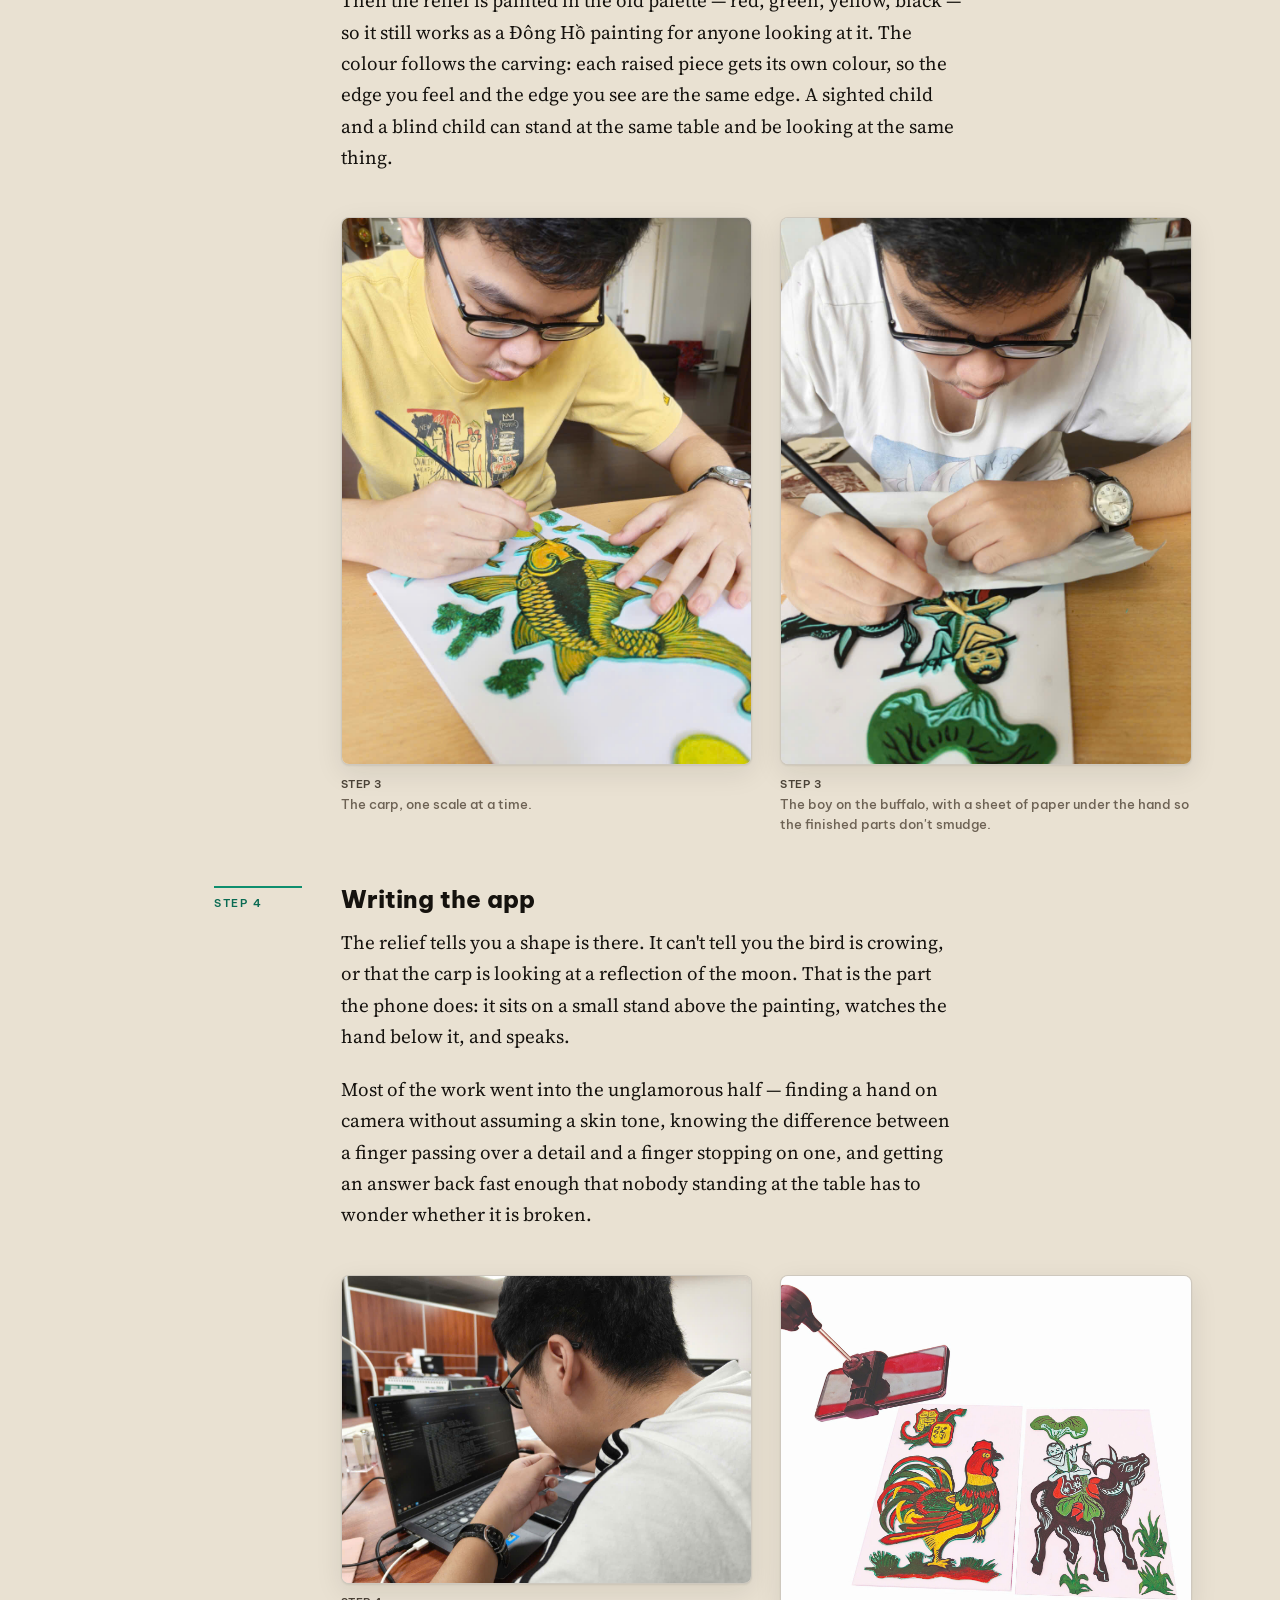
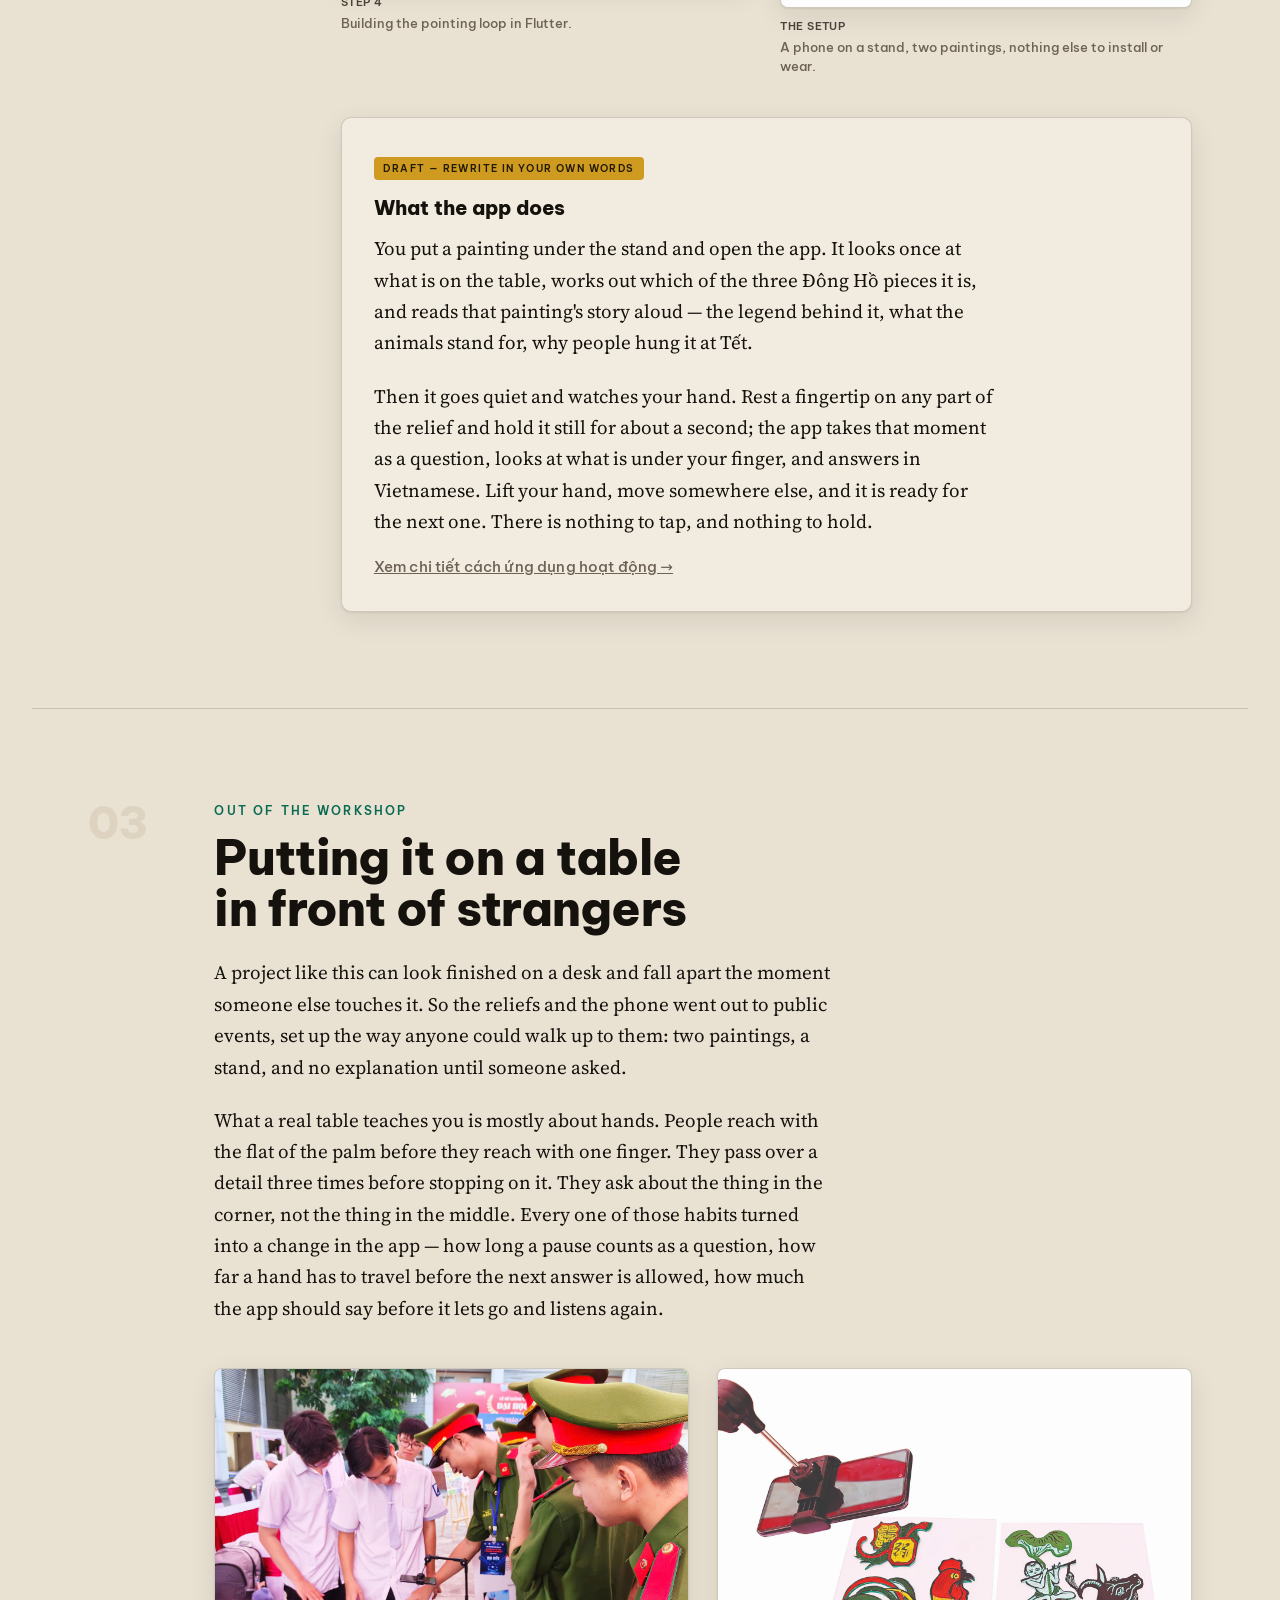
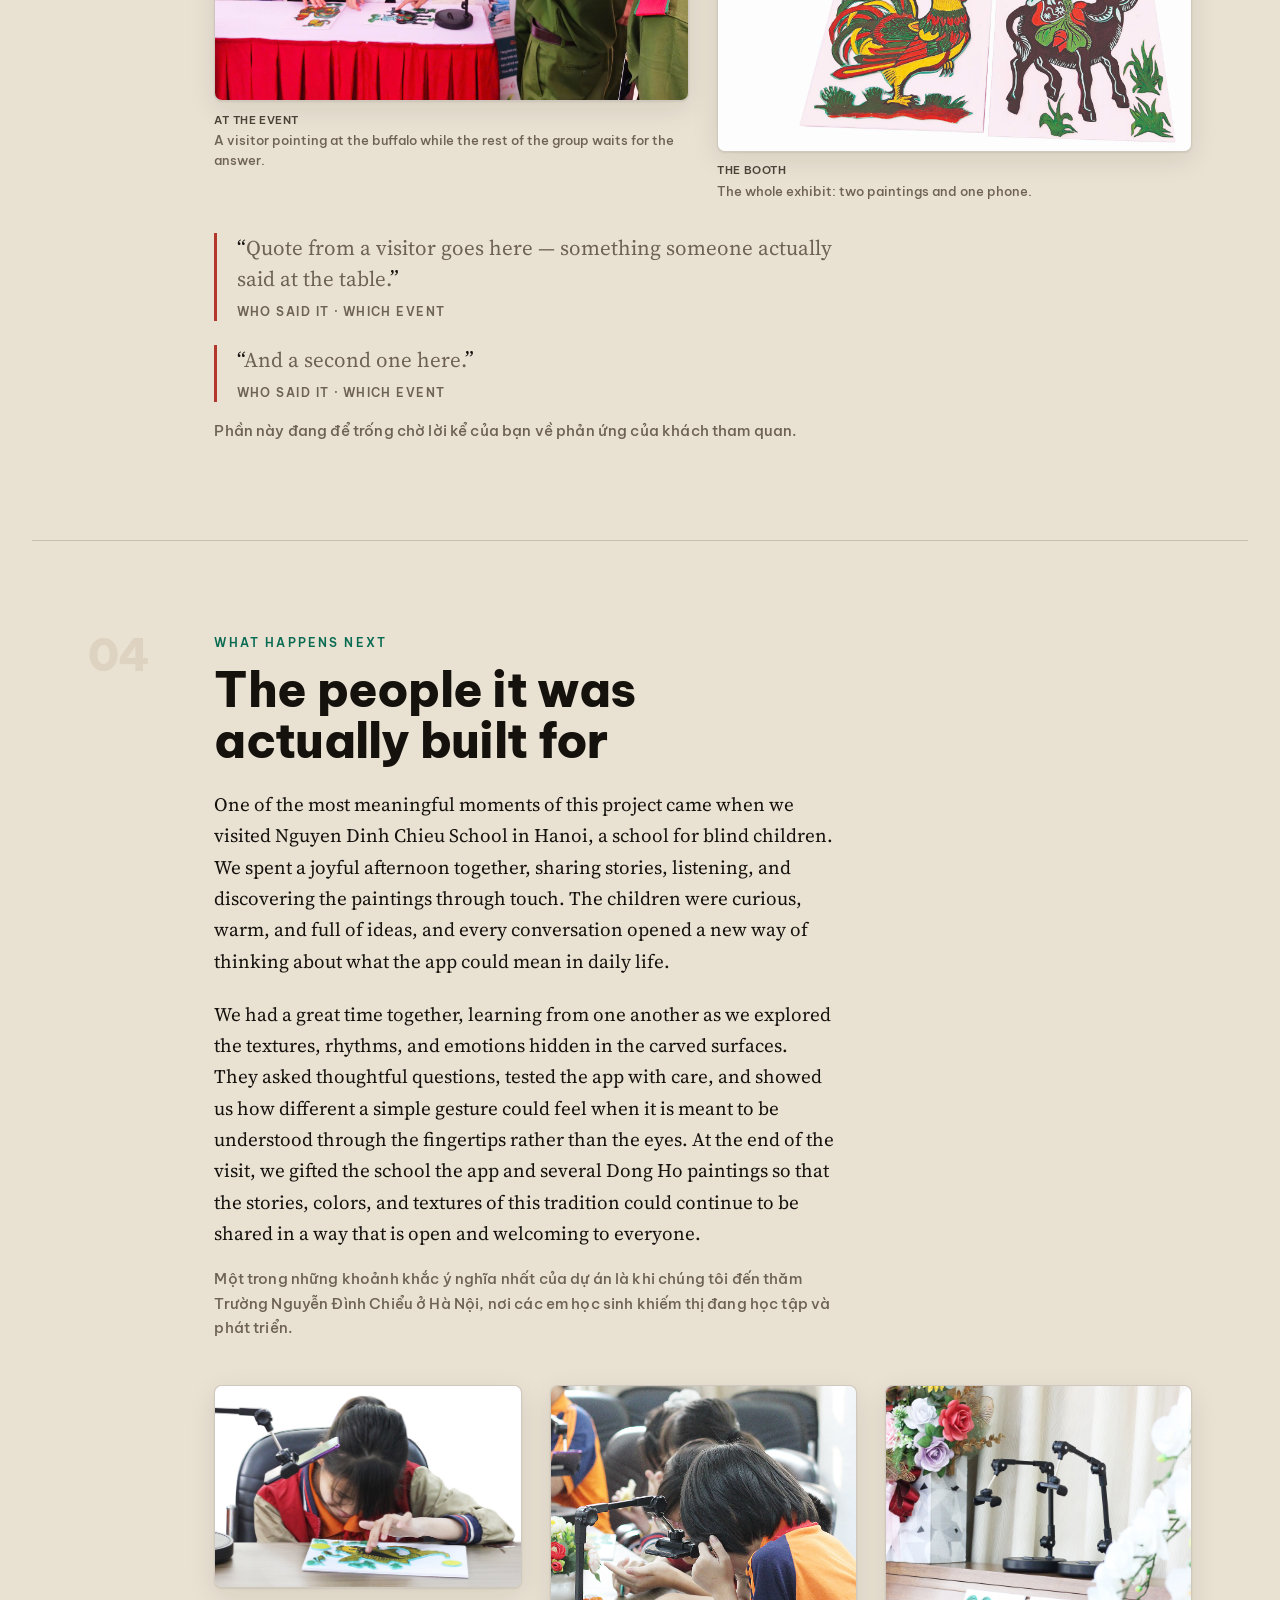
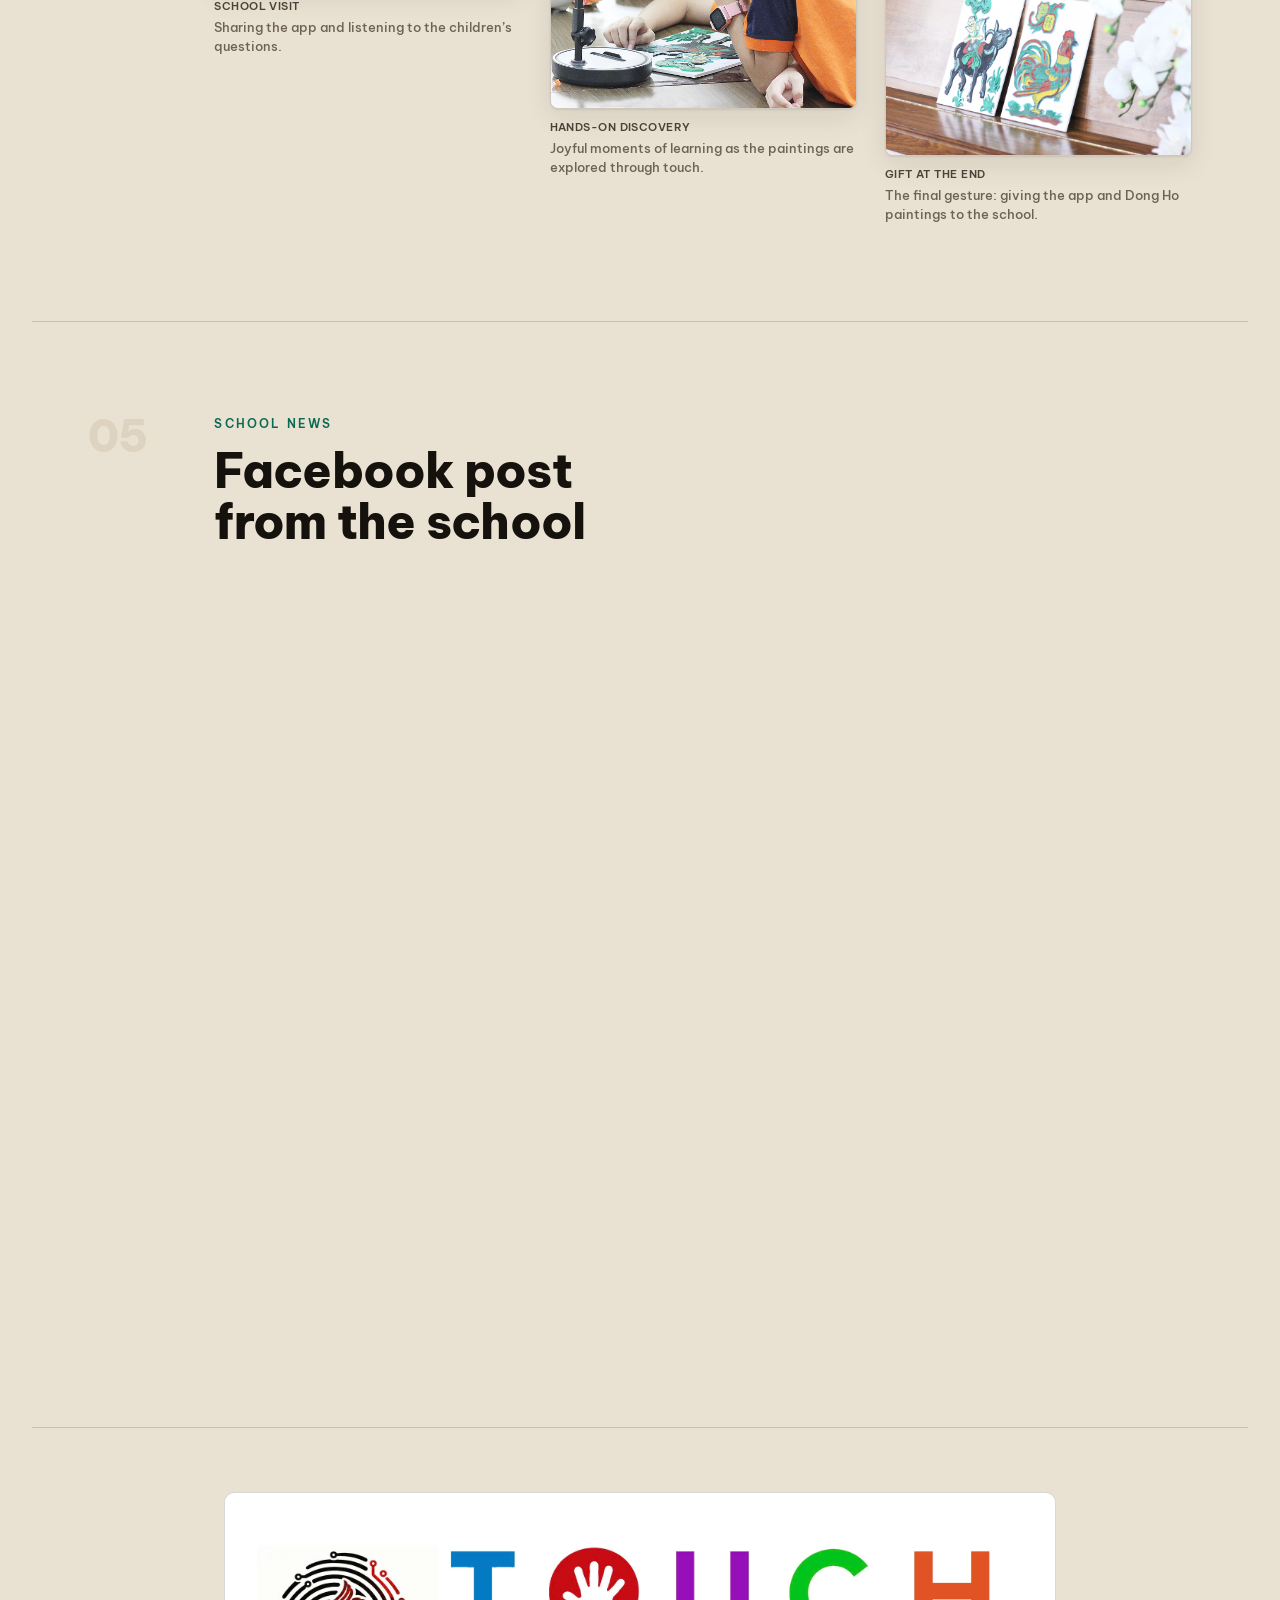
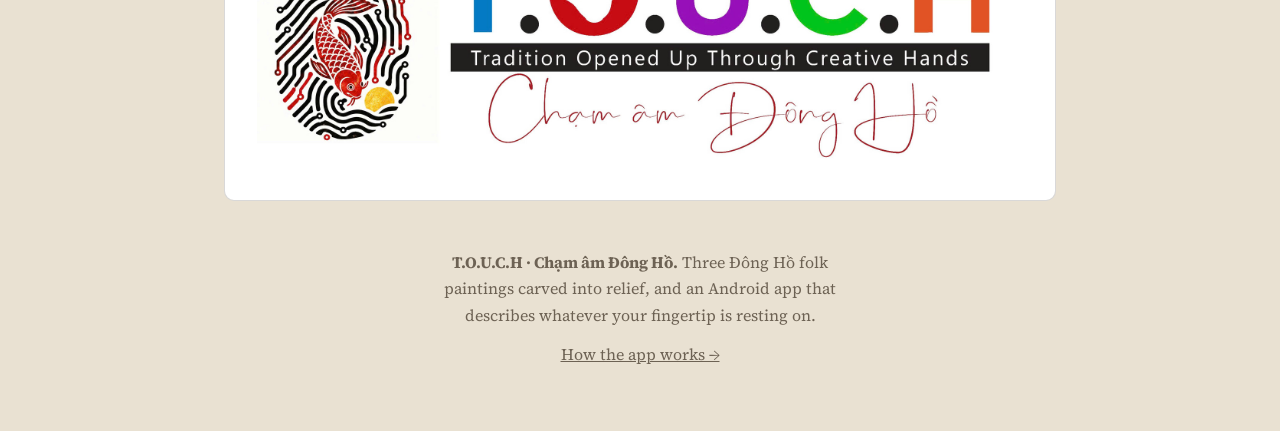
==== commit bd96ad92: "Add Facebook post section to index.html" ====
--- a/index.html
+++ b/index.html
@@ -380,6 +380,19 @@
             <img src="images/img3.jpg" alt="Gift of the app and Dong Ho paintings to Nguyen Dinh Chieu School at the end of the visit">
             <figcaption><b>Gift at the end</b>The final gesture: giving the app and Dong Ho paintings to the school.</figcaption>
           </figure>
+        </div>
+      </div>
+    </div>
+  </section>
+
+  <section class="chapter wrap" aria-label="School event post">
+    <div class="chapter-head">
+      <div class="chapter-num">05</div>
+      <div>
+        <p class="eyebrow">School news</p>
+        <h2>Facebook post from the school</h2>
+        <div class="prose" style="margin-top: 1rem;">
+          <iframe src="https://www.facebook.com/plugins/post.php?href=https%3A%2F%2Fwww.facebook.com%2Fpermalink.php%3Fstory_fbid%3Dpfbid02TWZF1nUyAHFMNS4eew7r1pHnFdStYrG1TRBPyPH1xnWUivi2TJgtPKU2SQKJK6sUl%26id%3D100083304616411&show_text=true&width=500" width="500" height="704" style="border:none;overflow:hidden" scrolling="no" frameborder="0" allowfullscreen="true" allow="autoplay; clipboard-write; encrypted-media; picture-in-picture; web-share"></iframe>
         </div>
       </div>
     </div>
